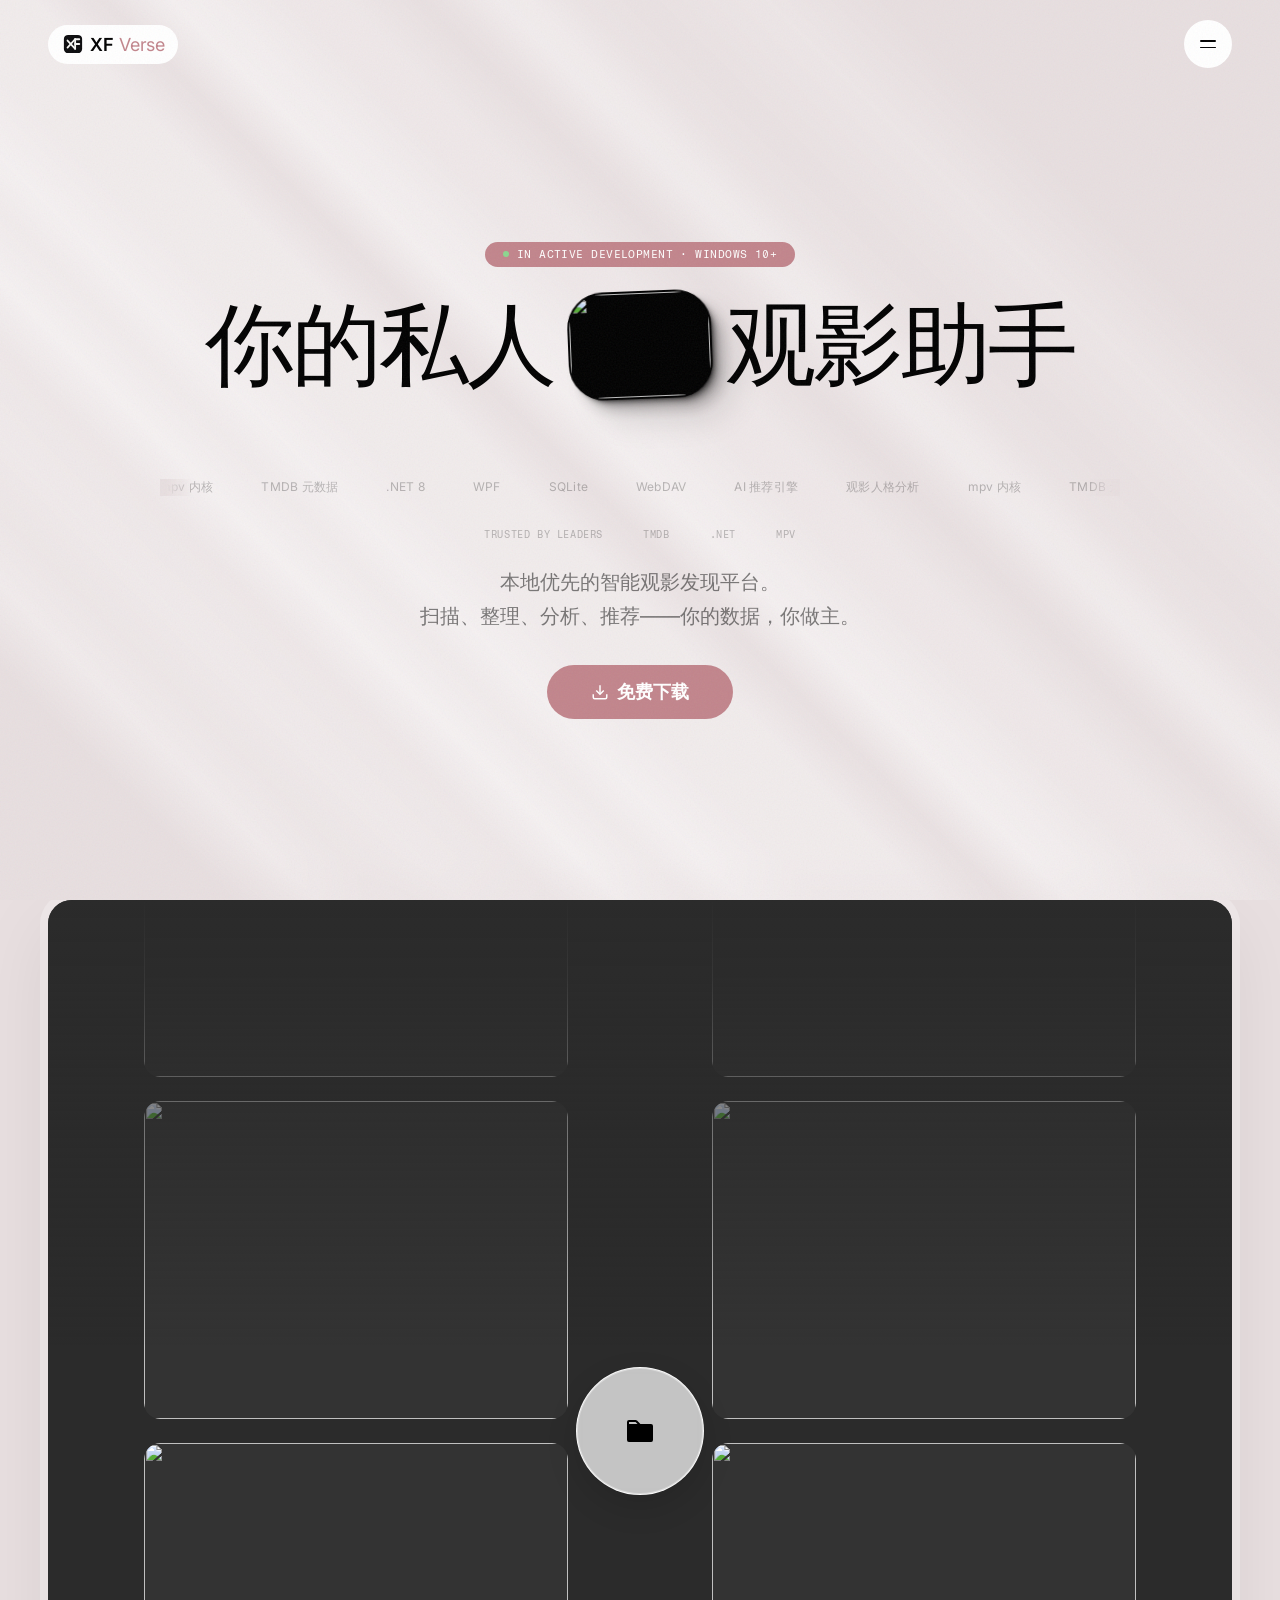
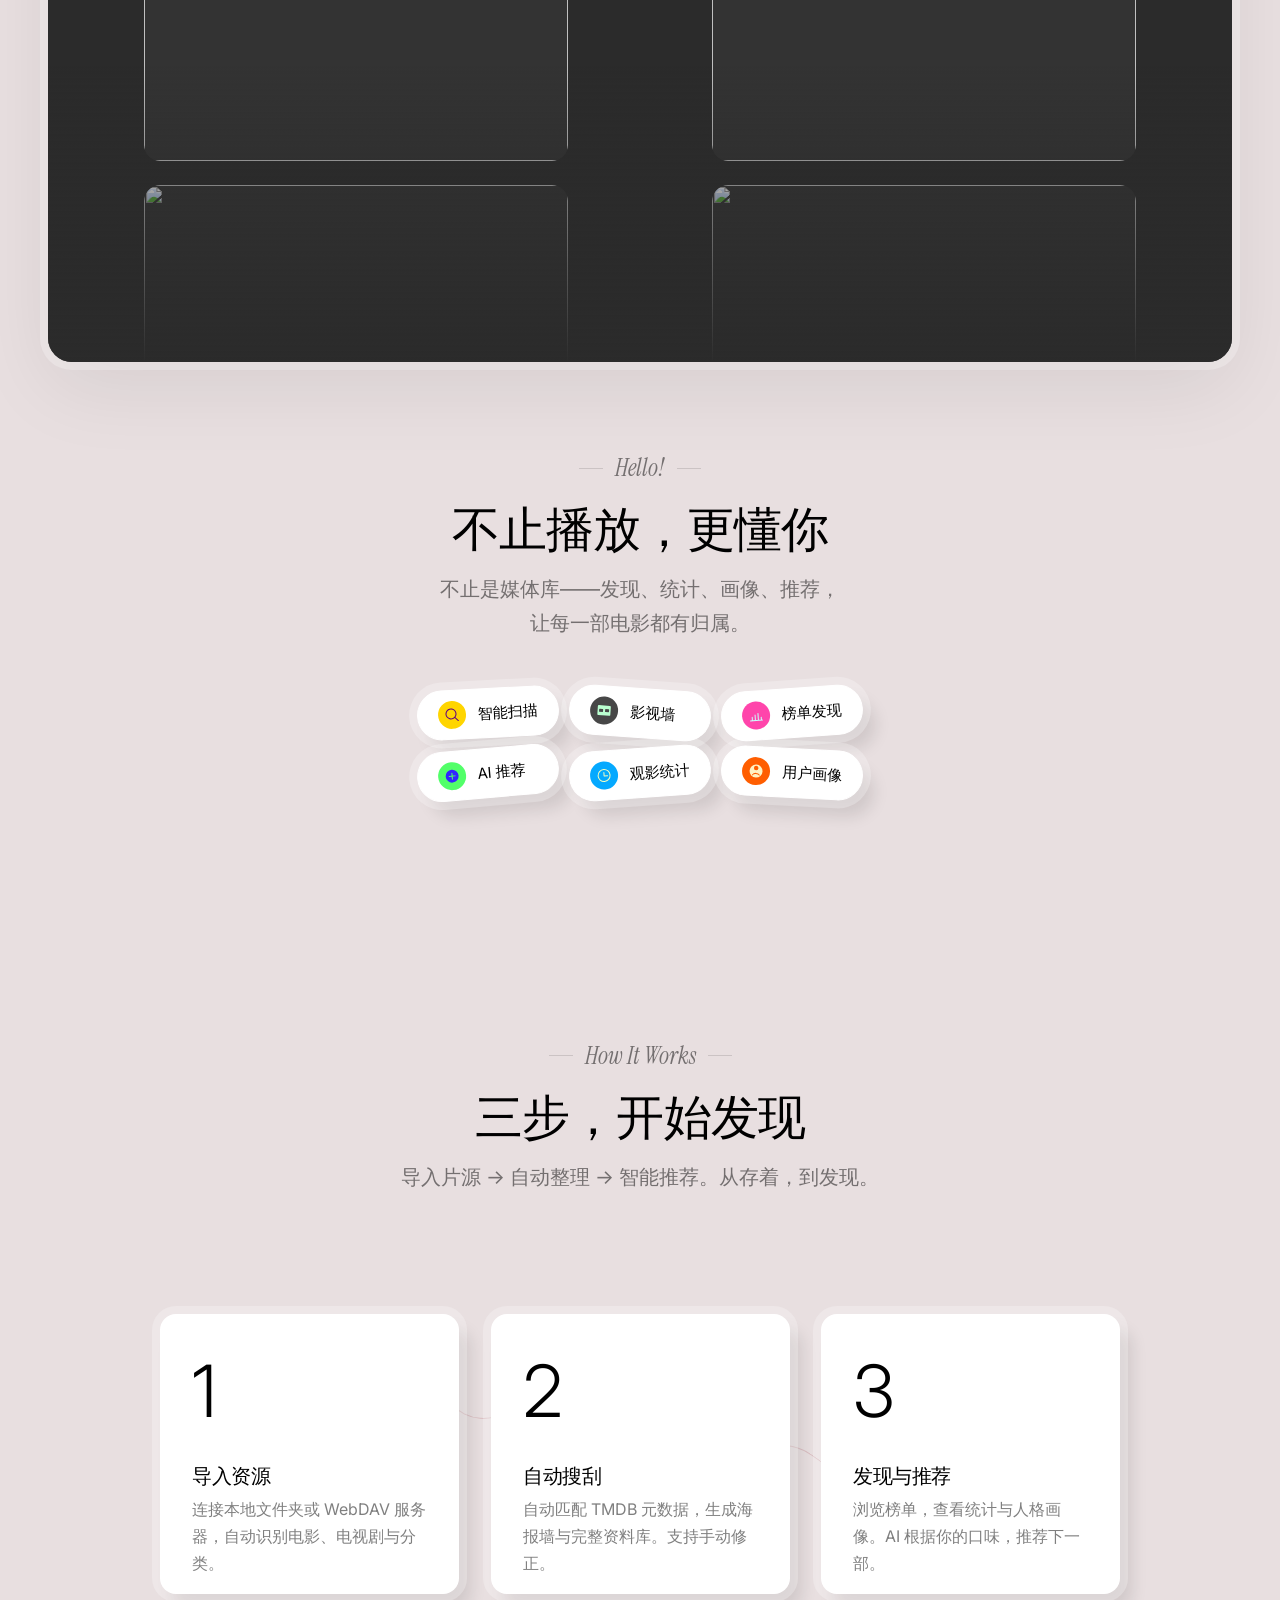
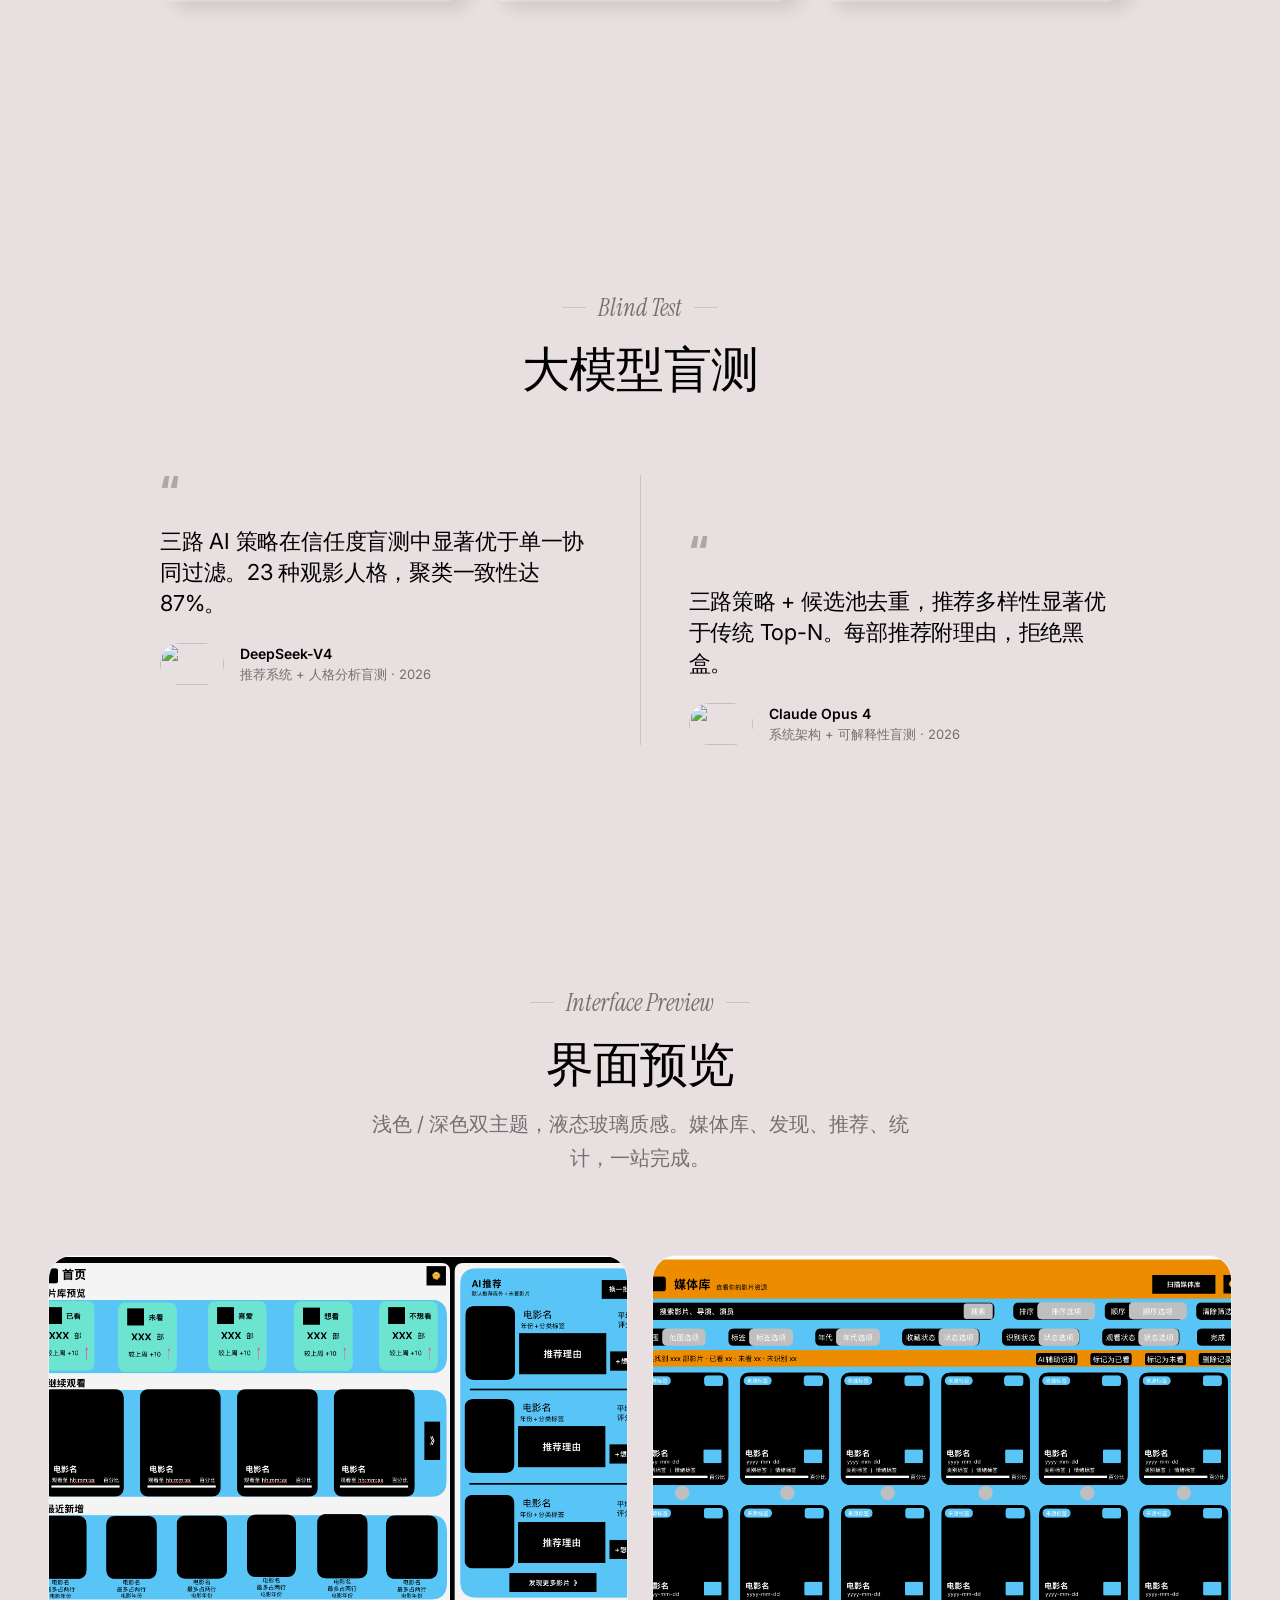
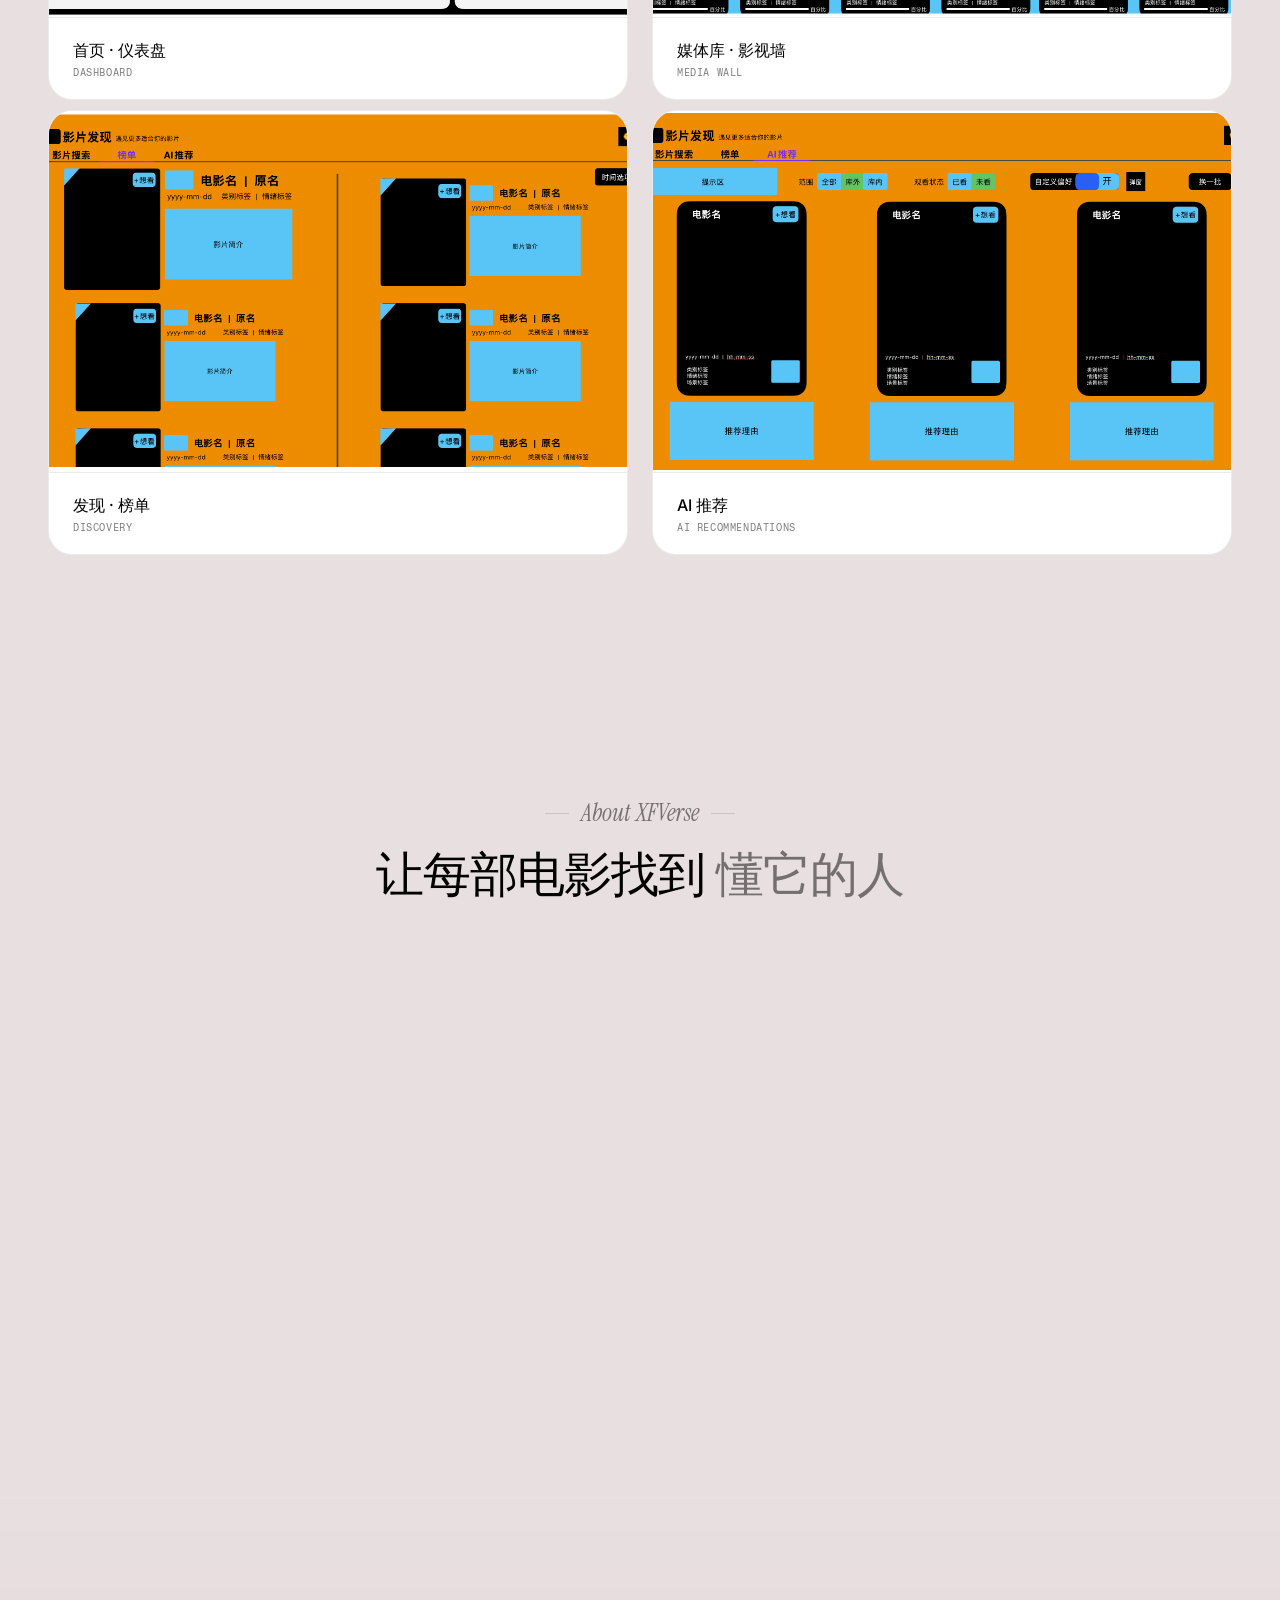
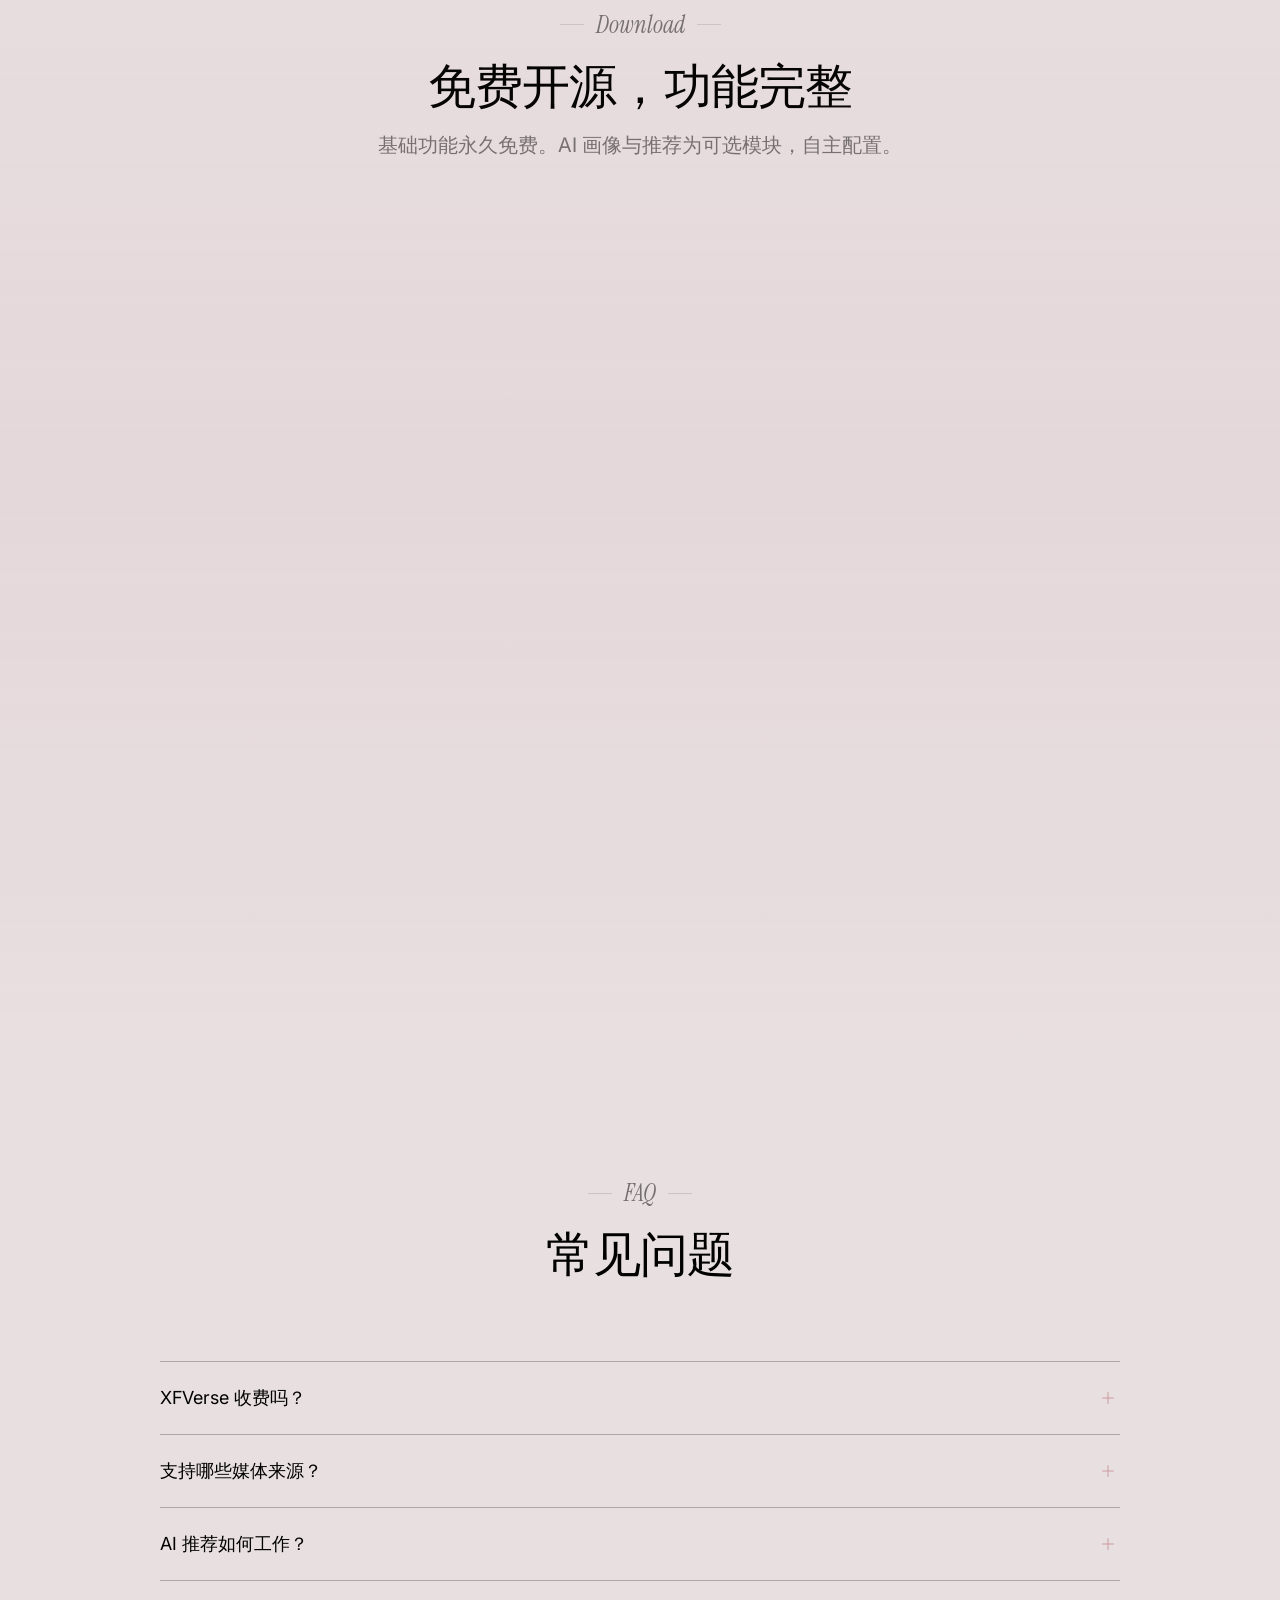
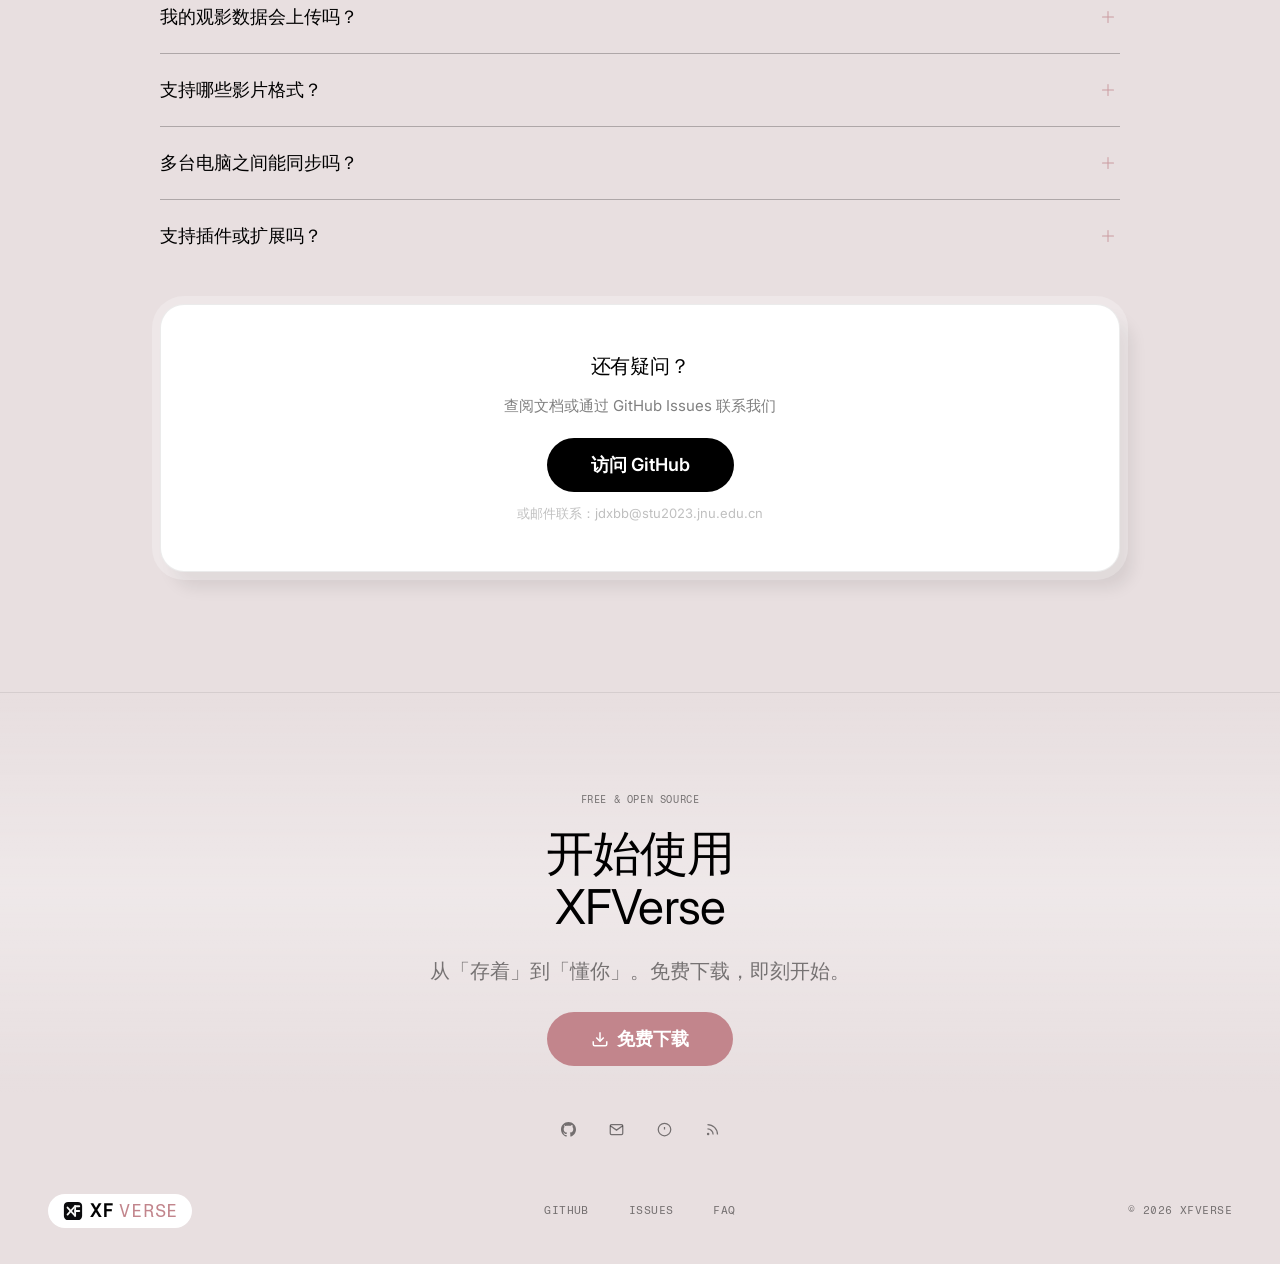
==== index.html @ 0c4e33f9 "fix: testimonials — name+avatar below quote text" ====
<!doctype html>
<html lang="zh-CN">
<head>
<meta charset="utf-8">
<meta name="viewport" content="width=device-width,initial-scale=1">
<title>XFVerse — 智能观影发现平台</title>
<meta name="description" content="XFVerse — 本地优先的智能观影发现平台。扫描、整理、统计、推荐，让私人片库更懂你。">
<meta property="og:title" content="XFVerse — 智能观影发现平台">
<meta property="og:description" content="面向本地硬盘与 WebDAV 用户的智能观影发现平台。会记录、会分析、会推荐，尊重本地数据隐私。">
<meta name="twitter:card" content="summary_large_image">
<meta name="twitter:title" content="XFVerse — 智能观影发现平台">
<link rel="icon" href="assets/logo.svg">
<link rel="preconnect" href="https://fonts.googleapis.com">
<link rel="preconnect" href="https://fonts.gstatic.com" crossorigin>
<link href="https://fonts.googleapis.com/css2?family=Fragment+Mono&family=Instrument+Serif:ital@0;1&family=Inter:opsz,wght@14..32,300;14..32,400;14..32,500;14..32,600;14..32,700&display=swap" rel="stylesheet">
<style>
/* Inter Display alias — Hanzo uses "Inter Display" as separate family */
@font-face{font-family:"Inter Display";src:local("Inter");font-weight:300 700;font-style:normal;font-display:swap}
@font-face{font-family:"Inter Display";src:local("Inter");font-weight:300 700;font-style:italic;font-display:swap}

/* ============ RESET & ROOT ============ */
*,*::before,*::after{box-sizing:border-box;margin:0;padding:0}
:root{
  --bg:#e8dfe0;
  --surface:#fff;
  --surface-hover:#f5f5f5;
  --text:#000;
  --text-secondary:rgba(0,0,0,.5);
  --text-tertiary:rgba(0,0,0,.25);
  --accent:#c2858c;
  --accent-glow:rgba(194,133,140,.18);
  --accent-subtle:rgba(194,133,140,.08);
  --border:rgba(0,0,0,.08);
  --border-strong:rgba(0,0,0,.12);
  --radius-sm:16px;
  --radius-md:24px;
  --radius-lg:48px;
  --radius-xl:143px;
  --radius-pill:154px;
  --radius-wordmark:22px;
  --ease: cubic-bezier(.16,1,.3,1);
}
html{scroll-behavior:smooth;font-optical-sizing:auto}
body{
  background:var(--bg);color:var(--text);
  font-family:"Inter","PingFang SC","Microsoft YaHei",sans-serif;
  font-size:18px;font-weight:400;line-height:1.5;
  -webkit-font-smoothing:antialiased;-moz-osx-font-smoothing:grayscale;
  text-rendering:optimizeLegibility;
  position:relative;overflow-x:hidden;
}

/* ---- Background lights (Hanzo: white gradient blocks + mask) ---- */
.bg-light{position:fixed;inset:0;z-index:0;pointer-events:none;overflow:hidden}
.bg-light span{position:absolute;display:block;height:1269px;top:-209px;background:linear-gradient(#fff 0% 84%,transparent 100%);opacity:.4;transform:skewX(45deg)}
.bg-light span:nth-child(1){width:591px;left:calc(33.6% - 295px);mask:linear-gradient(90deg,transparent 0%,#000 20%,#000 55%,rgba(0,0,0,.13) 67%,#000 78%,transparent 97%)}
.bg-light span:nth-child(2){width:582px;left:calc(-1.5% - 291px);mask:linear-gradient(90deg,transparent 11%,#000 26%,rgba(0,0,0,.55) 42%,rgba(0,0,0,.13) 67%,#000 78%,transparent 97%)}
.bg-light span:nth-child(3){width:520px;left:calc(60% - 260px);mask:linear-gradient(90deg,transparent 0%,#000 25%,#000 50%,rgba(0,0,0,.2) 65%,#000 80%,transparent 95%);opacity:.3}
.bg-light span:nth-child(4){width:480px;left:calc(85% - 240px);mask:linear-gradient(90deg,transparent 5%,#000 22%,rgba(0,0,0,.4) 45%,#000 72%,transparent 98%);opacity:.25}
.bg-light span:nth-child(5){width:440px;left:calc(10% - 220px);mask:linear-gradient(90deg,transparent 0%,#000 18%,#000 55%,rgba(0,0,0,.15) 70%,#000 82%,transparent 100%);opacity:.25}

/* ---- Noise texture (SVG filter, adjusted to match Hanzo PNG) ---- */
body::after{
  content:"";position:fixed;inset:0;z-index:9999;pointer-events:none;opacity:.06;
  background-image:url("data:image/svg+xml,%3Csvg width='256' height='256' xmlns='http://www.w3.org/2000/svg'%3E%3Cfilter id='n'%3E%3CfeTurbulence type='fractalNoise' baseFrequency='.65' numOctaves='3' stitchTiles='stitch'/%3E%3C/filter%3E%3Crect width='256' height='256' filter='url(%23n)'/%3E%3C/svg%3E");
  background-repeat:repeat;background-size:256px;
}
a{color:inherit;text-decoration:none}ul{list-style:none}img{display:block;max-width:100%}

/* ============ TYPOGRAPHY (Hanzo scale: 108,80,72,56,48,44,32,28,24,20,18,16,13,12) ============ */
h1{font:400 clamp(48px,7vw,108px)/1.05 "Inter Display","Inter","PingFang SC",sans-serif;letter-spacing:-.03em;font-feature-settings:'salt' on}
h2{font:400 clamp(28px,4vw,48px)/1.12 "Inter Display","Inter","PingFang SC",sans-serif;letter-spacing:-.02em;font-feature-settings:'salt' on}
h3{font:400 24px/1.3 "Inter Display","Inter","PingFang SC",sans-serif;letter-spacing:-.01em;font-feature-settings:'salt' on}
.desc{font-size:clamp(16px,2vw,20px);color:var(--text-secondary);line-height:1.7}
.mono{font:400 11px "Fragment Mono",monospace;text-transform:uppercase;letter-spacing:.08em}
.big-num{font:300 clamp(44px,5vw,72px)/1 "Inter Display","Inter","PingFang SC",sans-serif}

/* ============ NAV (Hanzo: floating, no title bar, wordmark pill) ============ */
nav{position:fixed;top:20px;left:0;right:0;z-index:100;display:flex;align-items:center;justify-content:space-between;padding:0 48px}
.logo{font-size:18px;font-weight:600;letter-spacing:-.02em;color:var(--text);background:var(--surface);border-radius:var(--radius-wordmark);padding:6px 14px;transition:background .2s;display:inline-flex;align-items:center;gap:6px}
.logo:hover{background:var(--surface-hover)}
.logo span{font-weight:400;color:var(--accent)}

/* Menu button (Hanzo: white pill, 2-line icon) */
.menu-btn{width:48px;height:48px;border-radius:48px;background:#fff;border:none;cursor:pointer;display:flex;flex-direction:column;align-items:center;justify-content:center;gap:5px;position:relative;z-index:220;box-shadow:none;transition:background .25s var(--ease),transform .25s var(--ease)}
.menu-btn:hover{background:#f5f5f5}
.menu-btn span{display:block;width:16px;height:1.5px;background:#000;border-radius:10px;transform-origin:center;transition:transform .35s var(--ease),opacity .25s var(--ease)}
.menu-btn.open span:nth-child(1){transform:translateY(3.25px) rotate(45deg)}
.menu-btn.open span:nth-child(2){transform:translateY(-3.25px) rotate(-45deg)}

/* Menu overlay (transparent catch layer) */
.menu-overlay{position:fixed;inset:0;z-index:180;background:transparent;opacity:0;pointer-events:none;transition:opacity .25s var(--ease)}
.menu-overlay.open{opacity:1;pointer-events:auto}

/* Menu panel (compact top-right popover) */
/* Menu panel — Hanzo exact: asymmetric radius, dialog role */
.menu-panel{position:fixed;top:76px;right:48px;z-index:181;display:flex;flex-direction:column;align-items:stretch;gap:0;background:#fff;border-radius:24px 8px 24px 24px;padding:12px 8px 10px;min-width:200px;box-shadow:0 0 0 .5px rgba(0,0,0,.06),0 2px 8px rgba(0,0,0,.04),0 16px 48px rgba(0,0,0,.12);opacity:0;pointer-events:none;transform-origin:100% 0%;transform:translateY(-4px) scale(.96);transition:opacity .2s var(--ease),transform .24s var(--ease)}
.menu-overlay.open .menu-panel{opacity:1;pointer-events:auto;transform:translateY(0) scale(1)}
.menu-panel a{font:400 15px/1.4 "Inter Display","Inter","PingFang SC",sans-serif;letter-spacing:-.01em;color:#000;text-decoration:none;padding:8px 16px;border-radius:8px;transition:background .15s}
.menu-panel a:hover{background:rgba(0,0,0,.04)}
.menu-panel .menu-cta{font-weight:600;color:var(--accent)}
.menu-panel .menu-cta:hover{background:rgba(0,0,0,.04);color:var(--accent)}
/* Social icon row */
.menu-social{display:flex;gap:8px;padding:10px 12px 2px;margin-top:4px;border-top:1px solid rgba(0,0,0,.06)}
.menu-social a{display:flex;align-items:center;justify-content:center;width:34px;height:34px;border-radius:154px;border:1px solid rgba(0,0,0,.15);color:rgba(0,0,0,.4);padding:0;transition:border-color .2s,color .2s}
.menu-social a:hover{color:#000;border-color:rgba(0,0,0,.3);background:transparent}
.menu-social svg{width:15px;height:15px}

/* ============ SECTIONS ============ */
section{width:100%;display:flex;flex-direction:column;align-items:center;padding:120px 48px;position:relative;overflow:hidden}
.sec-wrap{width:100%;max-width:960px;display:flex;flex-direction:column;align-items:center}
.sec-wrap-wide{width:100%;max-width:1440px;display:flex;flex-direction:column;align-items:center}

.sec-head{display:flex;flex-direction:column;align-items:center;gap:16px;width:100%;margin-bottom:80px;text-align:center}
.sec-head .desc{max-width:560px}

.sec-tag{display:flex;align-items:center;gap:12px}
.sec-tag::before,.sec-tag::after{content:"";width:24px;height:1px;background:var(--border-strong)}
.sec-tag em{font-family:"Instrument Serif",serif;font-size:24px;font-style:italic;color:var(--text-secondary);font-weight:400}

/* ============ HERO (Hanzo pattern: slideshow + heading + ticker + desc + CTA) ============ */
.hero{min-height:100vh;justify-content:center;text-align:center;padding:160px 48px 100px}
.hero-content{position:relative;z-index:1;display:flex;flex-direction:column;align-items:center;gap:24px;max-width:960px}

/* Hero inline slideshow (Hanzo: small card inside heading, vertical scroll) */
.hero-heading{display:flex;flex-wrap:wrap;justify-content:center;align-items:center;gap:14px;max-width:1000px;text-align:center;font:400 clamp(48px,7vw,108px)/1.05 "Inter Display","Inter","PingFang SC",sans-serif;letter-spacing:-.03em;font-feature-settings:'salt' on}
.hero-heading span{display:inline-block;white-space:nowrap}
.hero-inline-slideshow{width:144px;height:108px;aspect-ratio:4/3;border:2px solid #000;border-radius:36px;background:#000;overflow:hidden;flex:0 0 auto;transform:rotate(-2.3deg);box-shadow:.565px .565px .799px -.708px rgba(0,0,0,.5),1.445px 1.445px 2.044px -1.417px rgba(0,0,0,.48),2.897px 2.897px 4.098px -2.125px rgba(0,0,0,.45),5.492px 5.492px 7.768px -2.833px rgba(0,0,0,.4),10.917px 10.917px 15.44px -3.542px rgba(0,0,0,.32),24px 24px 33.94px -4.25px rgba(0,0,0,.12)}
.hero-inline-track{display:flex;flex-direction:column;width:100%;height:100%;animation:hero-slide-y 9s infinite cubic-bezier(.16,1,.3,1)}
.hero-inline-track img{width:100%;height:100%;flex:0 0 100%;object-fit:cover;display:block}
@keyframes hero-slide-y{0%,28%{transform:translateY(0)}33%,61%{transform:translateY(-100%)}66%,94%{transform:translateY(-200%)}100%{transform:translateY(0)}}

.badge-red{display:inline-flex;align-items:center;gap:8px;padding:6px 18px;border-radius:100px;background:var(--accent);color:#fff;font:400 11px "Fragment Mono",monospace;letter-spacing:.04em;text-transform:uppercase}
.badge-red .dot{width:6px;height:6px;background:#8cd68f;border-radius:50%;flex-shrink:0}
.badge-outline{display:inline-flex;align-items:center;gap:8px;padding:6px 18px;border-radius:100px;border:1px solid var(--border-strong);font:400 11px "Fragment Mono",monospace;color:var(--text-secondary);letter-spacing:.04em;text-transform:uppercase}
.badge-outline .dot{width:6px;height:6px;background:#8cd68f;border-radius:50%;flex-shrink:0}

.hero .desc{text-align:center;max-width:600px}
.hero-ctas{display:flex;flex-direction:column;align-items:center;gap:16px;margin-top:8px}

/* ============ BUTTONS ============ */
.btn{display:inline-flex;align-items:center;gap:8px;padding:14px 36px;border-radius:var(--radius-pill);font:600 16px/1 "Inter",sans-serif;cursor:pointer;border:none;text-decoration:none;transition:all .35s var(--ease);white-space:nowrap;position:relative}
.btn svg{flex-shrink:0}
.btn-primary{background:var(--accent);color:#fff;overflow:hidden}
.btn-primary::after{content:"";position:absolute;inset:0;background:linear-gradient(135deg,transparent 40%,rgba(255,255,255,.12) 50%,transparent 60%);transform:translateX(-100%);transition:transform .5s}
.btn-primary:hover::after{transform:translateX(100%)}
.btn-primary:hover{transform:translateY(-2px);box-shadow:0 12px 32px var(--accent-glow)}
.btn-dark{background:var(--text);color:#fff}
.btn-dark:hover{background:var(--accent);transform:translateY(-2px);box-shadow:0 12px 32px var(--accent-glow)}
.btn-outline{background:transparent;color:var(--text);border:1px solid var(--border-strong)}
.btn-outline:hover{background:rgba(0,0,0,.03);border-color:rgba(0,0,0,.25);transform:translateY(-1px)}
.btn-lg{padding:18px 44px;font-size:18px}
.btn-xl{padding:22px 52px;font-size:20px}
.btn-group{display:flex;gap:16px;justify-content:center;flex-wrap:wrap}

/* ============ GRIDS ============ */
.grid-2{display:flex;gap:24px;width:100%}
.grid-3{display:flex;gap:10px;width:100%}
.grid-2+.grid-2,.grid-3+.grid-3{margin-top:10px}

/* ============ INTRO: IMAGE CAROUSEL + TAG + PILLS (Hanzo order) ============ */
#features{padding:0 48px 120px}
#features .sec-wrap-wide{max-width:1440px;width:100%}

/* Carousel stage */
.intro-carousel{width:100%;max-width:1440px;height:118vh;min-height:820px;max-height:1120px;position:relative;overflow:hidden;border-radius:24px;background:#2b2b2b;margin:0 auto 88px;box-shadow:0 0 0 8px rgba(255,255,255,.25),0 24px 80px rgba(0,0,0,.08)}

/* Mask overlays */
.intro-mask{position:absolute;left:0;right:0;z-index:2;pointer-events:none}
.intro-mask-top{top:0;height:42%;background:linear-gradient(180deg,#2b2b2b 0%,rgba(43,43,43,.92) 18%,rgba(43,43,43,.55) 48%,rgba(43,43,43,0) 100%)}
.intro-mask-bottom{bottom:0;height:28%;background:linear-gradient(0deg,#2b2b2b 0%,rgba(43,43,43,.7) 30%,rgba(43,43,43,0) 100%)}

/* Tickers stage */
.intro-tickers{position:absolute;z-index:1;left:0;right:0;top:-260px;height:calc(100% + 520px);display:grid;grid-template-columns:repeat(2,minmax(0,1fr));gap:48px;padding:0 48px;overflow:hidden}
.intro-tickers>section{min-width:0;height:100%;overflow:hidden;position:relative;display:flex;justify-content:center}

/* Image column UL */
.intro-carousel ul{width:100%;max-width:560px;margin:0 auto;padding:0;list-style:none;display:flex;flex-direction:column;gap:24px;animation:intro-scroll-up 46s linear infinite;will-change:transform}
.intro-tickers section:nth-child(2) ul{animation-duration:50s;animation-delay:-18s}
.intro-carousel li{width:100%;flex:0 0 auto}
.intro-carousel .carousel-img{width:100%;aspect-ratio:4/3;border-radius:16px;overflow:hidden;position:relative;background:rgba(255,255,255,.04)}
.intro-carousel .carousel-img div{position:absolute;inset:0;border-radius:inherit}
.intro-carousel .carousel-img img{width:100%;height:100%;display:block;object-fit:cover;object-position:center;border-radius:inherit}
@keyframes intro-scroll-up{0%{transform:translateY(0)}100%{transform:translateY(calc(-50% - 12px))}}

/* Center glass button */
.intro-center-btn{position:absolute;z-index:3;top:50%;left:50%;width:128px;height:128px;transform:translate(-50%,-50%);border-radius:213px;border:1px solid rgba(255,255,255,.9);background:rgba(255,255,255,.72);backdrop-filter:blur(3px);-webkit-backdrop-filter:blur(3px);display:flex;align-items:center;justify-content:center;color:#000;text-decoration:none;box-shadow:0 0 0 1px rgba(255,255,255,.35) inset,0 12px 32px rgba(0,0,0,.12);transition:transform .35s cubic-bezier(.16,1,.3,1),background .35s,box-shadow .35s}
.intro-center-btn svg{width:32px;height:32px;flex-shrink:0}
.intro-center-btn span{position:absolute;left:50%;bottom:-42px;transform:translateX(-50%) translateY(8px);white-space:nowrap;opacity:0;padding:8px 12px;border-radius:999px;background:#000;color:#fff;font:400 11px/1 "Fragment Mono",monospace;text-transform:uppercase;letter-spacing:.04em;pointer-events:none;transition:opacity .25s,transform .25s}
.intro-center-btn:hover{background:rgba(255,255,255,.94);transform:translate(-50%,-50%) scale(1.04);box-shadow:0 0 0 1px rgba(255,255,255,.55) inset,0 18px 48px rgba(0,0,0,.18)}
.intro-center-btn:hover span{opacity:1;transform:translateX(-50%) translateY(0)}

.pill-link-btn{display:inline-flex;align-items:center;gap:10px;padding:14px 32px;border-radius:213px;border:1px solid #fff;background:rgba(255,255,255,.75);backdrop-filter:blur(2px);-webkit-backdrop-filter:blur(2px);font:600 16px "Inter",sans-serif;color:var(--text);text-decoration:none;margin-top:48px;transition:all .3s var(--ease);box-shadow:0 2px 12px rgba(0,0,0,.04)}
.pill-link-btn:hover{background:rgba(255,255,255,.95);transform:translateY(-2px);box-shadow:0 8px 24px rgba(0,0,0,.08)}
.pill-link-btn svg{flex-shrink:0;color:var(--text-secondary)}

.service-pills{display:grid;grid-template-columns:repeat(3,auto);gap:10px;justify-content:center}
.service-pill{display:flex;align-items:center;gap:12px;padding:10px 20px;background:var(--surface);border:1px solid #fff;border-radius:var(--radius-xl);box-shadow:rgba(255,255,255,.25) 0 0 0 8px,rgba(0,0,0,.1) 12px 16px 16px 0;transition:transform .3s var(--ease),box-shadow .3s var(--ease)}
.service-pill:hover{transform:translateY(-3px)!important;box-shadow:rgba(255,255,255,.25) 0 0 0 8px,rgba(0,0,0,.15) 16px 20px 24px 0}
.service-pill .pill-icon{width:28px;height:28px;border-radius:26px;display:flex;align-items:center;justify-content:center;flex-shrink:0}
.service-pill .pill-label{font:400 15px "Inter",sans-serif;color:var(--text)}

/* ============ PROCESS (Hanzo: grid-based offset rotated cards) ============ */
.process-cards{position:relative;width:100%;max-width:1180px;margin:0 auto;display:grid;grid-template-columns:repeat(3,minmax(0,1fr));gap:32px;align-items:center;padding:40px 0 56px;overflow:visible}

/* Card item wrappers */
.process-card-item{position:relative;width:100%;min-width:0;height:280px;will-change:transform;transform-origin:center center;z-index:1}
.process-card-item-1{transform:translateY(-18px) rotate(-5deg);z-index:2}
.process-card-item-2{transform:translateY(34px) rotate(4deg);z-index:3}
.process-card-item-3{transform:translateY(-10px) rotate(-3deg);z-index:1}

/* Card body */
.process-card{width:100%;height:100%;background:var(--surface);border-radius:16px;padding:32px;display:flex;flex-direction:column;justify-content:space-between;align-items:flex-start;gap:24px;box-shadow:rgba(255,255,255,.25) 0 0 0 8px,rgba(0,0,0,.1) 12px 16px 16px 0;transition:transform .4s var(--ease),box-shadow .4s var(--ease)}
.process-card-item:hover .process-card{transform:translateY(-6px);box-shadow:rgba(255,255,255,.25) 0 0 0 8px,rgba(0,0,0,.15) 16px 24px 32px 0}

/* Number */
.process-card .p-num{font:300 72px/1.25 "Inter Display","Inter","PingFang SC",sans-serif;letter-spacing:-.06em;color:var(--text)}

/* Copy block */
.process-copy{display:flex;flex-direction:column;gap:4px;width:100%}
.process-card h3{font:400 20px/1.6 "Inter Display","Inter","PingFang SC",sans-serif;letter-spacing:-.02em;color:var(--text)}
.process-card p{font:400 16px/1.7 "Inter Display","Inter","PingFang SC",sans-serif;color:var(--text-secondary);max-width:300px}

/* Decorative line elements (behind cards) */
.process-deco{position:absolute;z-index:0;pointer-events:none;border-radius:999px;border:1.5px solid var(--accent);opacity:.35}
.process-deco-1{width:110px;height:160px;border-left-color:transparent;border-bottom-color:transparent;left:61%;bottom:56px;transform:rotate(-55deg)}
.process-deco-2{width:86px;height:128px;border-right-color:transparent;border-top-color:transparent;left:33%;top:18px;transform:translateX(-50%) rotate(-18deg)}

/* ============ TESTIMONIALS (Hanzo: curve image + large quote mark + text) ============ */
.testimonials{display:flex;gap:48px;width:100%}
.testimonial{flex:1 0 0;min-width:0;display:flex;flex-direction:column;gap:24px}
.testimonial:first-child{padding-top:0}
.testimonial:last-child{padding-top:60px}
.testimonials>:first-child{border-right:1px solid rgba(0,0,0,.12);padding-right:48px}
.testimonials>:last-child{padding-left:0}
.testimonial-top{display:flex;align-items:center;gap:16px}
.testimonial-curve{width:64px;height:42px;flex-shrink:0;border-radius:297px;overflow:hidden;position:relative}
.testimonial-curve img{position:absolute;inset:0;width:100%;height:100%;object-fit:cover}
.testimonial-meta{display:flex;flex-direction:column;gap:2px}
.testimonial-meta .t-name{font:600 14px/1.3 "Inter",sans-serif;color:var(--text)}
.testimonial-meta .t-role{font:400 13px/1.4 "Inter",sans-serif;color:var(--text-secondary)}
.testimonial-quote{font:700 44px/1 "Inter Display","Inter",sans-serif;color:var(--text);opacity:.25;letter-spacing:-.04em;line-height:.8;margin-bottom:-8px}
.testimonial blockquote{font:400 clamp(18px,2vw,22px)/1.4 "Inter Display","Inter","PingFang SC",sans-serif;color:var(--text);letter-spacing:-.01em}

/* ============ SHOT / PROJECT CARDS (Hanzo "Our Projects" style) ============ */
.shot{flex:1 0 0;min-width:0;background:var(--surface);border:1px solid var(--border);border-radius:var(--radius-md);overflow:hidden;transition:border-color .4s var(--ease),box-shadow .4s var(--ease),transform .4s var(--ease)}
.shot:hover{border-color:var(--border-strong);box-shadow:0 24px 64px rgba(0,0,0,.08);transform:translateY(-4px)}
.shot .shot-img{aspect-ratio:16/10;background:rgba(0,0,0,.02);position:relative;overflow:hidden}
.shot .shot-img img{position:absolute;inset:0;width:100%;height:100%;object-fit:cover;transition:transform .6s var(--ease)}
.shot:hover .shot-img img{transform:scale(1.03)}
.shot .shot-cap{padding:20px 24px;border-top:1px solid var(--border);display:flex;flex-direction:column;gap:4px}
.shot .shot-cap .cap-title{font-size:16px;font-weight:500;color:var(--text)}
.shot .shot-cap .cap-tag{font:400 10px "Fragment Mono",monospace;color:var(--text-secondary);text-transform:uppercase;letter-spacing:.06em}

/* ============ ABOUT (Hanzo: 1:1 grid, image + light info, bio + vertical-line experience) ============ */
.about-wrap{max-width:1440px}
.about-content{width:100%;display:grid;grid-template-columns:minmax(0,3.5fr) minmax(0,6.5fr);gap:48px;align-items:start}
.about-left{display:flex;flex-direction:column;gap:24px;align-self:start}

/* Left: 3:2 image card */
.about-image-card{position:relative;width:100%}
.about-image-rotate{width:100%;aspect-ratio:4/3;border-radius:24px;overflow:hidden;background:rgba(0,0,0,.04);box-shadow:rgba(255,255,255,.25) 0 0 0 8px,rgba(0,0,0,.08) 12px 16px 16px 0;transform:rotate(-2.2624deg);will-change:transform}
.about-image-rotate img{position:absolute;inset:0;width:100%;height:100%;object-fit:cover;object-position:center;display:block}

/* Image info — lightweight, pulled up below image */
.about-image-info{width:100%;display:flex;flex-direction:column;align-items:stretch;gap:8px;padding:0;margin-top:12px;border-radius:0;background:transparent;backdrop-filter:none;-webkit-backdrop-filter:none;border:none;position:relative;z-index:2}
.about-person-name{width:100%;text-align:right;font:600 14px/1.4 "Inter",sans-serif;color:var(--text)}
.about-info-bottom{width:100%;display:flex;align-items:center;justify-content:space-between;gap:16px}
.about-person-role{flex:1;text-align:right;font:400 12px/1.4 "Inter",sans-serif;color:var(--text-secondary)}
.about-social{display:flex;align-items:center;gap:8px}
.about-social a{width:24px;height:24px;border-radius:50%;display:flex;align-items:center;justify-content:center;color:rgba(0,0,0,.5);background:transparent;border:none;transition:color .2s}
.about-social a:hover{color:var(--accent);background:transparent}
.about-social svg{width:16px;height:16px}

/* Right: bio + small icon + vertical-line experience */
.about-main{display:flex;flex-direction:column;justify-content:space-between;gap:40px;padding-top:0;height:100%;align-self:stretch}
.about-text-top{width:100%}
.about-bio{flex:1;max-width:460px;font:400 clamp(15px,1.5vw,18px)/1.6 "Inter","PingFang SC",sans-serif;color:var(--text);text-wrap:balance}
.about-experience{width:100%;display:flex;flex-direction:column;margin-top:0;padding-left:40px;border-left:1px solid rgba(0,0,0,.18);border-top:none}
.about-exp-item{display:grid;grid-template-columns:225px 1fr auto;align-items:baseline;gap:24px;padding:16px 0;border-bottom:1px solid rgba(0,0,0,.1)}
.about-exp-item .exp-role,.about-exp-item .exp-company,.about-exp-item .exp-date{font:400 12px/1.4 "Fragment Mono","Inter",monospace;letter-spacing:.02em}
.about-exp-item .exp-role{color:var(--text);text-align:left}
.about-exp-item .exp-company{color:var(--text-secondary);text-align:left}
.about-exp-item .exp-date{color:var(--text-tertiary);text-align:right;white-space:nowrap}

/* ============ DOWNLOAD / PRICING (Hanzo pricing card style) ============ */
.dl-wrap{max-width:550px;width:100%}
.dl-card{background:var(--surface);border:1px solid var(--border);border-radius:var(--radius-md);padding:56px 48px;display:flex;flex-direction:column;align-items:center;gap:16px;text-align:center;transition:border-color .4s var(--ease),box-shadow .4s var(--ease);position:relative}
.dl-card:hover{border-color:var(--accent);box-shadow:0 0 80px var(--accent-glow)}
.dl-card .price{font:300 80px/1 "Inter Display","Inter","PingFang SC",sans-serif;color:var(--text);letter-spacing:-.04em}
.dl-card .period{font:400 16px "Inter",sans-serif;color:var(--text-secondary);margin-top:-12px}
.dl-card .dl-badge{display:inline-flex;align-items:center;gap:6px;padding:4px 14px;border-radius:100px;background:var(--accent);color:#fff;font:400 10px "Fragment Mono",monospace;letter-spacing:.04em;text-transform:uppercase;margin-bottom:8px}
.dl-meta{margin-top:24px;padding-top:32px;border-top:1px solid var(--border);display:flex;gap:24px;width:100%;text-align:left}
.dl-meta>div{flex:1;min-width:0}
.dl-meta .lbl{font:400 10px "Fragment Mono",monospace;color:var(--text-secondary);text-transform:uppercase;letter-spacing:.06em;margin-bottom:4px}
.dl-meta .val{font-size:13px;color:var(--text);line-height:1.75}
.dl-features{display:flex;flex-direction:column;align-items:center;gap:12px;width:100%;margin-top:4px}
.dl-features li{display:flex;align-items:center;gap:8px;font-size:14px;color:var(--text-secondary);padding:4px 0;text-align:center}
.dl-features li::before{content:"";width:6px;height:6px;border-radius:50%;background:var(--accent);flex-shrink:0;opacity:.5}

/* ============ FAQ ============ */
.faq-cta-card{background:var(--surface);border-radius:var(--radius-md);padding:48px 40px;display:flex;flex-direction:column;align-items:center;gap:16px;text-align:center;border:1px solid var(--border);box-shadow:rgba(255,255,255,.25) 0 0 0 8px,rgba(0,0,0,.08) 12px 16px 16px 0}
.faq-list{display:flex;flex-direction:column;width:100%}
.faq-item{border-top:1px solid rgba(0,0,0,.25)}
.faq-q{width:100%;display:flex;align-items:center;justify-content:space-between;padding:24px 0;text-align:left;font:400 18px/1.3 "Inter",sans-serif;background:none;border:none;cursor:pointer;color:var(--text);transition:color .2s}
.faq-q:hover{color:var(--accent)}
.faq-q .plus{width:24px;height:24px;display:flex;align-items:center;justify-content:center;flex-shrink:0;opacity:.75;transition:transform .35s var(--ease)}
.faq-q .plus svg{fill:var(--accent);color:var(--accent);width:16px;height:16px}
.faq-item.open .faq-q .plus{transform:rotate(45deg)}
.faq-a{overflow:hidden;max-height:0;transition:max-height .4s var(--ease)}
.faq-item.open .faq-a{max-height:400px;padding-bottom:24px}
.faq-a p{font-size:15px;color:var(--text-secondary);line-height:1.7;max-width:640px}

/* ============ TICKER ============ */
.ticker-wrap{width:100%;max-width:1440px;overflow:hidden;margin-top:56px;position:relative}
.ticker-wrap::before,.ticker-wrap::after{content:"";position:absolute;top:0;bottom:0;width:32px;z-index:2;pointer-events:none}
.ticker-wrap::before{left:0;background:linear-gradient(90deg,var(--bg) 20%,transparent 100%)}
.ticker-wrap::after{right:0;background:linear-gradient(270deg,var(--bg) 20%,transparent 100%)}
.ticker-track{display:flex;gap:48px;width:max-content;animation:ticker 35s linear infinite}
.ticker-item{font:400 12px "Inter","PingFang SC",sans-serif;color:var(--text-tertiary);letter-spacing:.02em;white-space:nowrap;transition:color .3s}
.ticker-item:hover{color:var(--text-secondary)}
@keyframes ticker{0%{transform:translateX(0)}100%{transform:translateX(-50%)}}
.ticker-track:hover{animation-play-state:paused}

/* ---- Trusted-by ticker (Hanzo: image logo strip) ---- */
.trusted-ticker{display:flex;gap:64px;align-items:center;justify-content:center;flex-wrap:wrap;padding:20px 0}
.trusted-item{font:400 14px "Inter Display","Inter","PingFang SC",sans-serif;color:var(--text-tertiary);letter-spacing:-.01em;transition:color .3s}
.trusted-item:hover{color:var(--text-secondary)}

/* ============ FOOTER (Hanzo: CTA + social links + wordmark + copyright) ============ */
footer{border-top:1px solid var(--border);padding:100px 48px 36px;max-width:1440px;margin:0 auto;display:flex;flex-direction:column;align-items:center;gap:48px;position:relative}
footer::before{content:"";position:absolute;top:0;left:0;right:0;height:400px;background:linear-gradient(180deg,transparent 0%,rgba(255,255,255,.3) 50%,transparent 100%);pointer-events:none;z-index:0}
footer>*{position:relative;z-index:1}
.footer-cta{text-align:center;max-width:600px;display:flex;flex-direction:column;align-items:center;gap:20px}
.footer-cta h2{font-size:clamp(32px,4vw,48px)}
.footer-cta .badge-mono{font:400 10px "Fragment Mono",monospace;color:var(--text-secondary);text-transform:uppercase;letter-spacing:.06em}
.footer-bottom{display:grid;grid-template-columns:1fr auto 1fr;align-items:center;gap:20px;width:100%}
.footer-bottom>:first-child{justify-self:start}
.footer-bottom>:last-child{justify-self:end;text-align:right}
.footer-bottom,.footer-bottom a{font:400 11px "Fragment Mono",monospace;color:var(--text-secondary);text-transform:uppercase;letter-spacing:.04em}
.footer-bottom a:hover{color:var(--accent)}
.ft-links{display:flex;gap:40px}
.footer-social{display:flex;gap:16px}
.footer-social a{display:flex;align-items:center;justify-content:center;width:32px;height:32px;border-radius:50%;color:var(--text-secondary);transition:color .2s}
.footer-social a:hover{color:var(--text)}
.footer-social svg{width:15px;height:15px}

/* ============ ANIMATIONS ============ */
.fade-up{opacity:0;transform:translateY(40px);transition:opacity .9s var(--ease),transform .9s var(--ease)}
.fade-up.on{opacity:1;transform:translateY(0)}
.hero .badge-red{animation:fade-in-up .7s .1s var(--ease) both}
.hero .hero-heading{animation:fade-in-up .7s .2s var(--ease) both}
.hero .ticker-wrap{animation:fade-in-up .7s .35s var(--ease) both}
.hero .desc{animation:fade-in-up .7s .45s var(--ease) both}
.hero .hero-ctas{animation:fade-in-up .7s .55s var(--ease) both}
@keyframes fade-in-up{from{opacity:0;transform:translateY(24px)}to{opacity:1;transform:translateY(0)}}
.grid-3 .card:nth-child(1){transition-delay:0s}
.grid-3 .card:nth-child(2){transition-delay:.06s}
.grid-3 .card:nth-child(3){transition-delay:.12s}
.grid-2 .shot:nth-child(1){transition-delay:0s}.grid-2 .shot:nth-child(2){transition-delay:.08s}
.grid-2 .shot:nth-child(3){transition-delay:.16s}.grid-2 .shot:nth-child(4){transition-delay:.24s}

/* ============ RESPONSIVE ============ */
@media(max-width:1024px){
  .process-cards{max-width:960px;gap:24px}
  .process-card-item{height:250px}
  .process-card{padding:28px}
  .process-card .p-num{font-size:64px}
  .process-card p{font-size:14px}
}
@media(max-width:809px){
  .process-cards{display:flex;flex-direction:column;gap:24px;max-width:420px;padding:16px 0 0}
  .process-card-item{width:100%;height:230px;transform:none!important}
  .process-deco{display:none}
  nav{padding:0 24px;top:12px}
  .menu-btn{width:44px;height:44px}
  .menu-panel{top:62px;right:24px;min-width:180px;padding:12px 8px 10px}
  .menu-panel a{padding:8px 16px;font-size:15px}
  section{padding:80px 24px}.hero{padding:140px 24px 80px}.sec-head{margin-bottom:56px}
  .grid-2,.grid-3,.process-cards,.testimonials{flex-direction:column}
  .about-content{grid-template-columns:1fr;gap:40px;align-items:start}
  .about-left{gap:20px}
  .about-image-info{margin-top:0}
  .about-main{gap:32px}
  .about-bio{max-width:none;font-size:16px}
  .about-experience{padding-left:0;border-left:none;border-top:1px solid rgba(0,0,0,.1)}
  .about-exp-item{grid-template-columns:1fr;gap:4px}
  .about-exp-item .exp-date{text-align:left}
  .dl-meta{flex-direction:column;gap:16px}.dl-card{padding:44px 32px}
  footer{padding:56px 24px 28px;margin-top:56px}.ft-links{gap:24px}
  #features{padding:0 24px 80px}
  .intro-carousel{height:80vh;min-height:560px;max-height:760px;margin-bottom:64px}
  .intro-tickers{top:-180px;height:calc(100% + 360px);gap:24px;padding:0 24px}
  .intro-carousel ul{gap:18px}
  .intro-center-btn{width:96px;height:96px}
  .intro-center-btn svg{width:26px;height:26px}
  .intro-center-btn span{display:none}
  .exp-item{grid-template-columns:1fr;gap:4px}
  .hero-heading{gap:10px}
  .hero-inline-slideshow{width:112px;height:84px;border-radius:28px}
  .trusted-ticker{gap:32px}
}
@media(max-width:480px){
  .menu-panel{right:16px;min-width:180px;width:calc(100vw - 32px);max-width:220px}
  .intro-tickers{top:-140px;height:calc(100% + 280px);gap:16px;padding:0 16px}
  .intro-carousel .carousel-img{border-radius:12px}
  .process-card-item{height:200px}
  .process-card{padding:28px}
  .process-card .p-num{font-size:56px}
  .process-card p{font-size:14px}
  .about-bio{font-size:15px}
  .about-info-bottom{flex-direction:column;align-items:flex-end}
  .about-social{align-self:flex-start}
  .about-person-role{text-align:right}
}
</style>
</head>
<body>
<div class="bg-light"><span></span><span></span><span></span><span></span><span></span></div>

<!-- ====== NAV (Hanzo: floating, wordmark pill + menu icon) ====== -->
<nav>
  <a href="#" class="logo"><svg width="22" height="22" viewBox="0 0 1024 1024" style="flex-shrink:0"><rect x="88" y="88" width="848" height="848" rx="196" fill="#0B0B0D"/><g fill="none" stroke="#F7F7F5" stroke-width="84" stroke-linecap="round" stroke-linejoin="round"><line x1="258" y1="350" x2="605" y2="732"/><line x1="605" y1="292" x2="258" y2="682"/><line x1="612" y1="292" x2="612" y2="732"/><line x1="612" y1="292" x2="804" y2="292"/><line x1="612" y1="512" x2="804" y2="512"/></g></svg>XF<span>Verse</span></a>
  <button class="menu-btn" id="menuBtn" aria-label="Menu"><span></span><span></span></button>
</nav>
<div class="menu-overlay" id="menuOverlay">
  <div class="menu-panel" role="dialog">
    <a href="#features">功能特性</a>
    <a href="#process">使用流程</a>
    <a href="#projects">界面预览</a>
    <a href="#about">关于项目</a>
    <a href="#faq">常见问题</a>
    <a href="#download" class="menu-cta">下载 XFVerse</a>
    <div class="menu-social">
      <a href="https://github.com/jdxbb/XFVerse" target="_blank" aria-label="GitHub"><svg viewBox="0 0 24 24" fill="currentColor"><path d="M12 0C5.37 0 0 5.37 0 12c0 5.3 3.438 9.8 8.205 11.387.6.113.82-.258.82-.577 0-.285-.01-1.04-.015-2.04-3.338.724-4.042-1.61-4.042-1.61-.546-1.385-1.335-1.755-1.335-1.755-1.087-.744.084-.729.084-.729 1.205.084 1.838 1.236 1.838 1.236 1.07 1.835 2.809 1.305 3.495.998.108-.776.417-1.305.76-1.605-2.665-.3-5.466-1.332-5.466-5.93 0-1.31.465-2.38 1.235-3.22-.135-.303-.54-1.523.105-3.176 0 0 1.005-.322 3.3 1.23.96-.267 1.98-.399 3-.405 1.02.006 2.04.138 3 .405 2.28-1.552 3.285-1.23 3.285-1.23.645 1.653.24 2.873.12 3.176.765.84 1.23 1.91 1.23 3.22 0 4.61-2.805 5.625-5.475 5.92.42.36.81 1.096.81 2.22 0 1.605-.015 2.896-.015 3.286 0 .315.21.69.825.57C20.565 21.795 24 17.295 24 12c0-6.63-5.37-12-12-12"/></svg></a>
      <a href="mailto:jdxbb@stu2023.jnu.edu.cn" aria-label="Email"><svg viewBox="0 0 24 24" fill="none" stroke="currentColor" stroke-width="2"><path d="M4 4h16c1.1 0 2 .9 2 2v12c0 1.1-.9 2-2 2H4c-1.1 0-2-.9-2-2V6c0-1.1.9-2 2-2z"/><polyline points="22,6 12,13 2,6"/></svg></a>
    </div>
  </div>
</div>

<!-- ====== HERO (Hanzo: slideshow + heading + ticker + desc + CTA) ====== -->
<section class="hero" id="hero">
  <div class="hero-content">
    <div class="badge-red"><span class="dot"></span> In Active Development · Windows 10+</div>

    <div class="hero-heading" aria-label="你的私人观影助手">
      <span>你的私人</span>
      <div class="hero-inline-slideshow" aria-hidden="true">
        <div class="hero-inline-track">
          <img src="https://framerusercontent.com/images/0Y1cjcOdQp68PBw6G3HHfHz6TYo.jpg?width=400&height=300" alt="">
          <img src="https://framerusercontent.com/images/jSslhcqo8HKNjUvPEceq7bhbY.jpg?width=400&height=300" alt="">
          <img src="https://framerusercontent.com/images/0Y1cjcOdQp68PBw6G3HHfHz6TYo.jpg?width=400&height=300" alt="">
        </div>
      </div>
      <span>观影助手</span>
    </div>

    <!-- Ticker (Hanzo: logo/image strip between heading and desc) -->
    <div class="ticker-wrap">
      <div class="ticker-track">
        <span class="ticker-item">mpv 内核</span><span class="ticker-item">TMDB 元数据</span><span class="ticker-item">.NET 8</span><span class="ticker-item">WPF</span><span class="ticker-item">SQLite</span><span class="ticker-item">WebDAV</span><span class="ticker-item">AI 推荐引擎</span><span class="ticker-item">观影人格分析</span>
        <span class="ticker-item">mpv 内核</span><span class="ticker-item">TMDB 元数据</span><span class="ticker-item">.NET 8</span><span class="ticker-item">WPF</span><span class="ticker-item">SQLite</span><span class="ticker-item">WebDAV</span><span class="ticker-item">AI 推荐引擎</span><span class="ticker-item">观影人格分析</span>
      </div>
    </div>

    <!-- Trusted by (Hanzo: inside Hero, logo strip) -->
    <div style="display:flex;gap:40px;align-items:center;flex-wrap:wrap;justify-content:center;margin-top:8px">
      <span style="font:400 10px 'Fragment Mono',monospace;color:var(--text-tertiary);text-transform:uppercase;letter-spacing:.06em">Trusted by Leaders</span>
      <span style="font:400 10px 'Fragment Mono',monospace;color:var(--text-tertiary);text-transform:uppercase;letter-spacing:.06em">TMDB</span>
      <span style="font:400 10px 'Fragment Mono',monospace;color:var(--text-tertiary);text-transform:uppercase;letter-spacing:.06em">.NET</span>
      <span style="font:400 10px 'Fragment Mono',monospace;color:var(--text-tertiary);text-transform:uppercase;letter-spacing:.06em">mpv</span>
    </div>

    <p class="desc">本地优先的智能观影发现平台。<br>扫描、整理、分析、推荐——你的数据，你做主。</p>

    <div class="hero-ctas">
      <a href="#download" class="btn btn-primary btn-lg"><svg width="18" height="18" viewBox="0 0 24 24" fill="none" stroke="currentColor" stroke-width="2"><path d="M21 15v4a2 2 0 0 1-2 2H5a2 2 0 0 1-2-2v-4"/><polyline points="7 10 12 15 17 10"/><line x1="12" y1="15" x2="12" y2="3"/></svg> 免费下载</a>
    </div>
  </div>
</section>

<!-- ====== INTRO (Hanzo order: carousel → tag → pills → pill-link-btn) ====== -->
<section id="features">
  <div class="sec-wrap-wide">

    <!-- Carousel (Hanzo: 2-column ticker stage + masks + center glass button) -->
    <div class="intro-carousel">
      <div class="intro-mask intro-mask-top" aria-hidden="true"></div>
      <div class="intro-mask intro-mask-bottom" aria-hidden="true"></div>
      <div class="intro-tickers">
      <section><ul>
        <li><div class="carousel-img"><div><img src="https://framerusercontent.com/images/670uUrkwoRnzhCl9b3kEMwUmgE4.jpg?width=1120&height=840" alt="" loading="lazy"></div></div></li>
        <li><div class="carousel-img"><div><img src="https://framerusercontent.com/images/J4Ox47KYv4g8Lb2C0PXNkjDaA.jpg?width=1120&height=840" alt="" loading="lazy"></div></div></li>
        <li><div class="carousel-img"><div><img src="https://framerusercontent.com/images/wo0P2ApHuac8yCSOoIU4GYSCkOc.png?width=1600&height=1200" alt="" loading="lazy"></div></div></li>
        <li aria-hidden="true"><div class="carousel-img"><div><img src="https://framerusercontent.com/images/670uUrkwoRnzhCl9b3kEMwUmgE4.jpg?width=1120&height=840" alt="" loading="lazy"></div></div></li>
        <li aria-hidden="true"><div class="carousel-img"><div><img src="https://framerusercontent.com/images/J4Ox47KYv4g8Lb2C0PXNkjDaA.jpg?width=1120&height=840" alt="" loading="lazy"></div></div></li>
        <li aria-hidden="true"><div class="carousel-img"><div><img src="https://framerusercontent.com/images/wo0P2ApHuac8yCSOoIU4GYSCkOc.png?width=1600&height=1200" alt="" loading="lazy"></div></div></li>
      </ul></section>
      <section><ul>
        <li><div class="carousel-img"><div><img src="https://framerusercontent.com/images/9nNEv94U4EwW3ZkcswuOBMt2jk.jpg?width=1120&height=840" alt="" loading="lazy"></div></div></li>
        <li><div class="carousel-img"><div><img src="https://framerusercontent.com/images/cpbJvQoTTkomFOd8RSNsHF3b8.jpg?width=1120&height=840" alt="" loading="lazy"></div></div></li>
        <li><div class="carousel-img"><div><img src="https://framerusercontent.com/images/TWgBR6dpy8VfcVcGIy2oyBYzyY.jpg?width=1120&height=840" alt="" loading="lazy"></div></div></li>
        <li aria-hidden="true"><div class="carousel-img"><div><img src="https://framerusercontent.com/images/9nNEv94U4EwW3ZkcswuOBMt2jk.jpg?width=1120&height=840" alt="" loading="lazy"></div></div></li>
        <li aria-hidden="true"><div class="carousel-img"><div><img src="https://framerusercontent.com/images/cpbJvQoTTkomFOd8RSNsHF3b8.jpg?width=1120&height=840" alt="" loading="lazy"></div></div></li>
        <li aria-hidden="true"><div class="carousel-img"><div><img src="https://framerusercontent.com/images/TWgBR6dpy8VfcVcGIy2oyBYzyY.jpg?width=1120&height=840" alt="" loading="lazy"></div></div></li>
      </ul></section>
      </div>
      <a href="#projects" class="intro-center-btn" aria-label="查看界面预览">
        <svg width="32" height="32" viewBox="0 0 256 256" fill="currentColor"><path d="M216 72h-84.69L104 44.69A15.88 15.88 0 0 0 92.69 40H40a16 16 0 0 0-16 16v144.62A15.41 15.41 0 0 0 39.39 216h177.5A15.13 15.13 0 0 0 232 200.89V88a16 16 0 0 0-16-16ZM40 56h52.69l16 16H40Z"/></svg>
        <span>View Screenshots</span>
      </a>
    </div>
  </div>
  <div class="sec-wrap">

    <!-- Tag + Heading (Hanzo: "Hello!" tag, then heading, then desc) -->
    <div class="sec-head" style="margin-bottom:48px">
      <div class="sec-tag"><em>Hello!</em></div>
      <h2>不止播放，更懂你</h2>
      <p class="desc">不止是媒体库——发现、统计、画像、推荐，<br>让每一部电影都有归属。</p>
    </div>

    <!-- Service pills (Hanzo: 6 pills, rotated, icon + label) -->
    <div class="service-pills">
      <div class="service-pill fade-up" style="transform:rotate(-3deg)"><div class="pill-icon" style="background:#ffd500;color:#600080"><svg viewBox="0 0 256 256" width="16" height="16" fill="currentColor"><path d="M229.66 218.34l-50.07-50.06a88.11 88.11 0 1 0-11.31 11.31l50.06 50.07a8 8 0 0 0 11.32-11.32ZM40 112a72 72 0 1 1 72 72 72.08 72.08 0 0 1-72-72Z"/></svg></div><span class="pill-label">智能扫描</span></div>
      <div class="service-pill fade-up" style="transform:rotate(4deg)"><div class="pill-icon" style="background:#474747;color:#baffd0"><svg viewBox="0 0 256 256" width="16" height="16" fill="currentColor"><path d="M216 48H40a16 16 0 0 0-16 16v128a16 16 0 0 0 16 16h176a16 16 0 0 0 16-16V64a16 16 0 0 0-16-16ZM104 152H56a8 8 0 0 1-8-8v-32a8 8 0 0 1 8-8h48a8 8 0 0 1 8 8v32a8 8 0 0 1-8 8Zm96 0h-48a8 8 0 0 1-8-8v-32a8 8 0 0 1 8-8h48a8 8 0 0 1 8 8v32a8 8 0 0 1-8 8Z"/></svg></div><span class="pill-label">影视墙</span></div>
      <div class="service-pill fade-up" style="transform:rotate(-4deg)"><div class="pill-icon" style="background:#ff45ab;color:#c9fffb"><svg viewBox="0 0 256 256" width="16" height="16" fill="currentColor"><path d="M232 208a8 8 0 0 1-8 8H32a8 8 0 0 1 0-16h24v-48a8 8 0 0 1 16 0v48h32v-80a8 8 0 0 1 16 0v80h32V96a8 8 0 0 1 16 0v104h32v-40a8 8 0 0 1 16 0v40h8a8 8 0 0 1 0 16Z"/></svg></div><span class="pill-label">榜单发现</span></div>
      <div class="service-pill fade-up" style="transform:rotate(-5deg)"><div class="pill-icon" style="background:#52ff69;color:#3224ff"><svg viewBox="0 0 256 256" width="16" height="16" fill="currentColor"><path d="M128 24a104 104 0 1 0 104 104A104.12 104.12 0 0 0 128 24Zm48 112h-40v40a8 8 0 0 1-16 0v-40H80a8 8 0 0 1 0-16h40V80a8 8 0 0 1 16 0v40h40a8 8 0 0 1 0 16Z"/></svg></div><span class="pill-label">AI 推荐</span></div>
      <div class="service-pill fade-up" style="transform:rotate(-4deg)"><div class="pill-icon" style="background:#05a9ff;color:#f8ffbf"><svg viewBox="0 0 256 256" width="16" height="16" fill="currentColor"><path d="M128 24a104 104 0 1 0 104 104A104.12 104.12 0 0 0 128 24Zm0 192a88 88 0 1 1 88-88 88.1 88.1 0 0 1-88 88Zm8-136v48h48a8 8 0 0 1 0 16h-56a8 8 0 0 1-8-8V80a8 8 0 0 1 16 0Z"/></svg></div><span class="pill-label">观影统计</span></div>
      <div class="service-pill fade-up" style="transform:rotate(3deg)"><div class="pill-icon" style="background:#ff5e00;color:#fff3c2"><svg viewBox="0 0 256 256" width="16" height="16" fill="currentColor"><path d="M128 24a104 104 0 1 0 104 104A104.12 104.12 0 0 0 128 24ZM92 80a36 36 0 1 1 36 36 36 36 0 0 1-36-36Zm93.67 120.34A80 80 0 0 0 70.33 200.34 79.65 79.65 0 0 0 64.08 188.2 80 80 0 0 1 191.92 188.2a79.65 79.65 0 0 0-6.25 12.14Z"/></svg></div><span class="pill-label">用户画像</span></div>
    </div>
  </div>
</section>

<!-- ====== PROCESS (Hanzo: heading + 3 rotated cards with decorative curves) ====== -->
<section id="process">
  <div class="sec-wrap">
    <div class="sec-head">
      <div class="sec-tag"><em>How It Works</em></div>
      <h2>三步，开始发现</h2>
      <p class="desc">导入片源 → 自动整理 → 智能推荐。从存着，到发现。</p>
    </div>
    <div class="process-cards">
      <div class="process-deco process-deco-1" aria-hidden="true"></div>
      <div class="process-deco process-deco-2" aria-hidden="true"></div>
      <div class="process-card-item process-card-item-1 fade-up">
        <div class="process-card">
          <div class="p-num">1</div>
          <div class="process-copy"><h3>导入资源</h3><p>连接本地文件夹或 WebDAV 服务器，自动识别电影、电视剧与分类。</p></div>
        </div>
      </div>
      <div class="process-card-item process-card-item-2 fade-up">
        <div class="process-card">
          <div class="p-num">2</div>
          <div class="process-copy"><h3>自动搜刮</h3><p>自动匹配 TMDB 元数据，生成海报墙与完整资料库。支持手动修正。</p></div>
        </div>
      </div>
      <div class="process-card-item process-card-item-3 fade-up">
        <div class="process-card">
          <div class="p-num">3</div>
          <div class="process-copy"><h3>发现与推荐</h3><p>浏览榜单，查看统计与人格画像。AI 根据你的口味，推荐下一部。</p></div>
        </div>
      </div>
    </div>
  </div>
</section>

<!-- ====== TESTIMONIALS (Hanzo: curve image + large quote mark + text) ====== -->
<section>
  <div class="sec-wrap">
    <div class="sec-head"><div class="sec-tag"><em>Blind Test</em></div><h2>大模型盲测</h2></div>
    <div class="testimonials">
      <div class="testimonial fade-up">
        <div class="testimonial-quote">&ldquo;</div>
        <blockquote>三路 AI 策略在信任度盲测中显著优于单一协同过滤。23 种观影人格，聚类一致性达 87%。</blockquote>
        <div class="testimonial-top">
          <div class="testimonial-curve"><img src="https://framerusercontent.com/images/GQYbkjoIOqJZo9gC9bpE4YLn18.png?width=1536&height=1024" alt=""></div>
          <div class="testimonial-meta">
            <div class="t-name">DeepSeek-V4</div>
            <div class="t-role">推荐系统 + 人格分析盲测 · 2026</div>
          </div>
        </div>
      </div>
      <div class="testimonial fade-up">
        <div class="testimonial-quote">&ldquo;</div>
        <blockquote>三路策略 + 候选池去重，推荐多样性显著优于传统 Top-N。每部推荐附理由，拒绝黑盒。</blockquote>
        <div class="testimonial-top">
          <div class="testimonial-curve"><img src="https://framerusercontent.com/images/TjQr3Mj8oNK6Ndfogb5IMNxXGg.png?width=1536&height=1024" alt=""></div>
          <div class="testimonial-meta">
            <div class="t-name">Claude Opus 4</div>
            <div class="t-role">系统架构 + 可解释性盲测 · 2026</div>
          </div>
        </div>
      </div>
    </div>
  </div>
</section>

<!-- ====== PROJECTS (Hanzo "Our Projects": 4 portfolio cards with images) ====== -->
<section id="projects">
  <div class="sec-wrap-wide">
    <div class="sec-head"><div class="sec-tag"><em>Interface Preview</em></div><h2>界面预览</h2><p class="desc">浅色 / 深色双主题，液态玻璃质感。媒体库、发现、推荐、统计，一站完成。</p></div>
    <div class="grid-2">
      <div class="shot fade-up"><div class="shot-img"><img src="assets/home.png" alt="" loading="lazy"></div><div class="shot-cap"><div class="cap-title">首页 · 仪表盘</div><div class="cap-tag">Dashboard</div></div></div>
      <div class="shot fade-up"><div class="shot-img"><img src="assets/library.png" alt="" loading="lazy"></div><div class="shot-cap"><div class="cap-title">媒体库 · 影视墙</div><div class="cap-tag">Media Wall</div></div></div>
    </div>
    <div class="grid-2">
      <div class="shot fade-up"><div class="shot-img"><img src="assets/discovery.png" alt="" loading="lazy"></div><div class="shot-cap"><div class="cap-title">发现 · 榜单</div><div class="cap-tag">Discovery</div></div></div>
      <div class="shot fade-up"><div class="shot-img"><img src="assets/insights.png" alt="" loading="lazy"></div><div class="shot-cap"><div class="cap-title">AI 推荐</div><div class="cap-tag">AI Recommendations</div></div></div>
    </div>
  </div>
</section>

<!-- ====== ABOUT (Hanzo: 1:1 grid, light info, vertical-line exp) ====== -->
<section id="about">
  <div class="sec-wrap-wide about-wrap">
    <div class="sec-head">
      <div class="sec-tag"><em>About XFVerse</em></div>
      <h2>让每部电影找到 <span style="color:rgba(0,0,0,.5)">懂它的人</span></h2>
    </div>
    <div class="about-content">
      <div class="about-left">
        <div class="about-image-card fade-up">
          <div class="about-image-rotate">
            <img src="https://framerusercontent.com/images/zRVCa2eOgJIf1mJK5PYcBLrYI.png?width=1536&height=1024" alt="XFVerse" loading="lazy">
          </div>
        </div>
        <div class="about-image-info fade-up">
          <div class="about-person-name">XFVerse</div>
          <div class="about-info-bottom">
            <div class="about-social">
              <a href="https://github.com/jdxbb/XFVerse" target="_blank" aria-label="GitHub"><svg viewBox="0 0 24 24" fill="currentColor"><path d="M12 0C5.37 0 0 5.37 0 12c0 5.3 3.438 9.8 8.205 11.387.6.113.82-.258.82-.577 0-.285-.01-1.04-.015-2.04-3.338.724-4.042-1.61-4.042-1.61-.546-1.385-1.335-1.755-1.335-1.755-1.087-.744.084-.729.084-.729 1.205.084 1.838 1.236 1.838 1.236 1.07 1.835 2.809 1.305 3.495.998.108-.776.417-1.305.76-1.605-2.665-.3-5.466-1.332-5.466-5.93 0-1.31.465-2.38 1.235-3.22-.135-.303-.54-1.523.105-3.176 0 0 1.005-.322 3.3 1.23.96-.267 1.98-.399 3-.405 1.02.006 2.04.138 3 .405 2.28-1.552 3.285-1.23 3.285-1.23.645 1.653.24 2.873.12 3.176.765.84 1.23 1.91 1.23 3.22 0 4.61-2.805 5.625-5.475 5.92.42.36.81 1.096.81 2.22 0 1.605-.015 2.896-.015 3.286 0 .315.21.69.825.57C20.565 21.795 24 17.295 24 12c0-6.63-5.37-12-12-12"/></svg></a>
              <a href="mailto:jdxbb@stu2023.jnu.edu.cn" aria-label="Email"><svg viewBox="0 0 24 24" fill="none" stroke="currentColor" stroke-width="2"><path d="M4 4h16c1.1 0 2 .9 2 2v12c0 1.1-.9 2-2 2H4c-1.1 0-2-.9-2-2V6c0-1.1.9-2 2-2z"/><polyline points="22,6 12,13 2,6"/></svg></a>
            </div>
            <div class="about-person-role">开源智能观影发现平台</div>
          </div>
        </div>
      </div>
      <div class="about-main fade-up">
        <div class="about-text-top">
          <p class="about-bio">XFVerse 是面向本地硬盘与 WebDAV 用户的智能观影发现平台。它把媒体库管理、元数据搜刮、观影统计和 AI 推荐整合在一个本地优先的桌面应用中。基于 mpv 内核与 SQLite 数据库，所有核心数据保留在本地，让私人片库从「存着」变成「懂你」。</p>
                  </div>
        <div class="about-experience">
          <div class="about-exp-item"><span class="exp-role">Open Source Project</span><span class="exp-company">XFVerse</span><span class="exp-date">2026 → Now</span></div>
          <div class="about-exp-item"><span class="exp-role">AI Recommendation</span><span class="exp-company">23 种观影人格 · 6 维 DNA · 三路推荐</span><span class="exp-date">Core</span></div>
          <div class="about-exp-item"><span class="exp-role">Local-first Storage</span><span class="exp-company">SQLite 数据库 · 核心数据不上传</span><span class="exp-date">Privacy</span></div>
          <div class="about-exp-item"><span class="exp-role">Player &amp; Sources</span><span class="exp-company">mpv 内核 · 本地文件夹 · WebDAV 远程</span><span class="exp-date">Media</span></div>
        </div>
      </div>
    </div>
  </div>
</section>

<!-- ====== DOWNLOAD (Hanzo pricing style: price + features + CTA) ====== -->
<section id="download" style="position:relative">
  <div style="position:absolute;inset:0;background:linear-gradient(180deg,transparent 0%,var(--accent-subtle) 50%,transparent 100%);pointer-events:none"></div>
  <div class="sec-wrap">
    <div class="sec-head"><div class="sec-tag"><em>Download</em></div><h2>免费开源，功能完整</h2><p class="desc">基础功能永久免费。AI 画像与推荐为可选模块，自主配置。</p></div>
    <div class="dl-wrap"><div class="dl-card fade-up">
      <div class="dl-badge"><span style="display:inline-block;width:5px;height:5px;background:#8cd68f;border-radius:50%"></span> Available Now</div>
      <div class="price">免费</div>
      <div class="period">基础功能永久免费 · AI 模块可选</div>
      <a href="#" class="btn btn-primary btn-xl" style="margin-top:8px"><svg width="18" height="18" viewBox="0 0 24 24" fill="none" stroke="currentColor" stroke-width="2"><path d="M21 15v4a2 2 0 0 1-2 2H5a2 2 0 0 1-2-2v-4"/><polyline points="7 10 12 15 17 10"/><line x1="12" y1="15" x2="12" y2="3"/></svg> 下载 XFVerse</a>
      <div style="font:400 10px 'Fragment Mono',monospace;color:var(--text-tertiary);text-transform:uppercase;letter-spacing:.06em;margin-top:16px">What's included</div>
      <ul class="dl-features">
        <li>本地 SQLite 存储，数据不上传</li>
        <li>mpv 播放内核，全格式支持</li>
        <li>TMDB / OMDb 自动元数据</li>
        <li>23 种观影人格 · 三路 AI 推荐</li>
        <li>WebDAV 远程片库挂载</li>
        <li>浅色 / 深色双主题</li>
        <li>永久免费，开源透明</li>
      </ul>
    </div></div>
  </div>
</section>

<!-- ====== FAQ (Hanzo: CTA card + 7 Q&A accordion) ====== -->
<section id="faq">
  <div class="sec-wrap">
    <div class="sec-head"><div class="sec-tag"><em>FAQ</em></div><h2>常见问题</h2></div>
    <div class="faq-list">
      <div class="faq-item"><button class="faq-q">XFVerse 收费吗？<span class="plus"><svg viewBox="0 0 256 256"><path d="M224 128a8 8 0 0 1-8 8H136v80a8 8 0 0 1-16 0V136H40a8 8 0 0 1 0-16h80V40a8 8 0 0 1 16 0v80h80a8 8 0 0 1 8 8Z"/></svg></span></button><div class="faq-a"><p>基础功能完全免费：扫描、搜刮、影视墙、本地播放、观影统计。AI 画像与推荐为可选模块，需自行配置 API 端点。</p></div></div>
      <div class="faq-item"><button class="faq-q">支持哪些媒体来源？<span class="plus"><svg viewBox="0 0 256 256"><path d="M224 128a8 8 0 0 1-8 8H136v80a8 8 0 0 1-16 0V136H40a8 8 0 0 1 0-16h80V40a8 8 0 0 1 16 0v80h80a8 8 0 0 1 8 8Z"/></svg></span></button><div class="faq-a"><p>支持本地文件夹与 WebDAV 两种来源。自动通过 TMDB / OMDb 获取海报、简介、演员等元数据。</p></div></div>
      <div class="faq-item"><button class="faq-q">AI 推荐如何工作？<span class="plus"><svg viewBox="0 0 256 256"><path d="M224 128a8 8 0 0 1-8 8H136v80a8 8 0 0 1-16 0V136H40a8 8 0 0 1 0-16h80V40a8 8 0 0 1 16 0v80h80a8 8 0 0 1 8 8Z"/></svg></span></button><div class="faq-a"><p>三路并行策略：观影 DNA 偏好洞察、跨类型探索、评分与情绪匹配。候选池自动去重，每批推荐 3 部，附理由。</p></div></div>
      <div class="faq-item"><button class="faq-q">我的观影数据会上传吗？<span class="plus"><svg viewBox="0 0 256 256"><path d="M224 128a8 8 0 0 1-8 8H136v80a8 8 0 0 1-16 0V136H40a8 8 0 0 1 0-16h80V40a8 8 0 0 1 16 0v80h80a8 8 0 0 1 8 8Z"/></svg></span></button><div class="faq-a"><p>不会。核心数据存储在本地 SQLite。TMDB / OMDb 仅传输影片名称，AI API 仅传输脱敏后的偏好特征。</p></div></div>
      <div class="faq-item"><button class="faq-q">支持哪些影片格式？<span class="plus"><svg viewBox="0 0 256 256"><path d="M224 128a8 8 0 0 1-8 8H136v80a8 8 0 0 1-16 0V136H40a8 8 0 0 1 0-16h80V40a8 8 0 0 1 16 0v80h80a8 8 0 0 1 8 8Z"/></svg></span></button><div class="faq-a"><p>基于 mpv 内核，支持 MKV、MP4、AVI、TS 等主流格式，以及 HDR、蓝光字幕、多音轨。</p></div></div>
      <div class="faq-item"><button class="faq-q">多台电脑之间能同步吗？<span class="plus"><svg viewBox="0 0 256 256"><path d="M224 128a8 8 0 0 1-8 8H136v80a8 8 0 0 1-16 0V136H40a8 8 0 0 1 0-16h80V40a8 8 0 0 1 16 0v80h80a8 8 0 0 1 8 8Z"/></svg></span></button><div class="faq-a"><p>通过 WebDAV 可跨设备访问片库与流式播放。本地数据库暂不支持自动同步，未来版本计划加入。</p></div></div>
      <div class="faq-item"><button class="faq-q">支持插件或扩展吗？<span class="plus"><svg viewBox="0 0 256 256"><path d="M224 128a8 8 0 0 1-8 8H136v80a8 8 0 0 1-16 0V136H40a8 8 0 0 1 0-16h80V40a8 8 0 0 1 16 0v80h80a8 8 0 0 1 8 8Z"/></svg></span></button><div class="faq-a"><p>未来版本将开放插件 API，支持自定义数据源、推荐策略与界面主题。欢迎关注 GitHub 路线图。</p></div></div>
    </div>
    <div class="faq-cta-card" style="margin-top:32px;width:100%">
      <h3 style="font-size:20px;font-weight:400">还有疑问？</h3>
      <p style="font-size:15px;color:var(--text-secondary);text-align:center">查阅文档或通过 GitHub Issues 联系我们</p>
      <a href="https://github.com/jdxbb/XFVerse" class="btn btn-dark btn-lg" target="_blank" style="margin-top:4px">访问 GitHub</a>
      <p style="font-size:13px;color:var(--text-tertiary);margin-top:-4px">或邮件联系：jdxbb@stu2023.jnu.edu.cn</p>
    </div>
  </div>
</section>

<!-- ====== FOOTER (Hanzo: CTA + social + wordmark + copyright) ====== -->
<footer>
  <div class="footer-cta">
    <div class="badge-mono">Free &amp; Open Source</div>
    <h2>开始使用<br>XFVerse</h2>
    <p class="desc" style="max-width:480px">从「存着」到「懂你」。免费下载，即刻开始。</p>
    <a href="#download" class="btn btn-primary btn-lg" style="margin-top:4px"><svg width="18" height="18" viewBox="0 0 24 24" fill="none" stroke="currentColor" stroke-width="2"><path d="M21 15v4a2 2 0 0 1-2 2H5a2 2 0 0 1-2-2v-4"/><polyline points="7 10 12 15 17 10"/><line x1="12" y1="15" x2="12" y2="3"/></svg> 免费下载</a>
  </div>
  <div class="footer-social">
    <a href="https://github.com/jdxbb/XFVerse" target="_blank" title="GitHub"><svg viewBox="0 0 24 24" fill="currentColor"><path d="M12 0C5.37 0 0 5.37 0 12c0 5.3 3.438 9.8 8.205 11.387.6.113.82-.258.82-.577 0-.285-.01-1.04-.015-2.04-3.338.724-4.042-1.61-4.042-1.61-.546-1.385-1.335-1.755-1.335-1.755-1.087-.744.084-.729.084-.729 1.205.084 1.838 1.236 1.838 1.236 1.07 1.835 2.809 1.305 3.495.998.108-.776.417-1.305.76-1.605-2.665-.3-5.466-1.332-5.466-5.93 0-1.31.465-2.38 1.235-3.22-.135-.303-.54-1.523.105-3.176 0 0 1.005-.322 3.3 1.23.96-.267 1.98-.399 3-.405 1.02.006 2.04.138 3 .405 2.28-1.552 3.285-1.23 3.285-1.23.645 1.653.24 2.873.12 3.176.765.84 1.23 1.91 1.23 3.22 0 4.61-2.805 5.625-5.475 5.92.42.36.81 1.096.81 2.22 0 1.605-.015 2.896-.015 3.286 0 .315.21.69.825.57C20.565 21.795 24 17.295 24 12c0-6.63-5.37-12-12-12"/></svg></a>
    <a href="mailto:jdxbb@stu2023.jnu.edu.cn" title="Email"><svg viewBox="0 0 24 24" fill="none" stroke="currentColor" stroke-width="2"><path d="M4 4h16c1.1 0 2 .9 2 2v12c0 1.1-.9 2-2 2H4c-1.1 0-2-.9-2-2V6c0-1.1.9-2 2-2z"/><polyline points="22,6 12,13 2,6"/></svg></a>
    <a href="https://github.com/jdxbb/XFVerse/issues" target="_blank" title="Issues"><svg viewBox="0 0 24 24" fill="none" stroke="currentColor" stroke-width="2"><circle cx="12" cy="12" r="10"/><line x1="12" y1="8" x2="12" y2="12"/><line x1="12" y1="16" x2="12.01" y2="16"/></svg></a>
    <a href="#" title="RSS"><svg viewBox="0 0 24 24" fill="none" stroke="currentColor" stroke-width="2"><path d="M4 11a9 9 0 0 1 9 9"/><path d="M4 4a16 16 0 0 1 16 16"/><circle cx="5" cy="19" r="1"/></svg></a>
  </div>
  <div class="footer-bottom">
    <a href="#" class="logo" style="font-size:18px;font-weight:600;color:var(--text)"><svg width="22" height="22" viewBox="0 0 1024 1024" style="flex-shrink:0"><rect x="88" y="88" width="848" height="848" rx="196" fill="#0B0B0D"/><g fill="none" stroke="#F7F7F5" stroke-width="84" stroke-linecap="round" stroke-linejoin="round"><line x1="258" y1="350" x2="605" y2="732"/><line x1="605" y1="292" x2="258" y2="682"/><line x1="612" y1="292" x2="612" y2="732"/><line x1="612" y1="292" x2="804" y2="292"/><line x1="612" y1="512" x2="804" y2="512"/></g></svg>XF<span style="font-weight:400;color:var(--accent)">Verse</span></a>
    <div class="ft-links"><a href="https://github.com/jdxbb/XFVerse" target="_blank">GitHub</a><a href="https://github.com/jdxbb/XFVerse/issues" target="_blank">Issues</a><a href="#faq">FAQ</a></div>
    <div>&copy; 2026 XFVerse</div>
  </div>
</footer>

<script>
// ---- Menu Popover Toggle (Hanzo: compact top-right popover) ----
(function(){const btn=document.getElementById('menuBtn'),overlay=document.getElementById('menuOverlay'),panel=overlay?.querySelector('.menu-panel');function close(){btn?.classList.remove('open');overlay?.classList.remove('open');btn?.setAttribute('aria-expanded','false')}function open(){btn?.classList.add('open');overlay?.classList.add('open');btn?.setAttribute('aria-expanded','true')}if(btn&&overlay){btn.setAttribute('aria-expanded','false');btn.addEventListener('click',e=>{e.stopPropagation();overlay.classList.contains('open')?close():open()});overlay.addEventListener('click',close);panel?.addEventListener('click',e=>e.stopPropagation());panel?.querySelectorAll('a').forEach(a=>a.addEventListener('click',close));document.addEventListener('keydown',e=>{if(e.key==='Escape')close()})}})();

// ---- FAQ Accordion ----
document.querySelectorAll('.faq-q').forEach(b=>{b.addEventListener('click',()=>{const i=b.closest('.faq-item'),o=i.classList.contains('open');document.querySelectorAll('.faq-item.open').forEach(e=>e.classList.remove('open'));if(!o)i.classList.add('open')})});

// ---- Scroll-triggered fade-up ----
const obs=new IntersectionObserver(e=>{e.forEach(x=>{if(x.isIntersecting){x.target.classList.add('on');obs.unobserve(x.target)}})},{threshold:.15,rootMargin:'0px 0px -40px 0px'});
document.querySelectorAll('.fade-up').forEach(e=>obs.observe(e));

// ---- Smooth scroll anchor links ----
document.querySelectorAll('a[href^="#"]').forEach(a=>{a.addEventListener('click',function(e){const h=this.getAttribute('href');if(h==='#')return;e.preventDefault();const t=document.querySelector(h);if(t)window.scrollTo({top:t.getBoundingClientRect().top+pageYOffset-80,behavior:'smooth'})})});
</script>
</body>
</html>
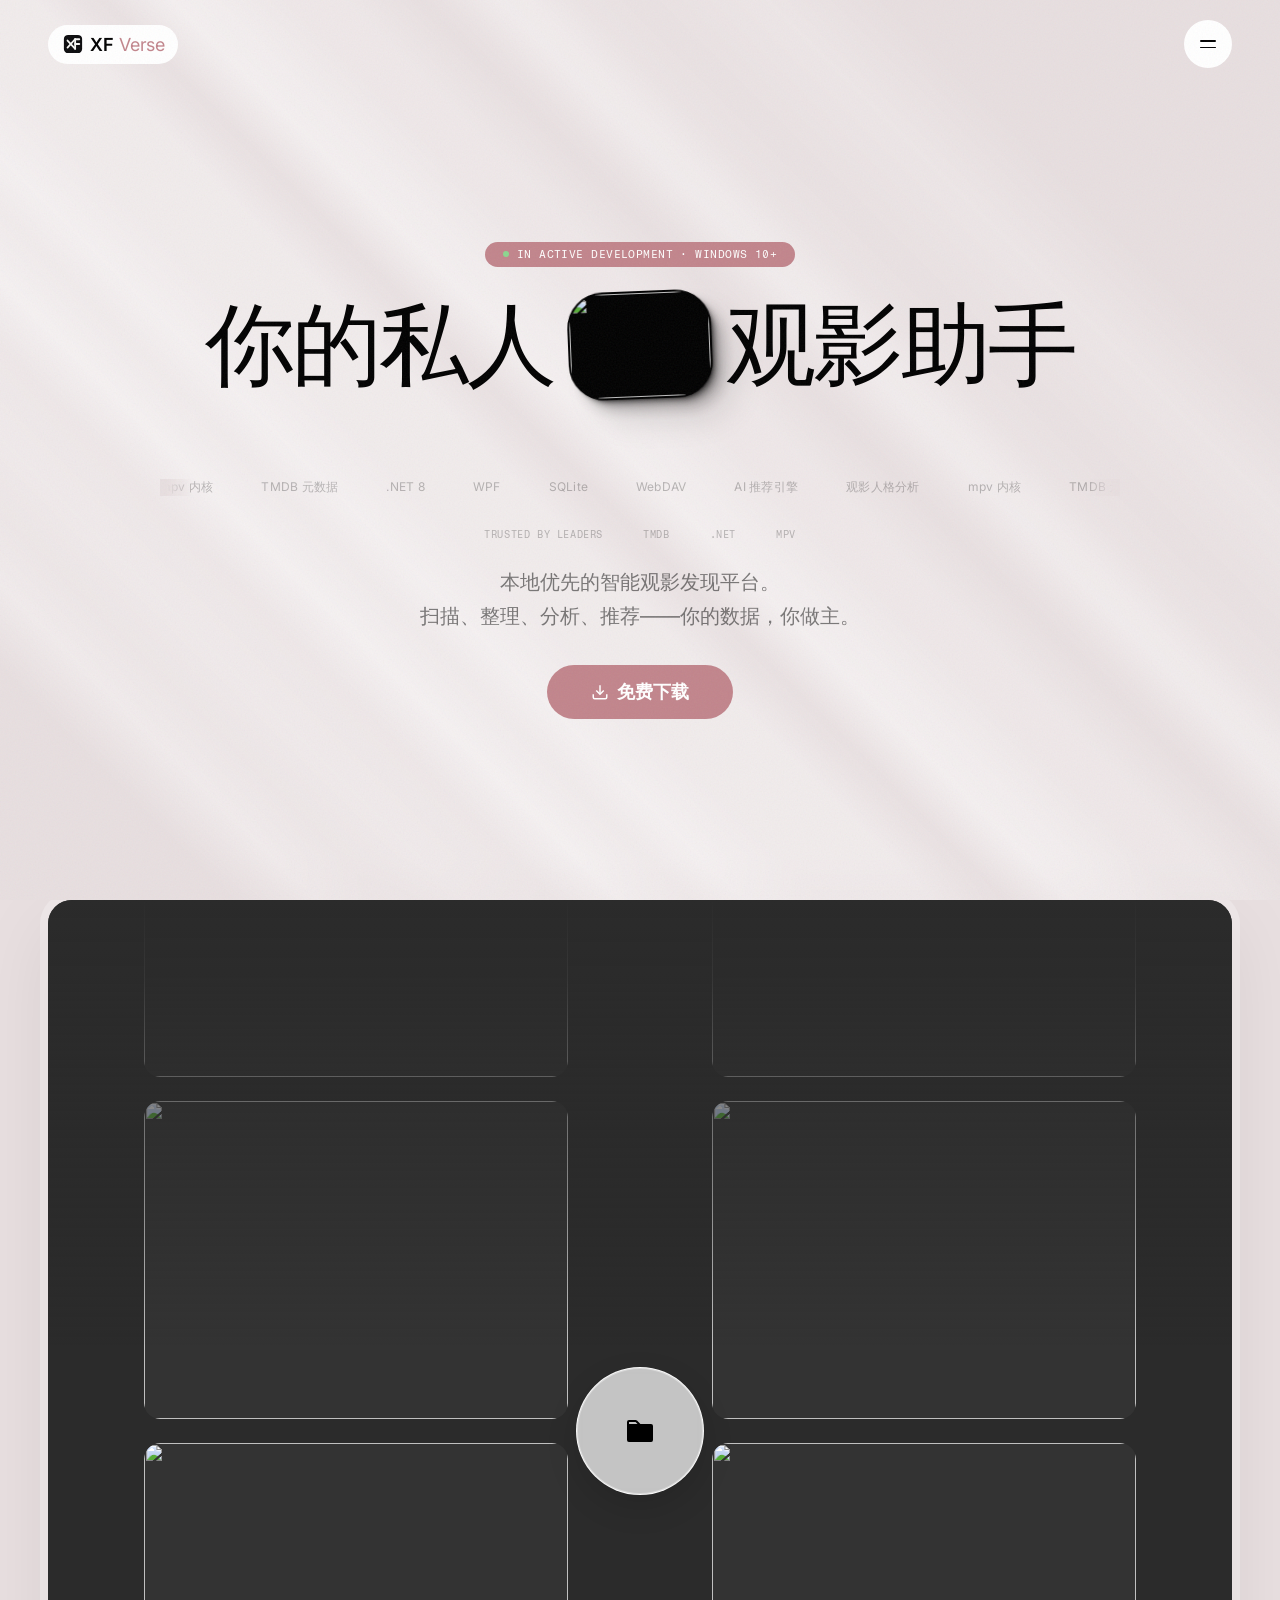
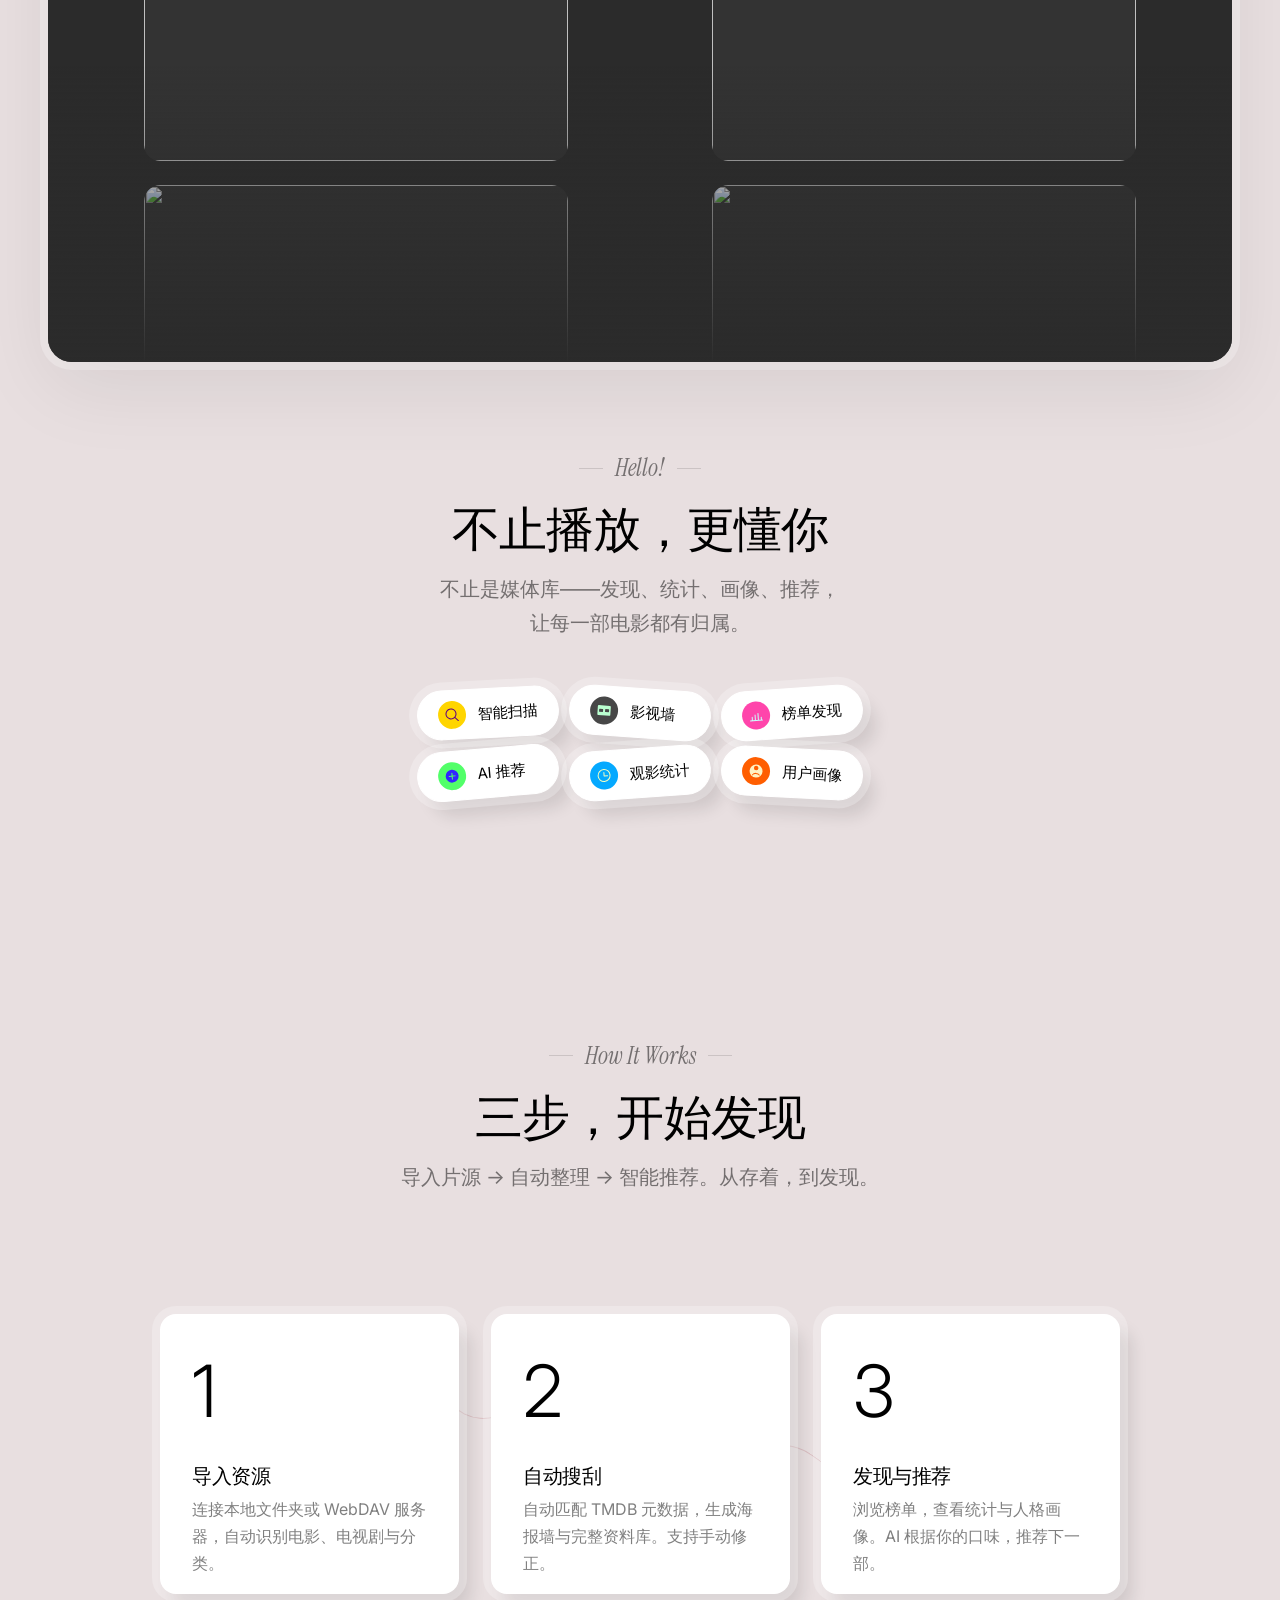
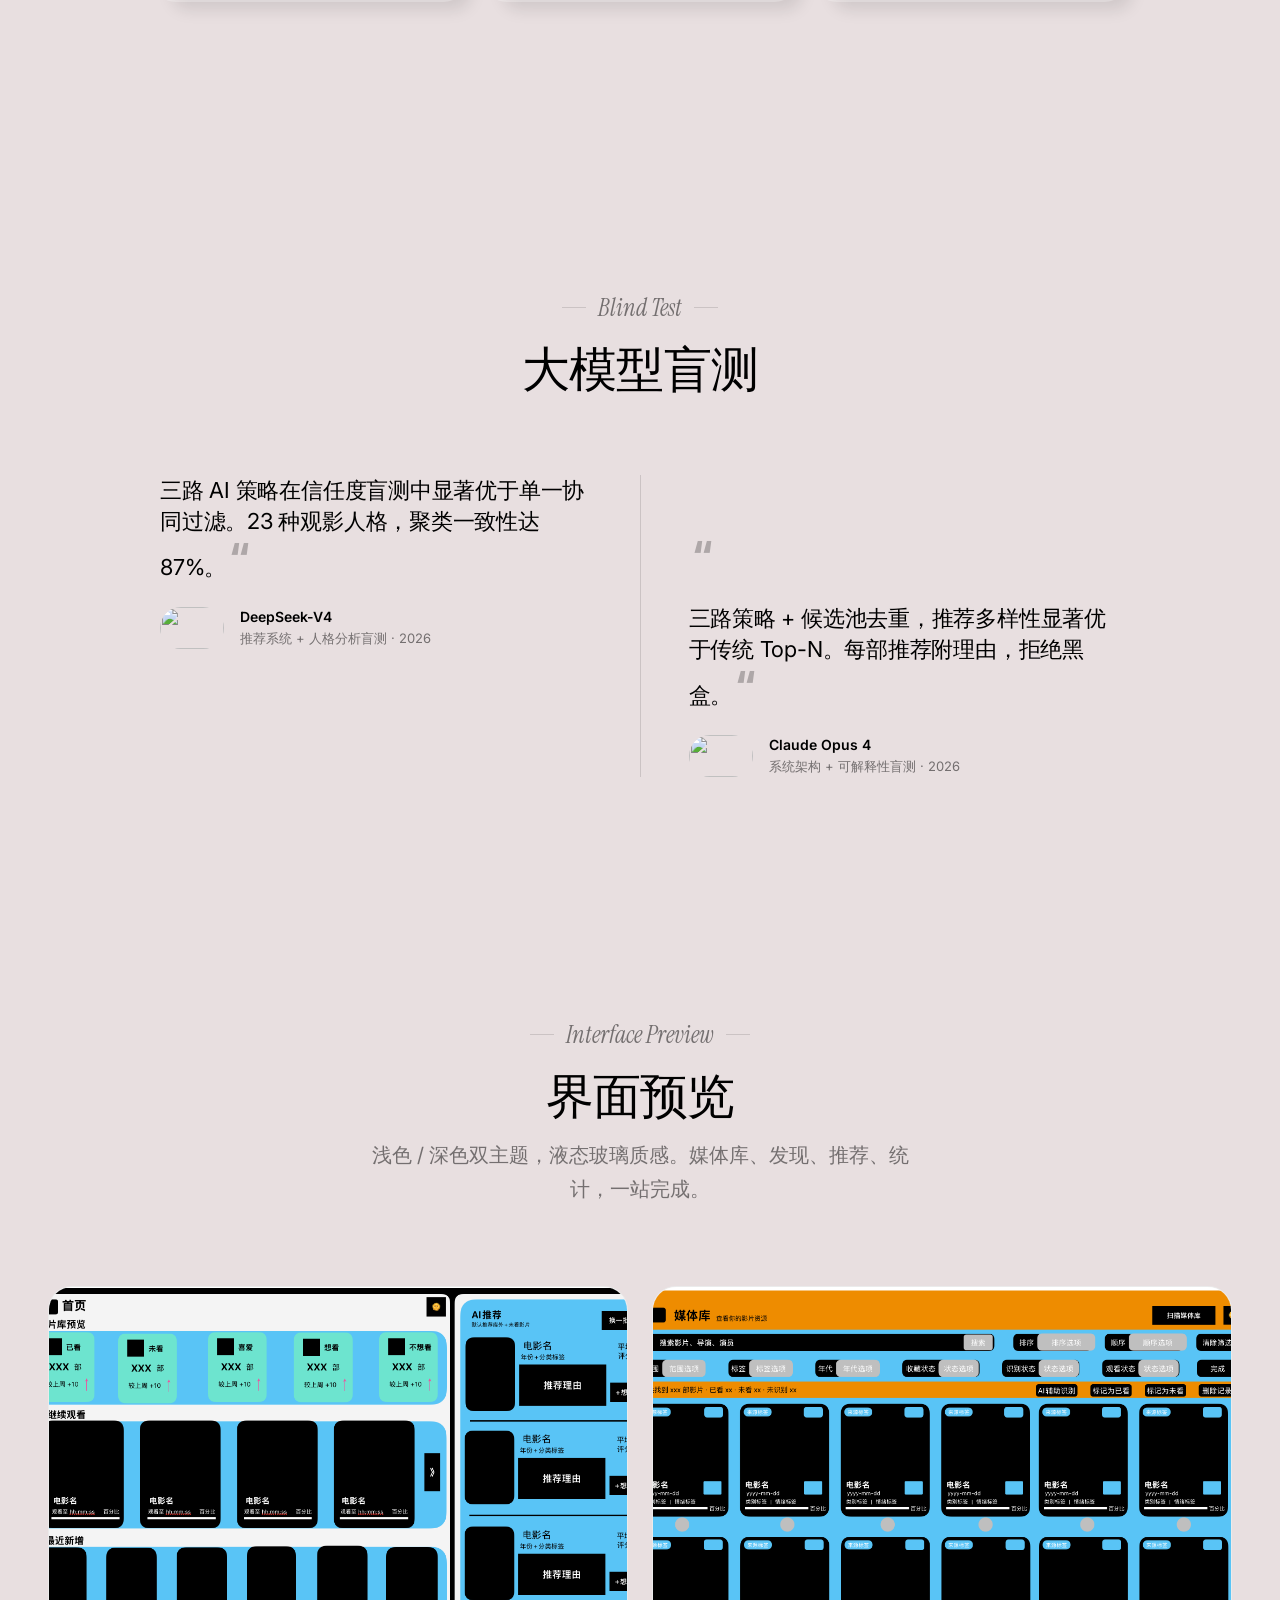
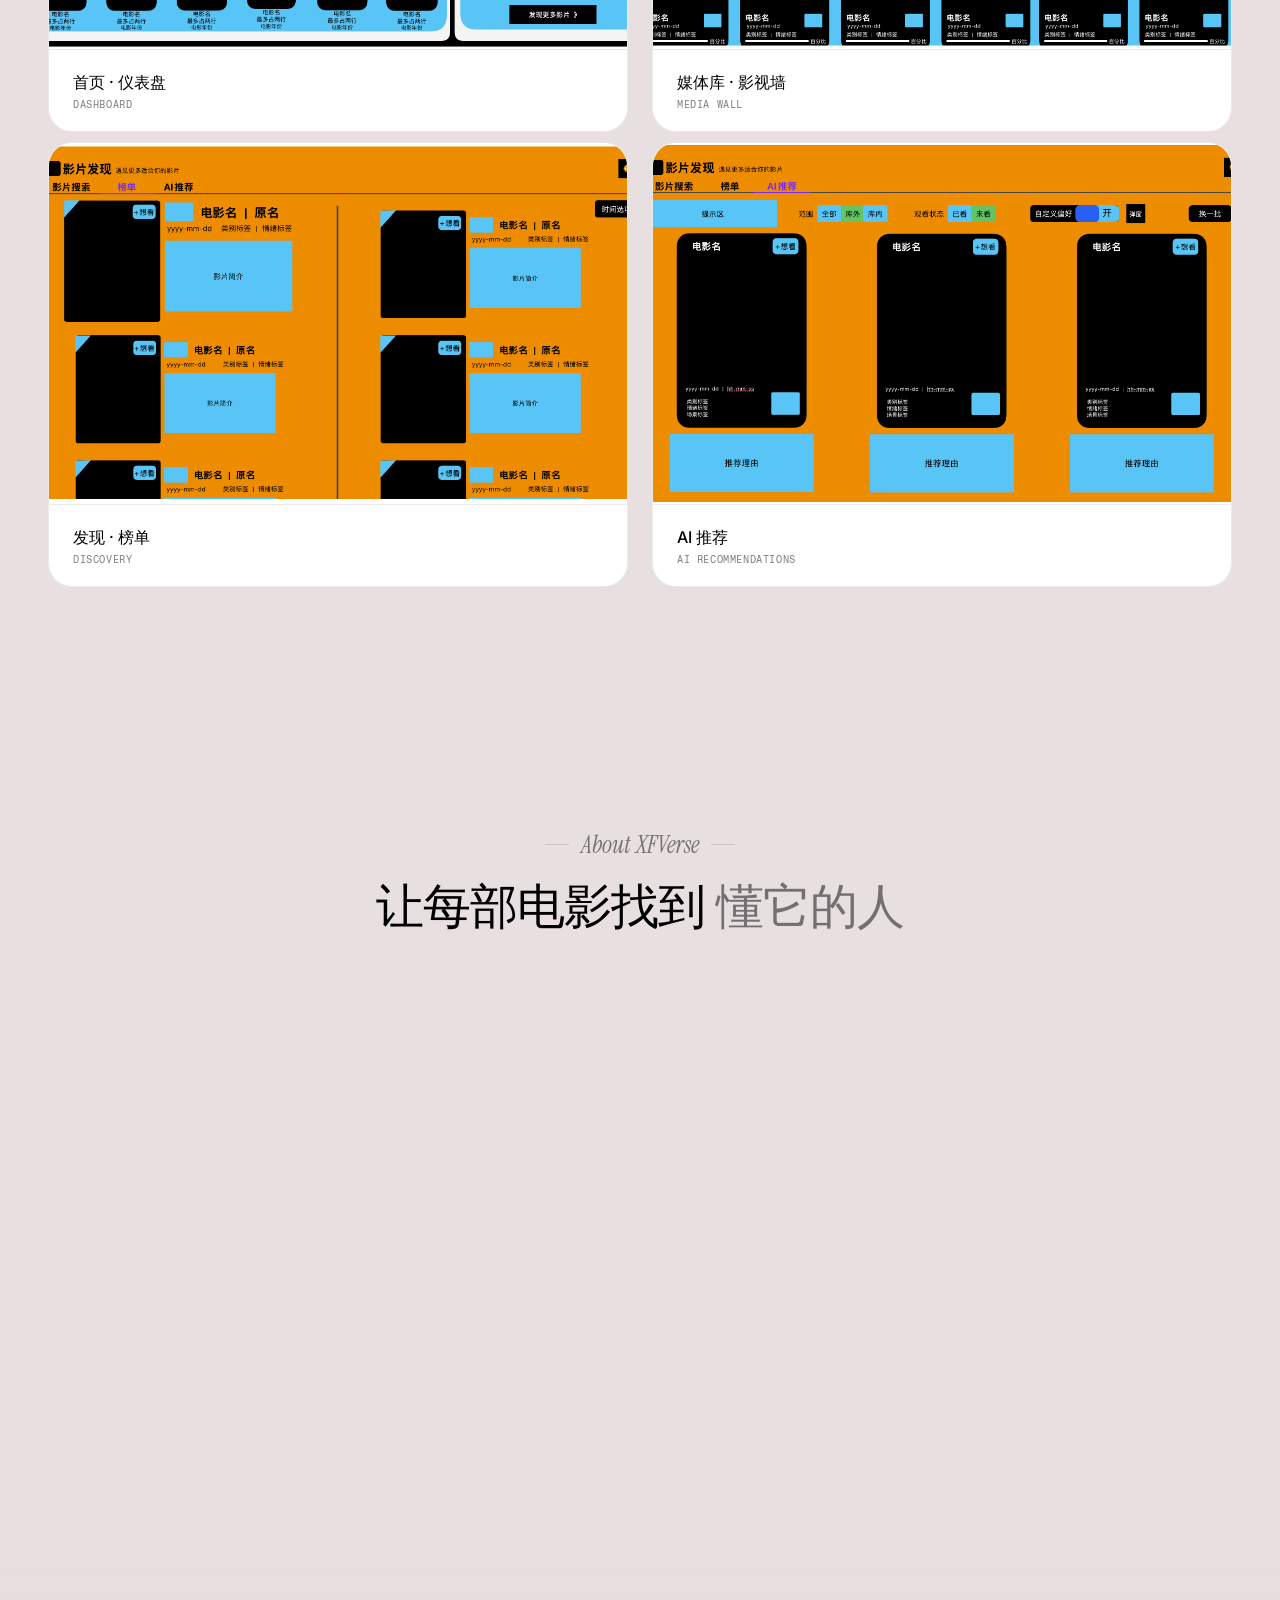
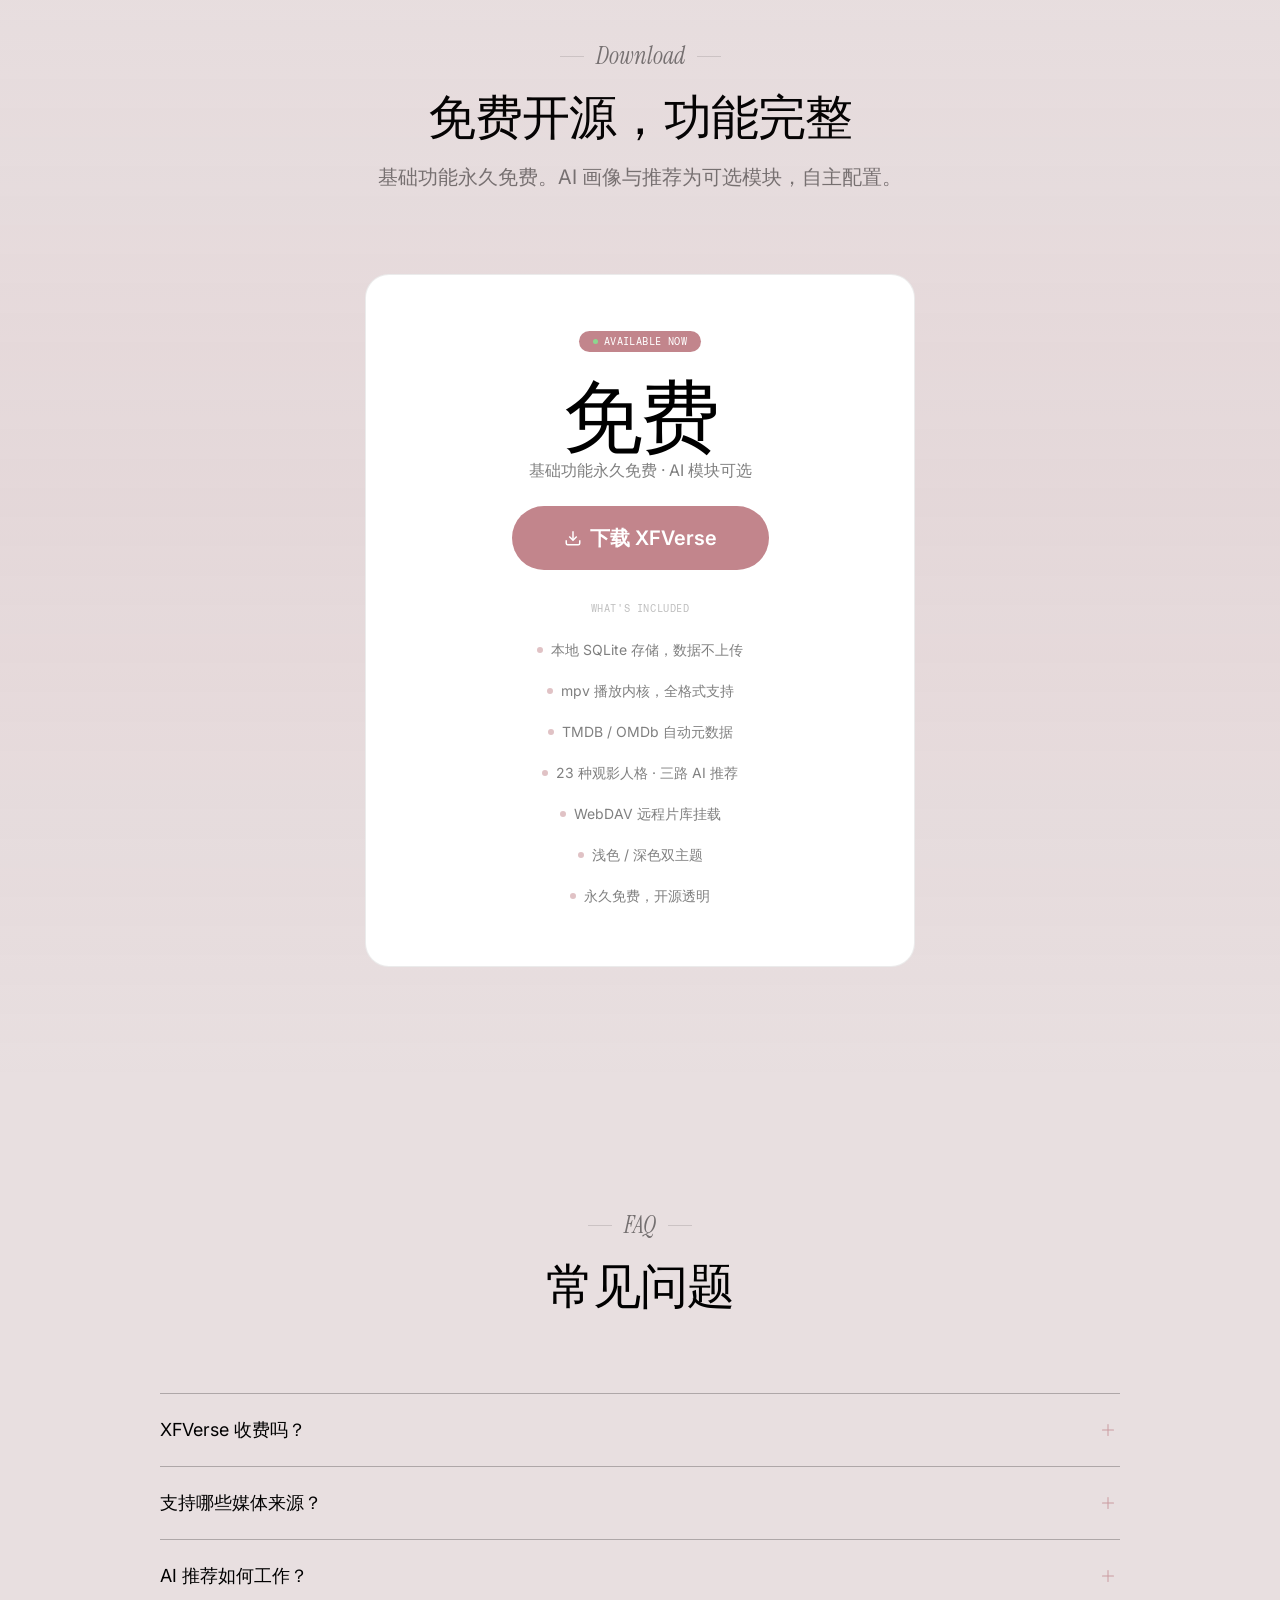
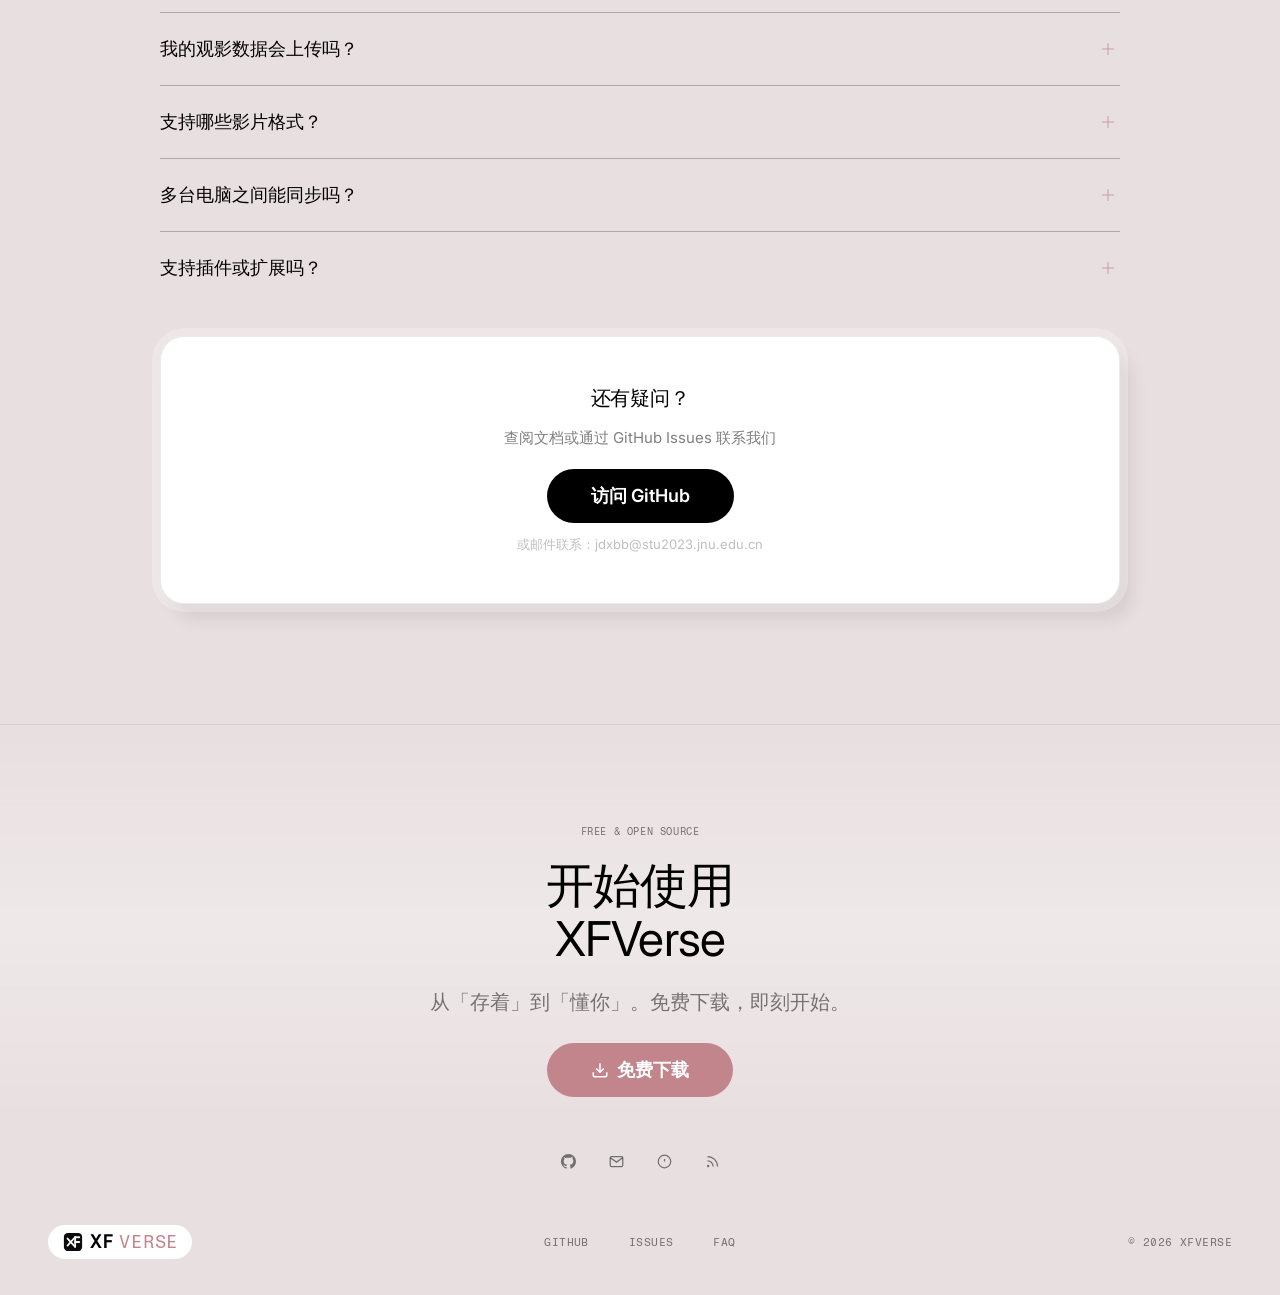
==== commit fa7528ca: "fix: quote mark inline at end of text (right side)" ====
--- a/index.html
+++ b/index.html
@@ -239,7 +239,7 @@
 .testimonial-meta{display:flex;flex-direction:column;gap:2px}
 .testimonial-meta .t-name{font:600 14px/1.3 "Inter",sans-serif;color:var(--text)}
 .testimonial-meta .t-role{font:400 13px/1.4 "Inter",sans-serif;color:var(--text-secondary)}
-.testimonial-quote{font:700 44px/1 "Inter Display","Inter",sans-serif;color:var(--text);opacity:.25;letter-spacing:-.04em;line-height:.8;margin-bottom:-8px}
+.testimonial-quote{font:700 44px/1 "Inter Display","Inter",sans-serif;color:var(--text);opacity:.25;letter-spacing:-.04em;display:inline;vertical-align:baseline;margin-left:4px}
 .testimonial blockquote{font:400 clamp(18px,2vw,22px)/1.4 "Inter Display","Inter","PingFang SC",sans-serif;color:var(--text);letter-spacing:-.01em}
 
 /* ============ SHOT / PROJECT CARDS (Hanzo "Our Projects" style) ============ */
@@ -571,8 +571,7 @@
     <div class="sec-head"><div class="sec-tag"><em>Blind Test</em></div><h2>大模型盲测</h2></div>
     <div class="testimonials">
       <div class="testimonial fade-up">
-        <div class="testimonial-quote">&ldquo;</div>
-        <blockquote>三路 AI 策略在信任度盲测中显著优于单一协同过滤。23 种观影人格，聚类一致性达 87%。</blockquote>
+        <blockquote>三路 AI 策略在信任度盲测中显著优于单一协同过滤。23 种观影人格，聚类一致性达 87%。<span class="testimonial-quote">&ldquo;</span></blockquote>
         <div class="testimonial-top">
           <div class="testimonial-curve"><img src="https://framerusercontent.com/images/GQYbkjoIOqJZo9gC9bpE4YLn18.png?width=1536&height=1024" alt=""></div>
           <div class="testimonial-meta">
@@ -583,7 +582,7 @@
       </div>
       <div class="testimonial fade-up">
         <div class="testimonial-quote">&ldquo;</div>
-        <blockquote>三路策略 + 候选池去重，推荐多样性显著优于传统 Top-N。每部推荐附理由，拒绝黑盒。</blockquote>
+        <blockquote>三路策略 + 候选池去重，推荐多样性显著优于传统 Top-N。每部推荐附理由，拒绝黑盒。<span class="testimonial-quote">&ldquo;</span></blockquote>
         <div class="testimonial-top">
           <div class="testimonial-curve"><img src="https://framerusercontent.com/images/TjQr3Mj8oNK6Ndfogb5IMNxXGg.png?width=1536&height=1024" alt=""></div>
           <div class="testimonial-meta">
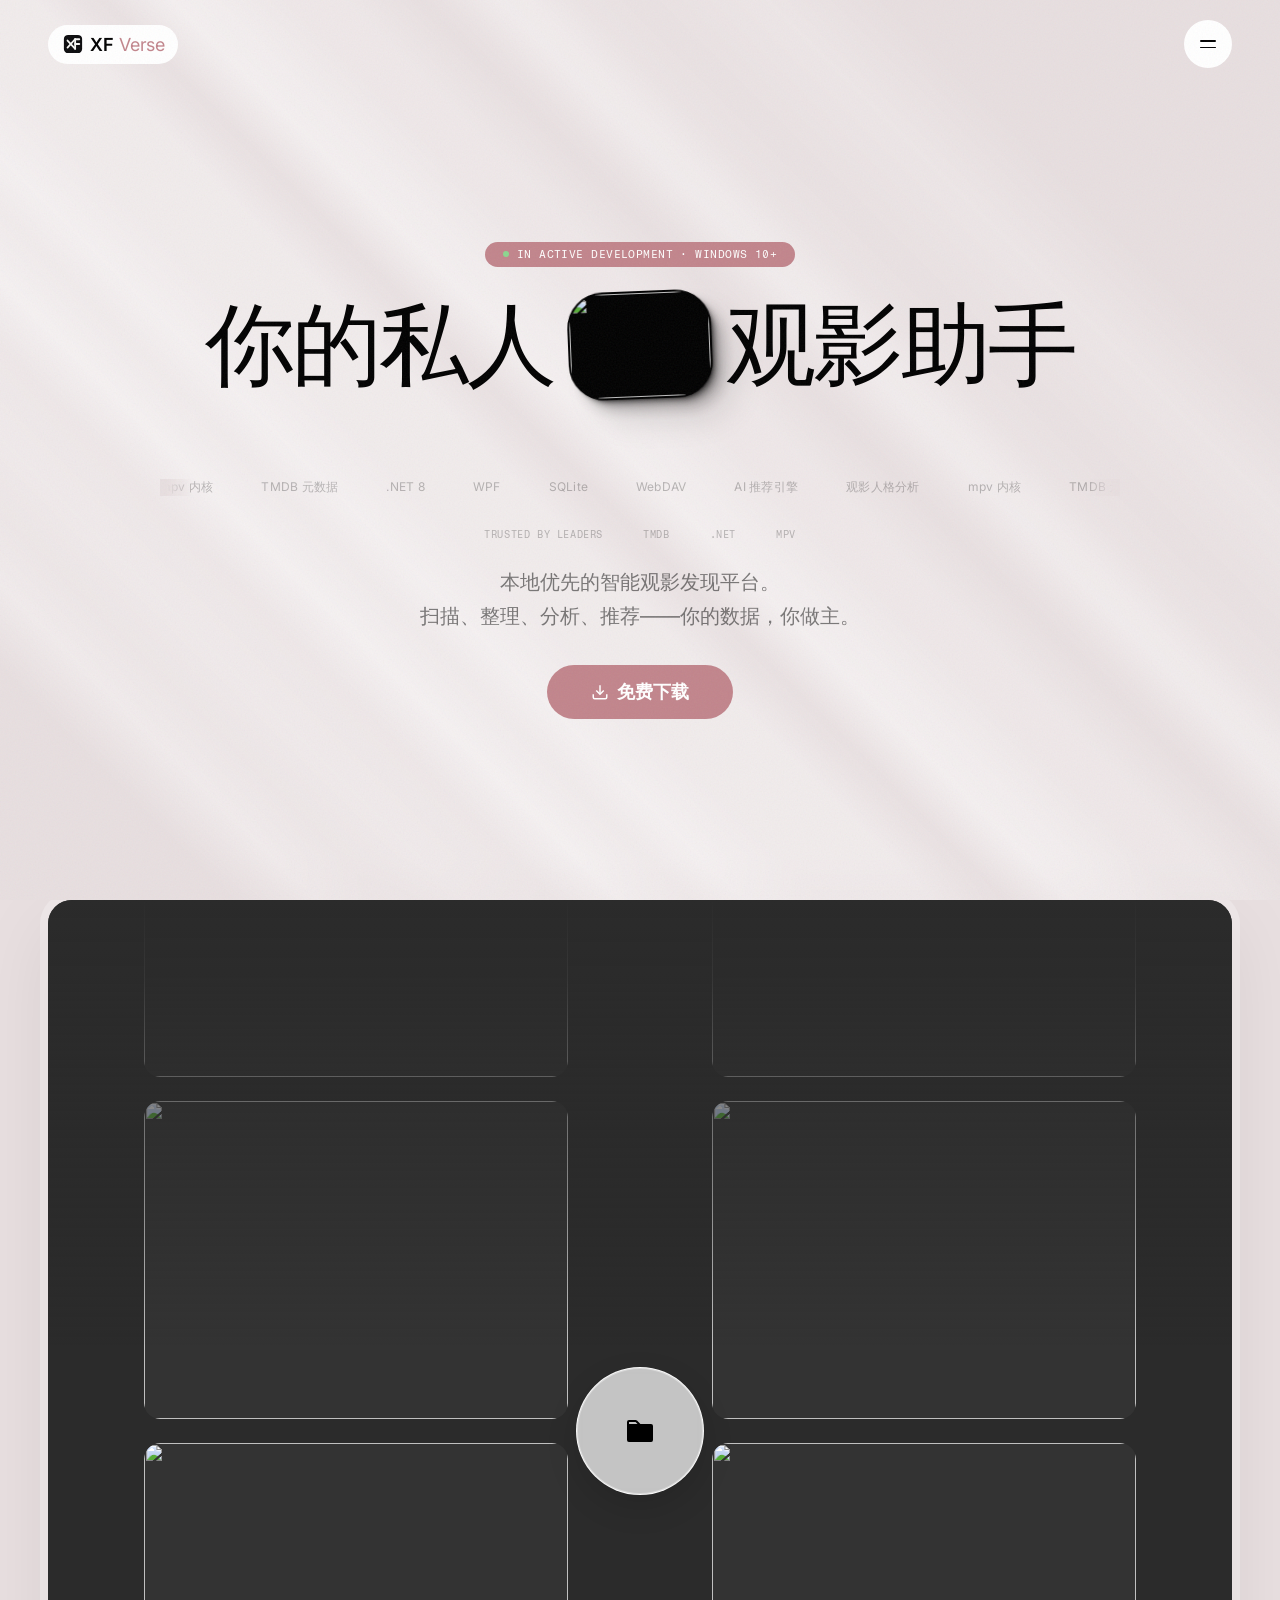
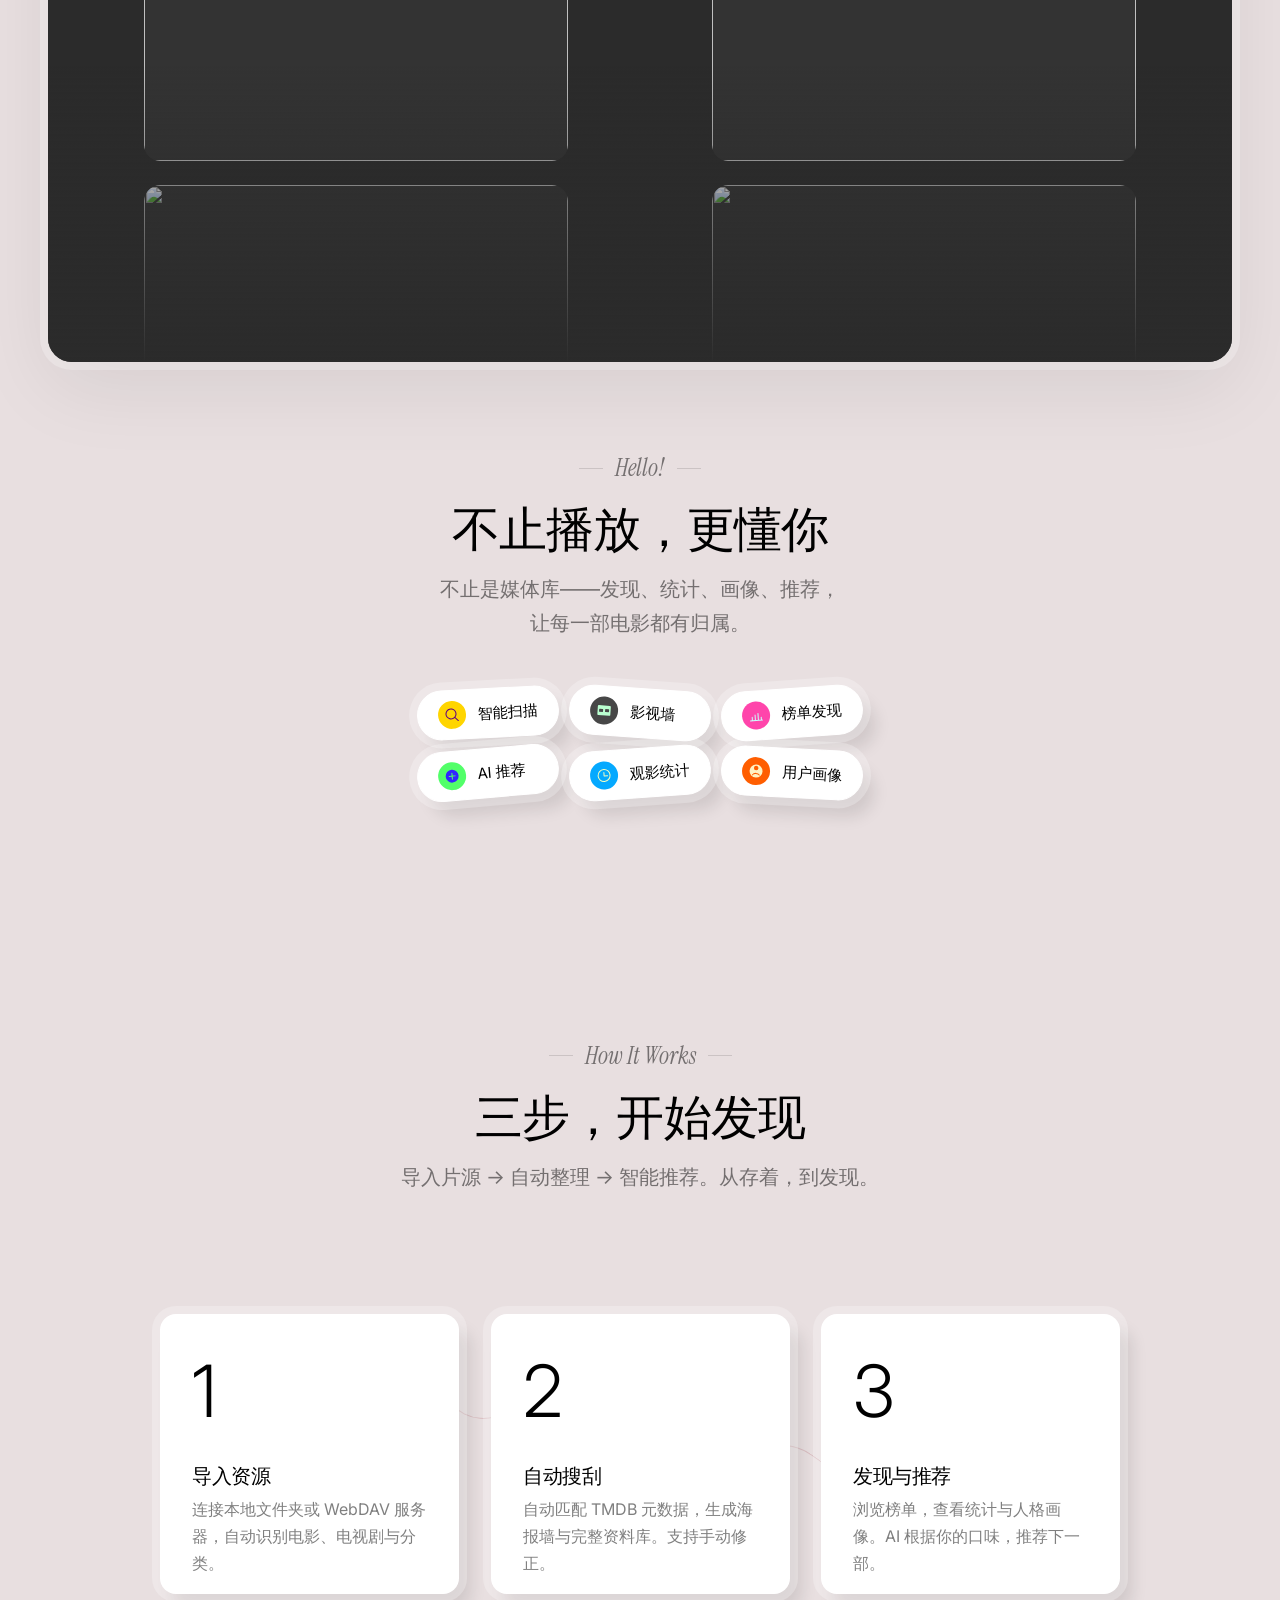
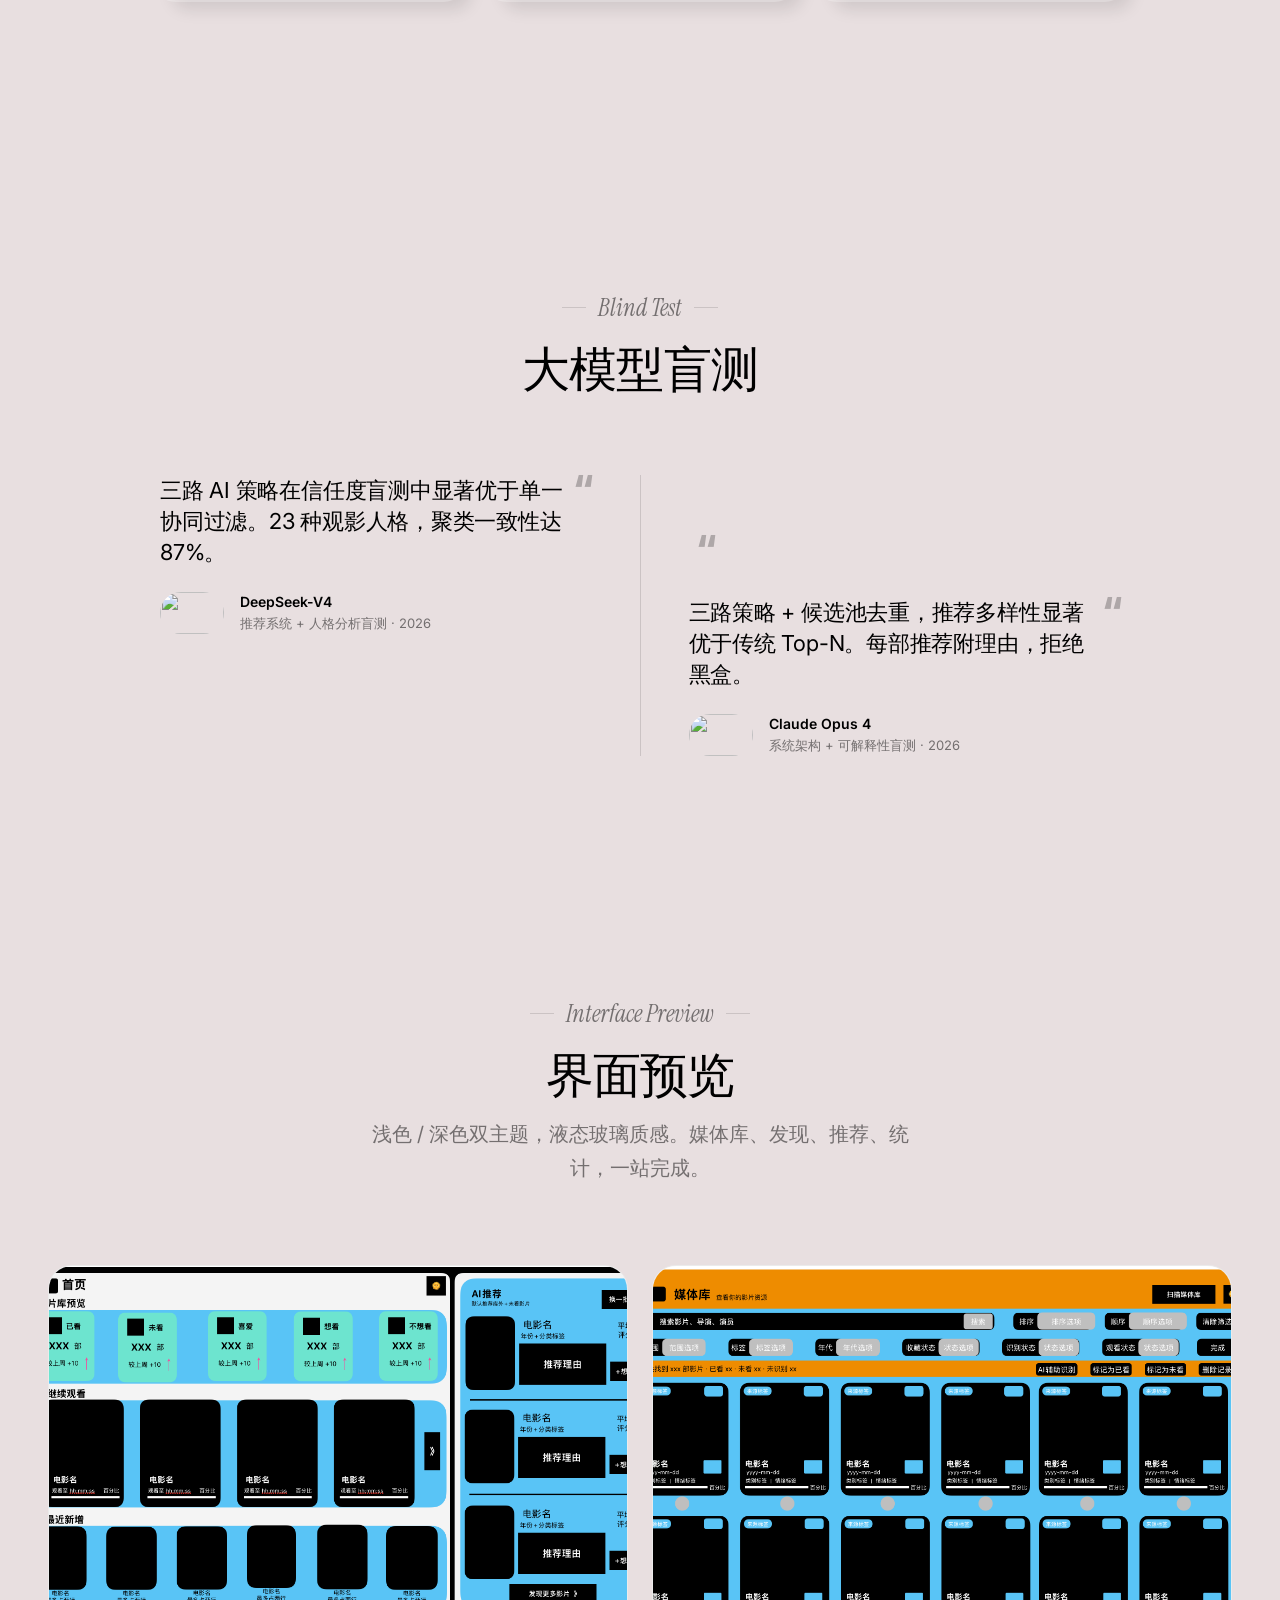
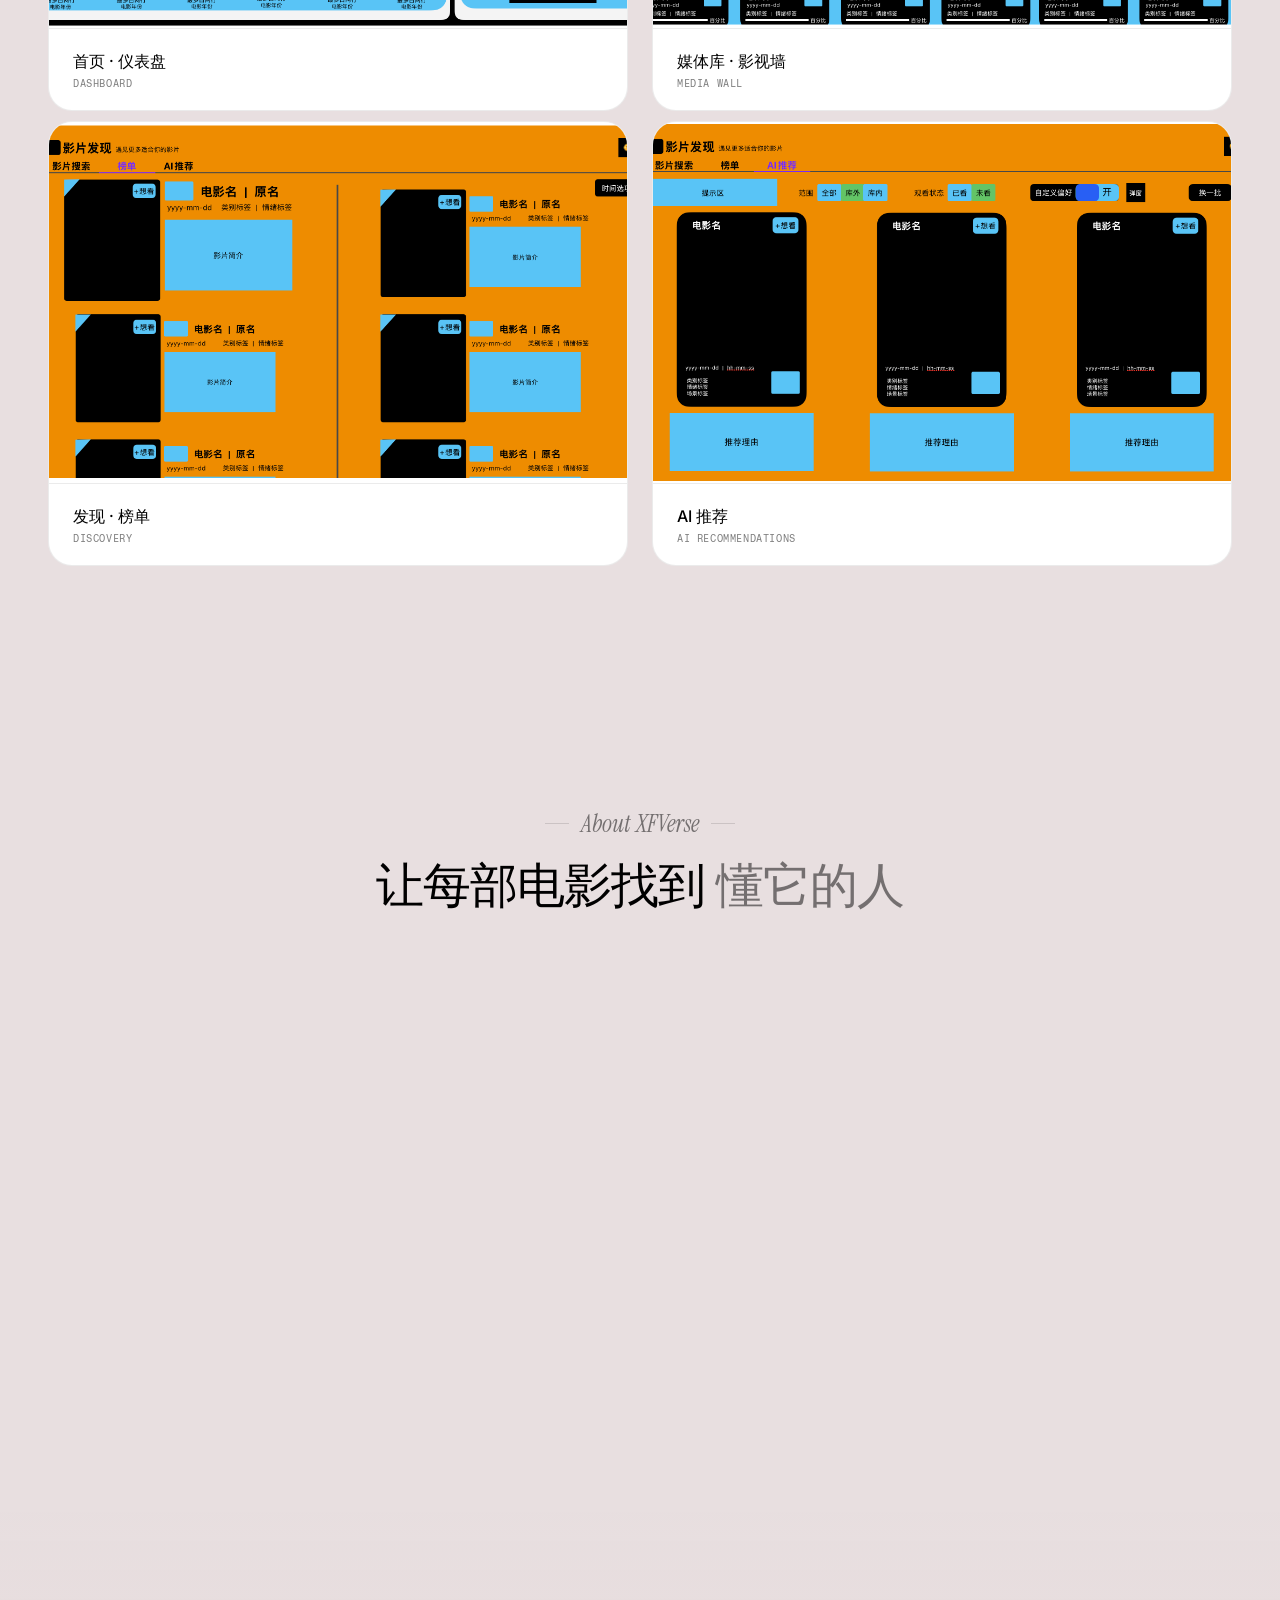
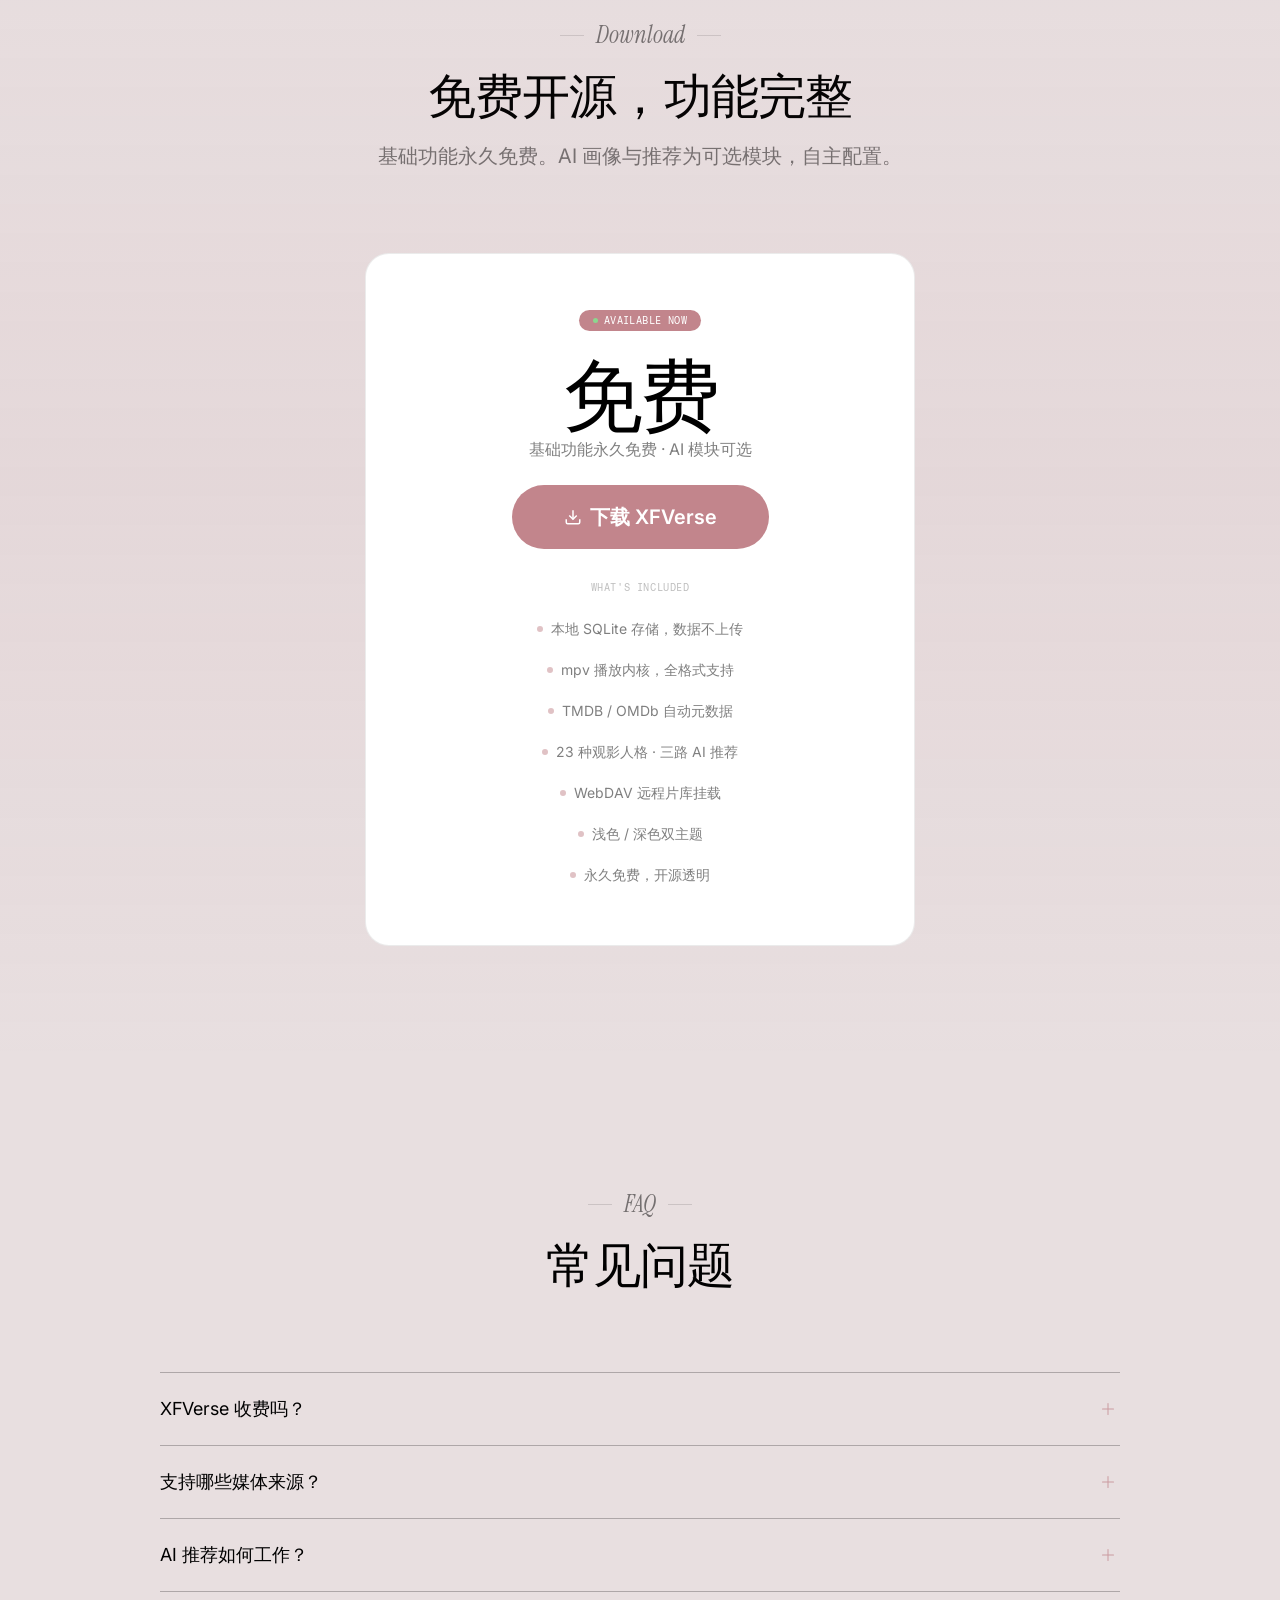
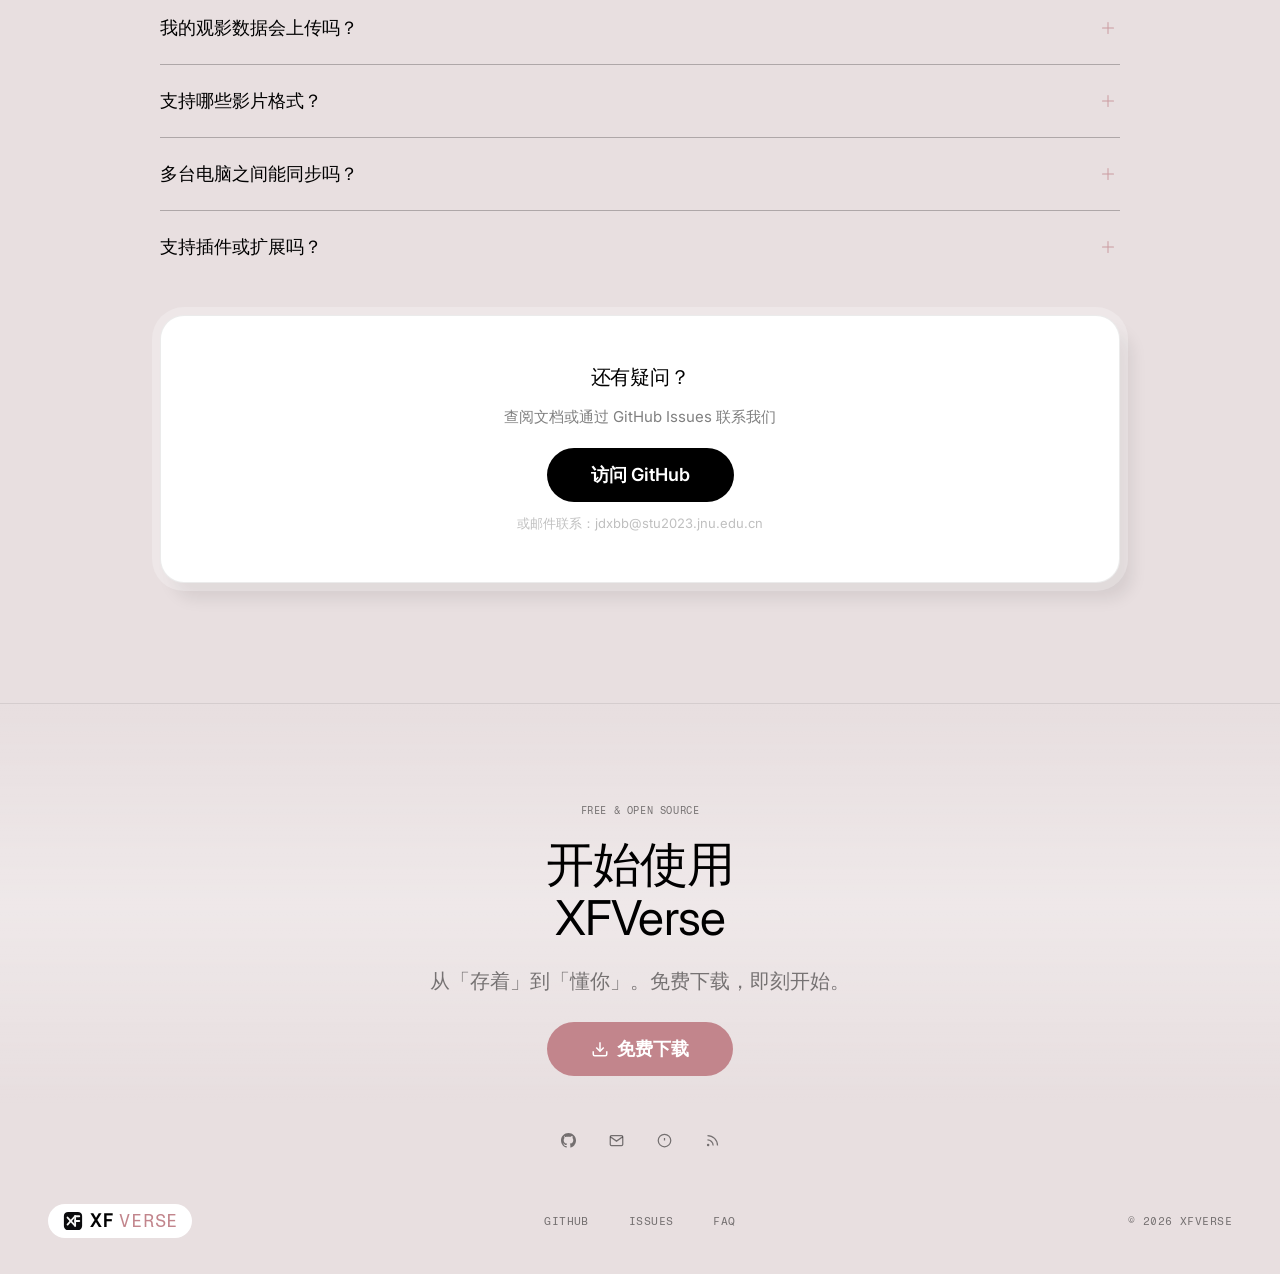
==== commit 1c7b6a51: "fix: quote mark floats right — appears at end of first line" ====
--- a/index.html
+++ b/index.html
@@ -239,7 +239,7 @@
 .testimonial-meta{display:flex;flex-direction:column;gap:2px}
 .testimonial-meta .t-name{font:600 14px/1.3 "Inter",sans-serif;color:var(--text)}
 .testimonial-meta .t-role{font:400 13px/1.4 "Inter",sans-serif;color:var(--text-secondary)}
-.testimonial-quote{font:700 44px/1 "Inter Display","Inter",sans-serif;color:var(--text);opacity:.25;letter-spacing:-.04em;display:inline;vertical-align:baseline;margin-left:4px}
+.testimonial-quote{font:700 44px/1 "Inter Display","Inter",sans-serif;color:var(--text);opacity:.25;letter-spacing:-.04em;float:right;margin-left:8px;margin-top:-6px}
 .testimonial blockquote{font:400 clamp(18px,2vw,22px)/1.4 "Inter Display","Inter","PingFang SC",sans-serif;color:var(--text);letter-spacing:-.01em}
 
 /* ============ SHOT / PROJECT CARDS (Hanzo "Our Projects" style) ============ */
@@ -571,7 +571,7 @@
     <div class="sec-head"><div class="sec-tag"><em>Blind Test</em></div><h2>大模型盲测</h2></div>
     <div class="testimonials">
       <div class="testimonial fade-up">
-        <blockquote>三路 AI 策略在信任度盲测中显著优于单一协同过滤。23 种观影人格，聚类一致性达 87%。<span class="testimonial-quote">&ldquo;</span></blockquote>
+        <blockquote><span class="testimonial-quote">&ldquo;</span>三路 AI 策略在信任度盲测中显著优于单一协同过滤。23 种观影人格，聚类一致性达 87%。</blockquote>
         <div class="testimonial-top">
           <div class="testimonial-curve"><img src="https://framerusercontent.com/images/GQYbkjoIOqJZo9gC9bpE4YLn18.png?width=1536&height=1024" alt=""></div>
           <div class="testimonial-meta">
@@ -582,7 +582,7 @@
       </div>
       <div class="testimonial fade-up">
         <div class="testimonial-quote">&ldquo;</div>
-        <blockquote>三路策略 + 候选池去重，推荐多样性显著优于传统 Top-N。每部推荐附理由，拒绝黑盒。<span class="testimonial-quote">&ldquo;</span></blockquote>
+        <blockquote><span class="testimonial-quote">&ldquo;</span>三路策略 + 候选池去重，推荐多样性显著优于传统 Top-N。每部推荐附理由，拒绝黑盒。</blockquote>
         <div class="testimonial-top">
           <div class="testimonial-curve"><img src="https://framerusercontent.com/images/TjQr3Mj8oNK6Ndfogb5IMNxXGg.png?width=1536&height=1024" alt=""></div>
           <div class="testimonial-meta">
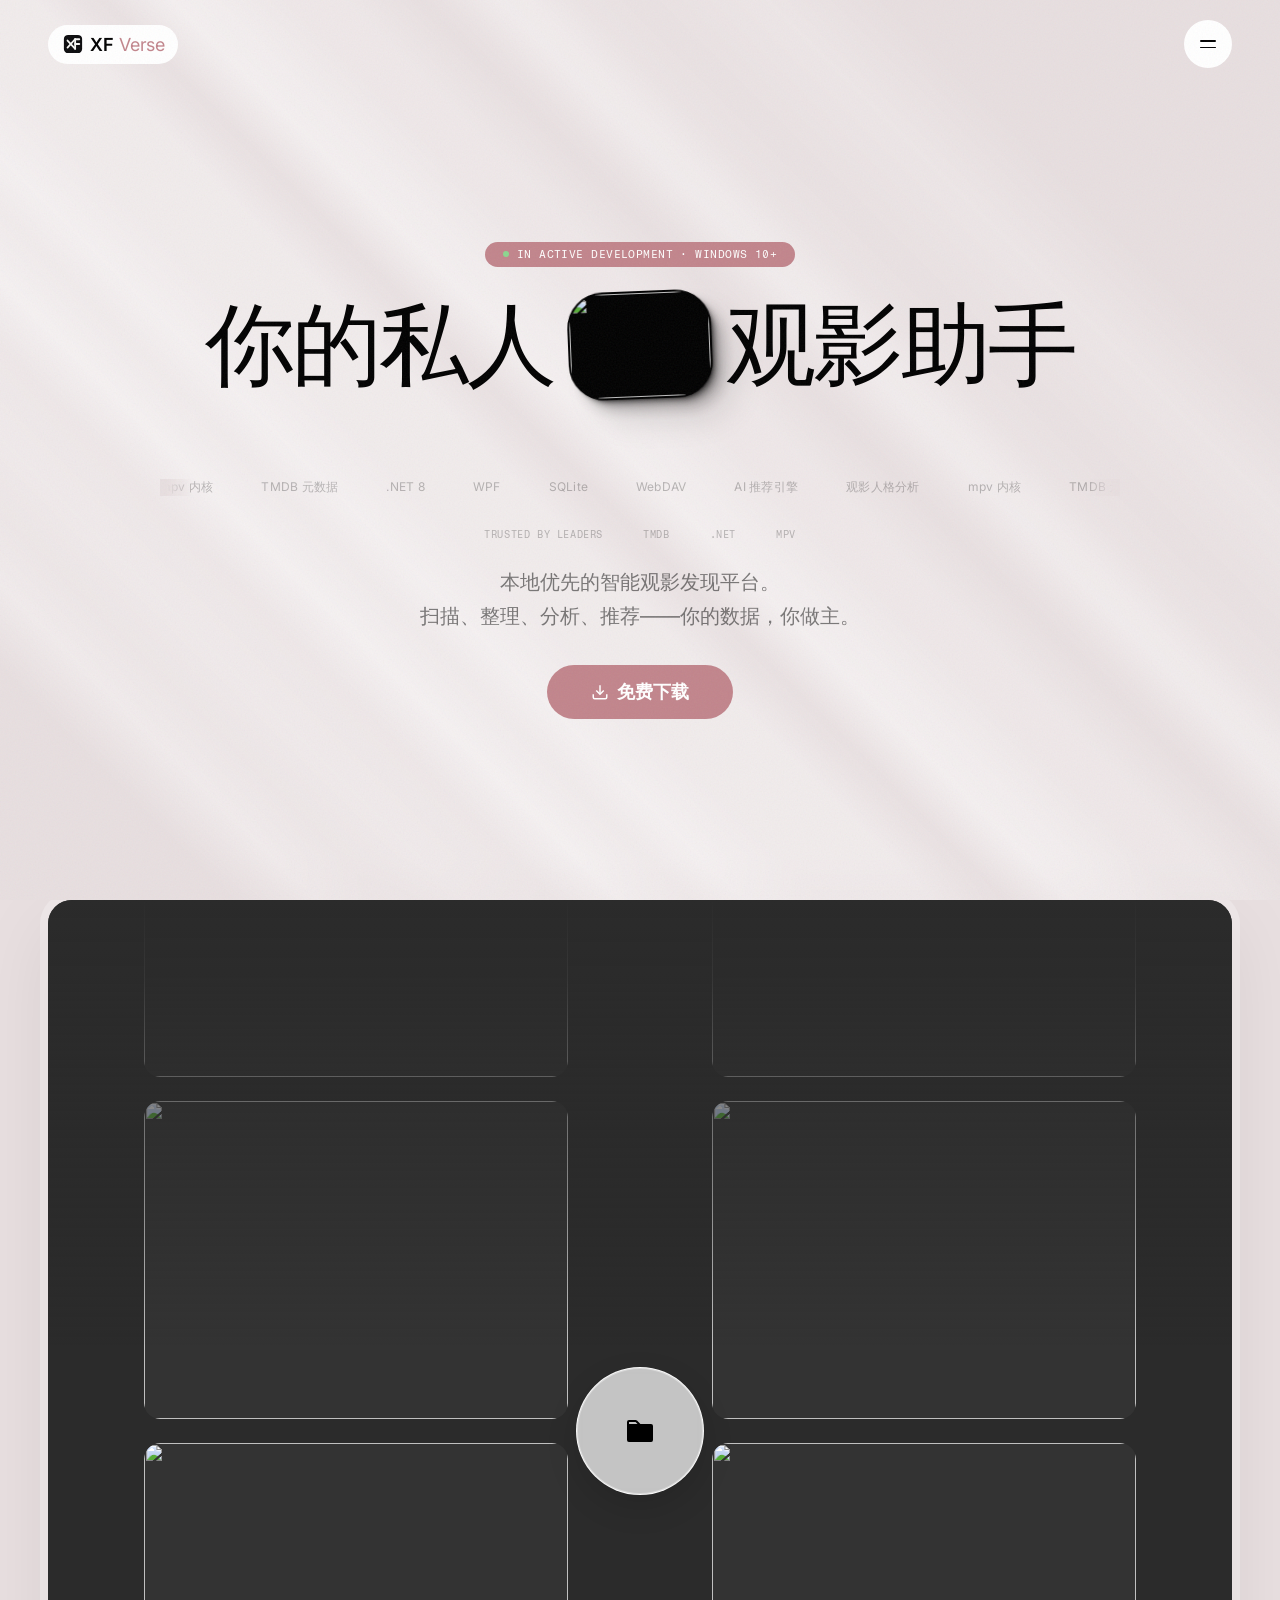
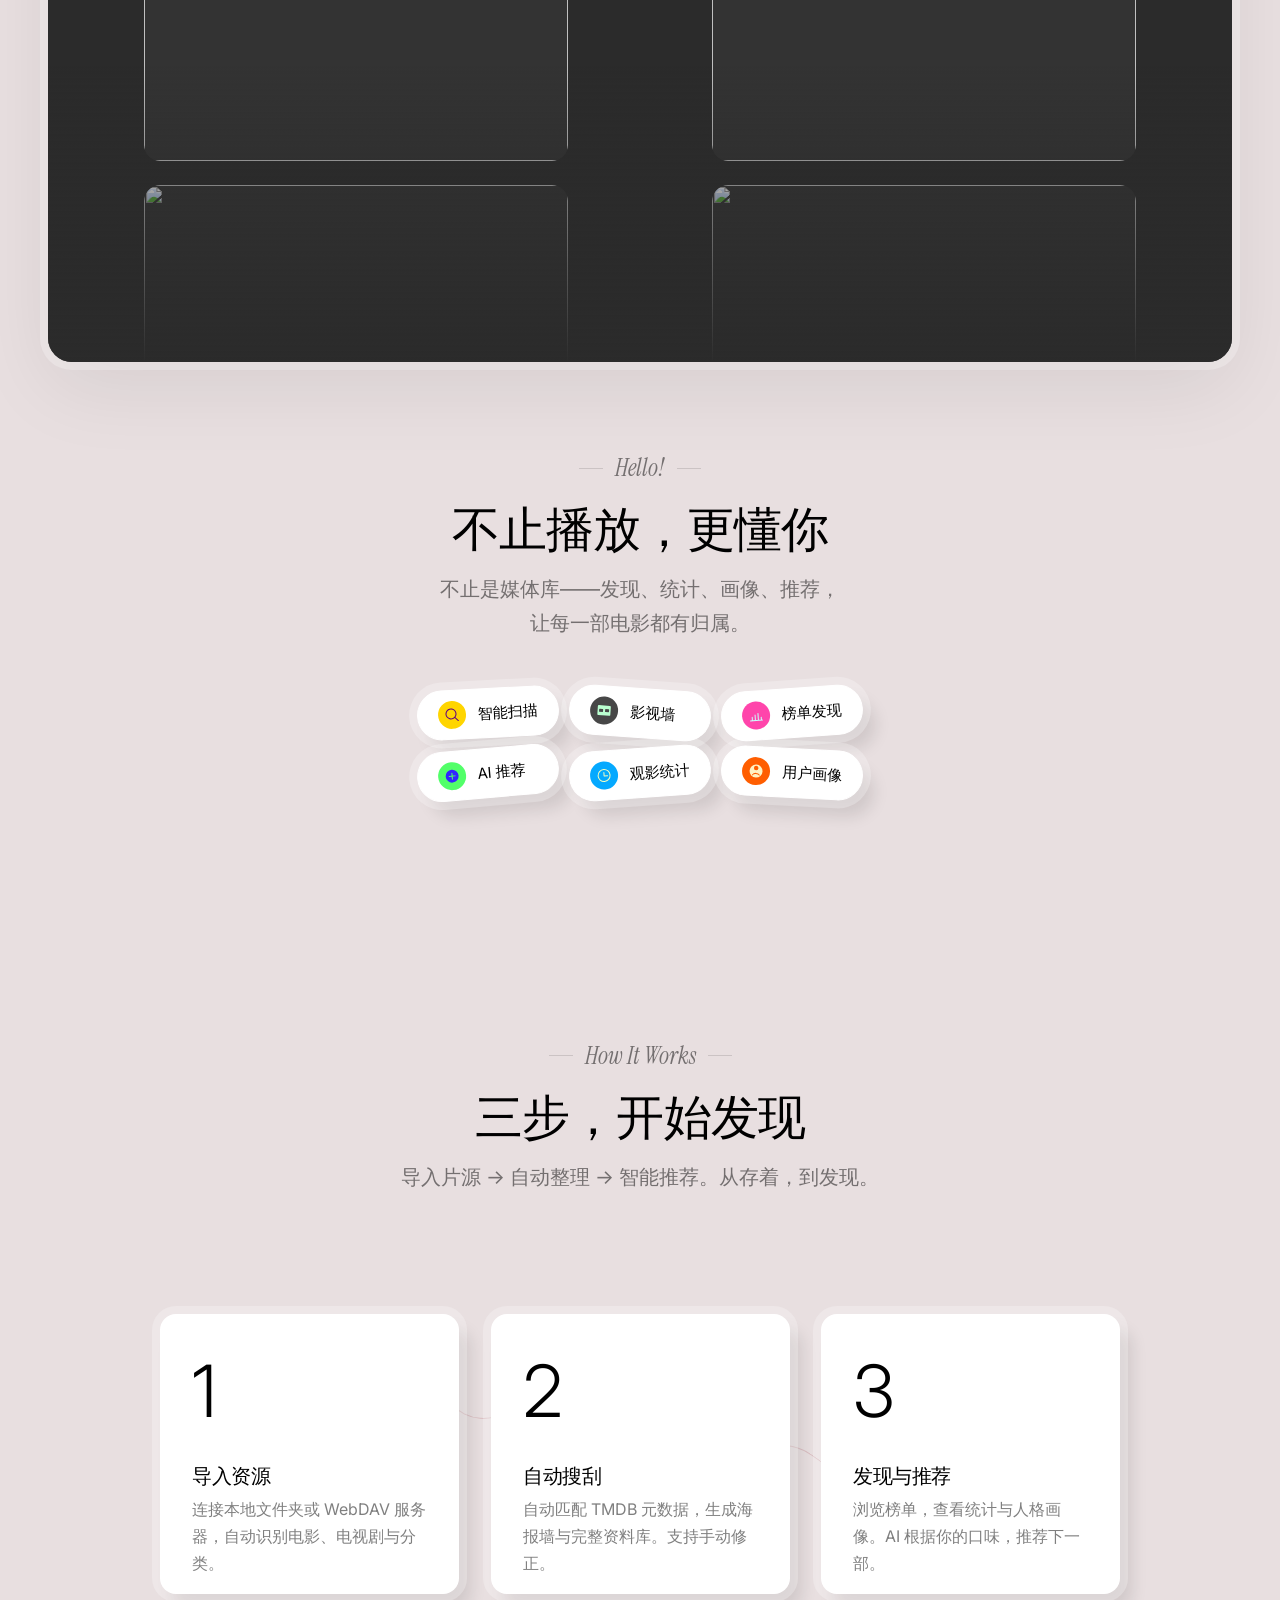
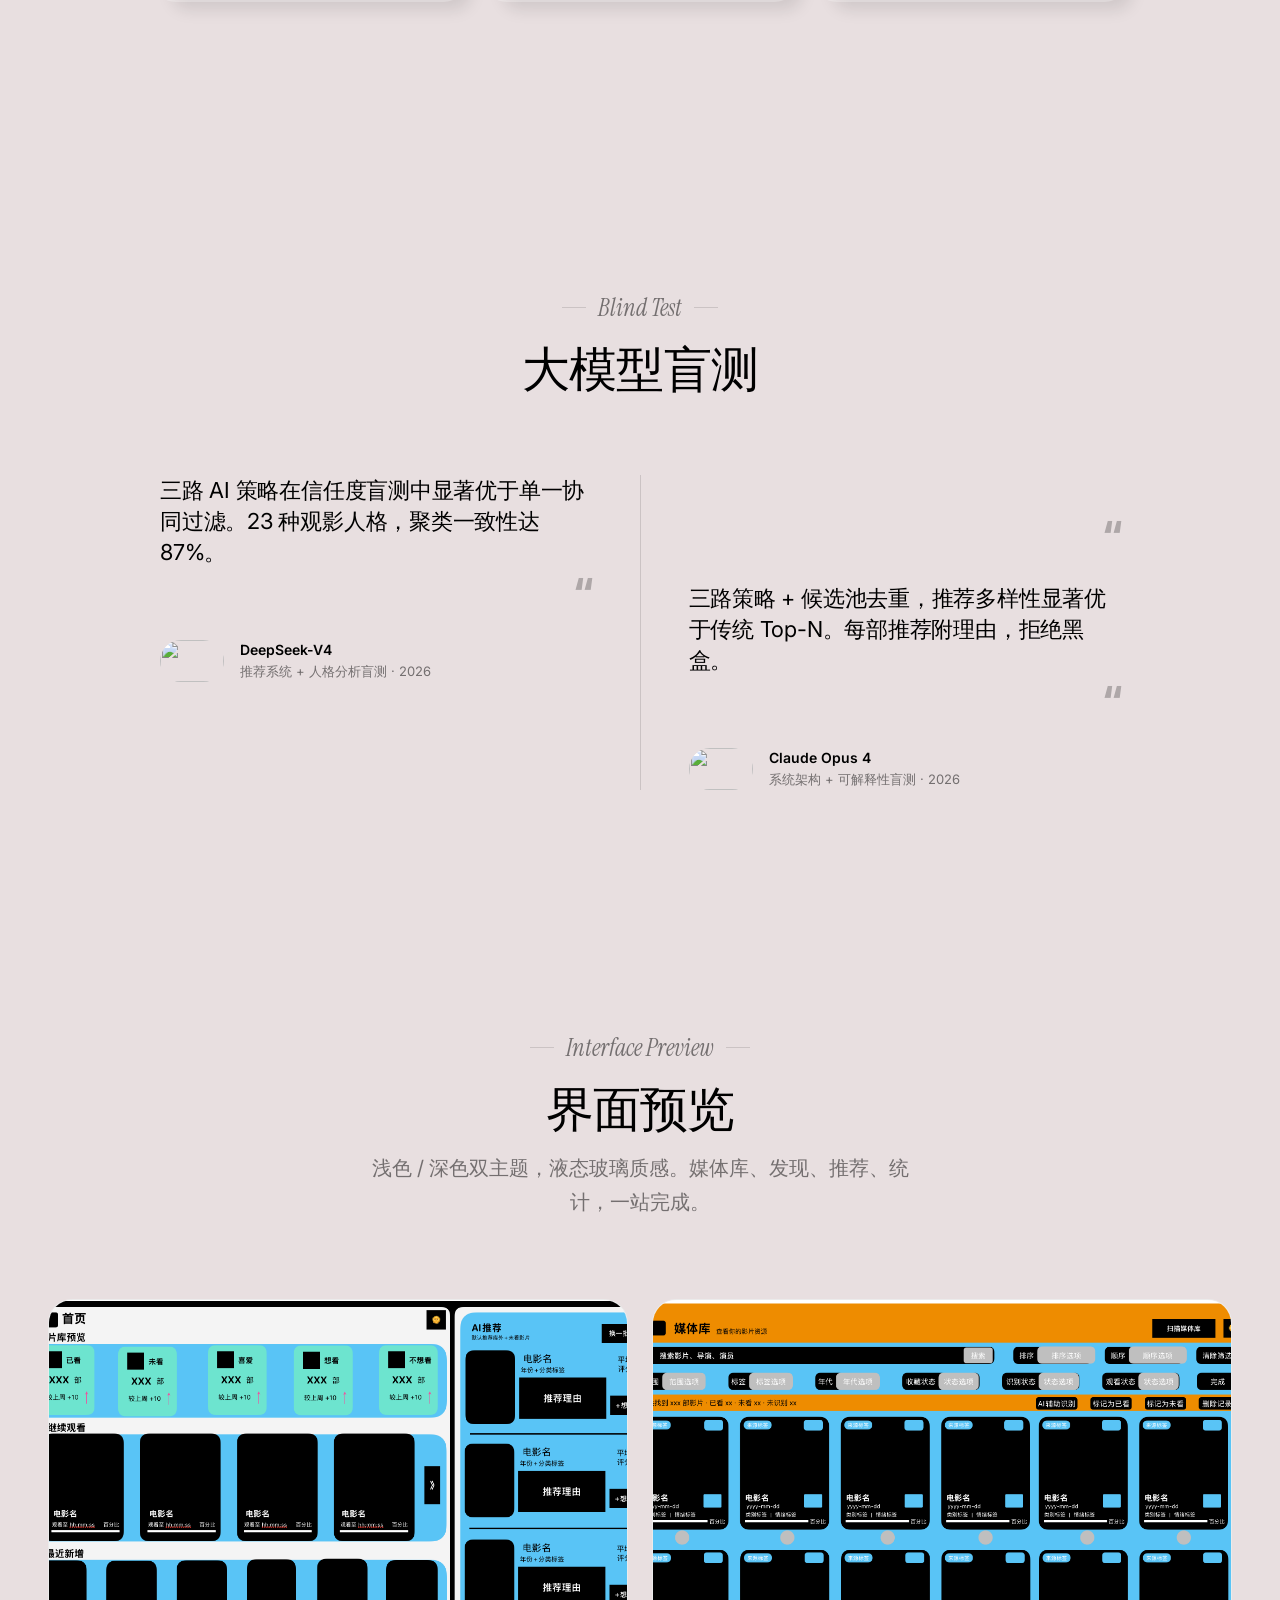
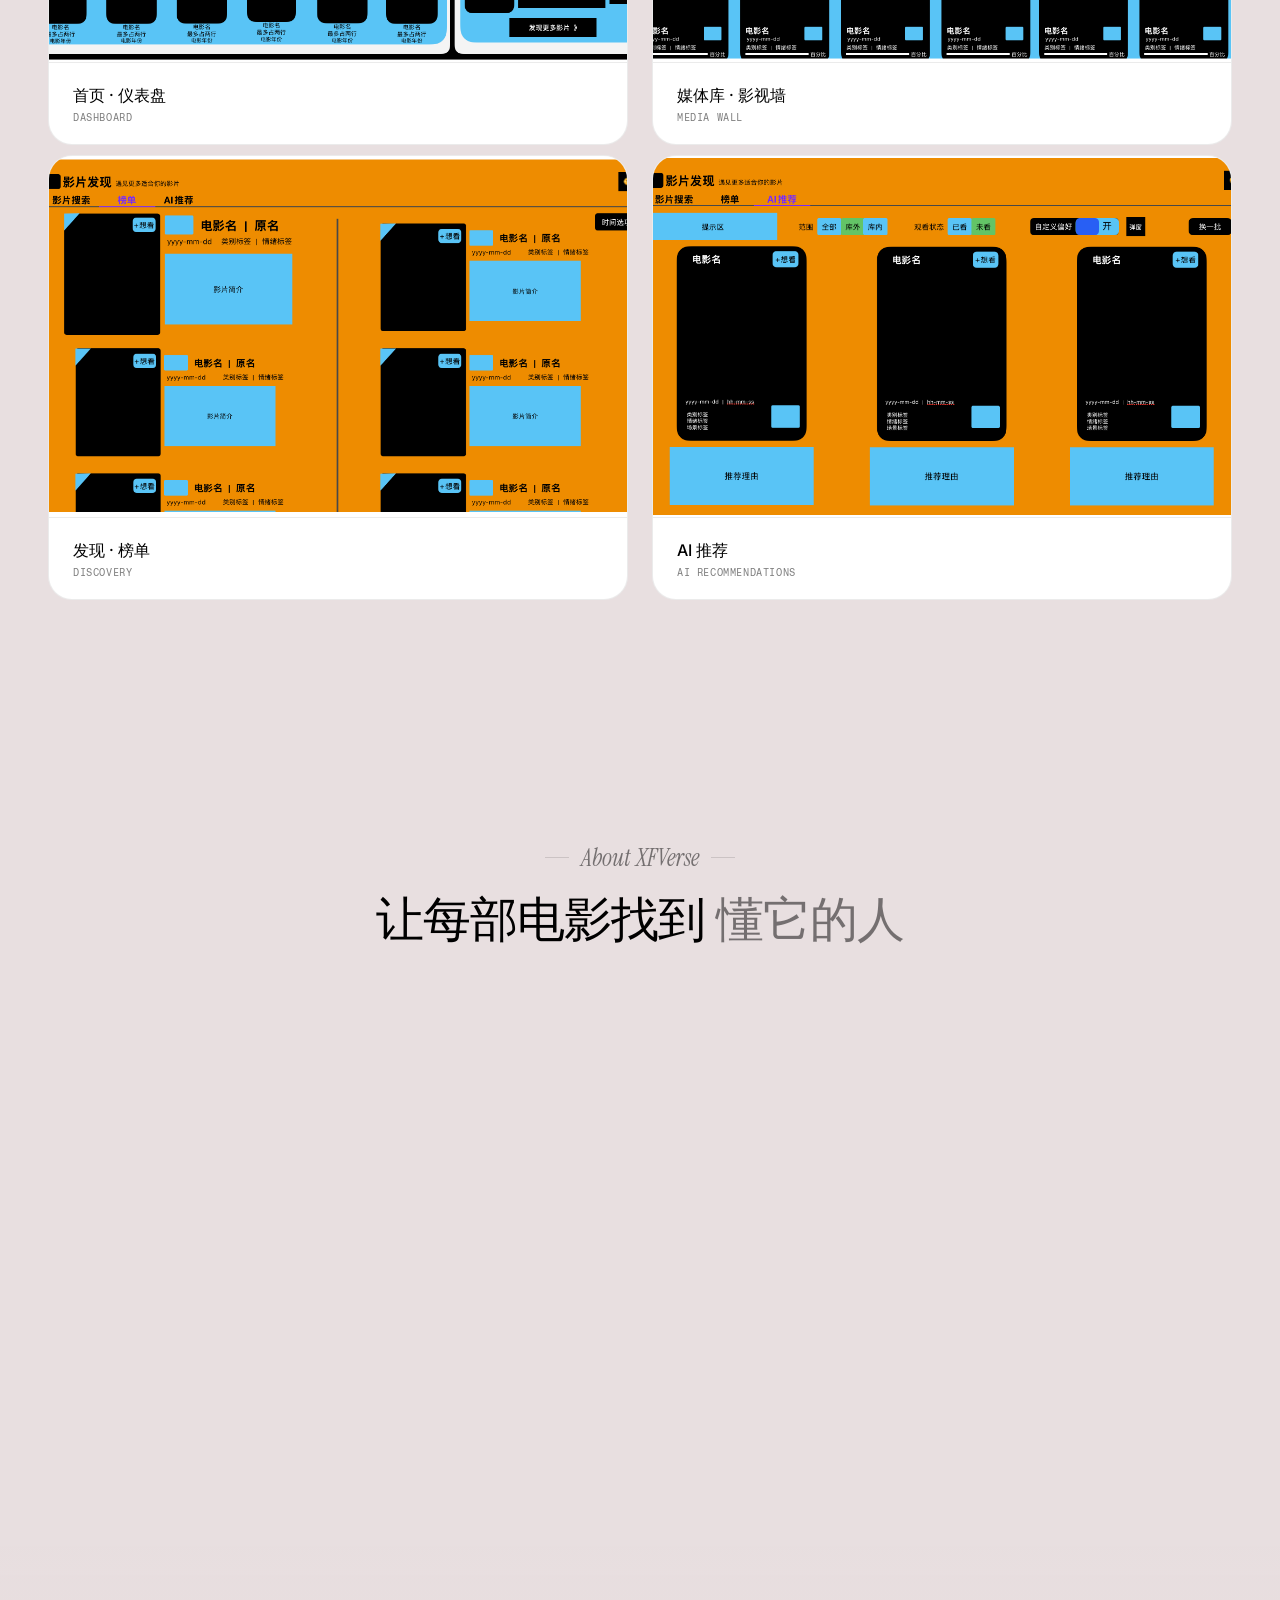
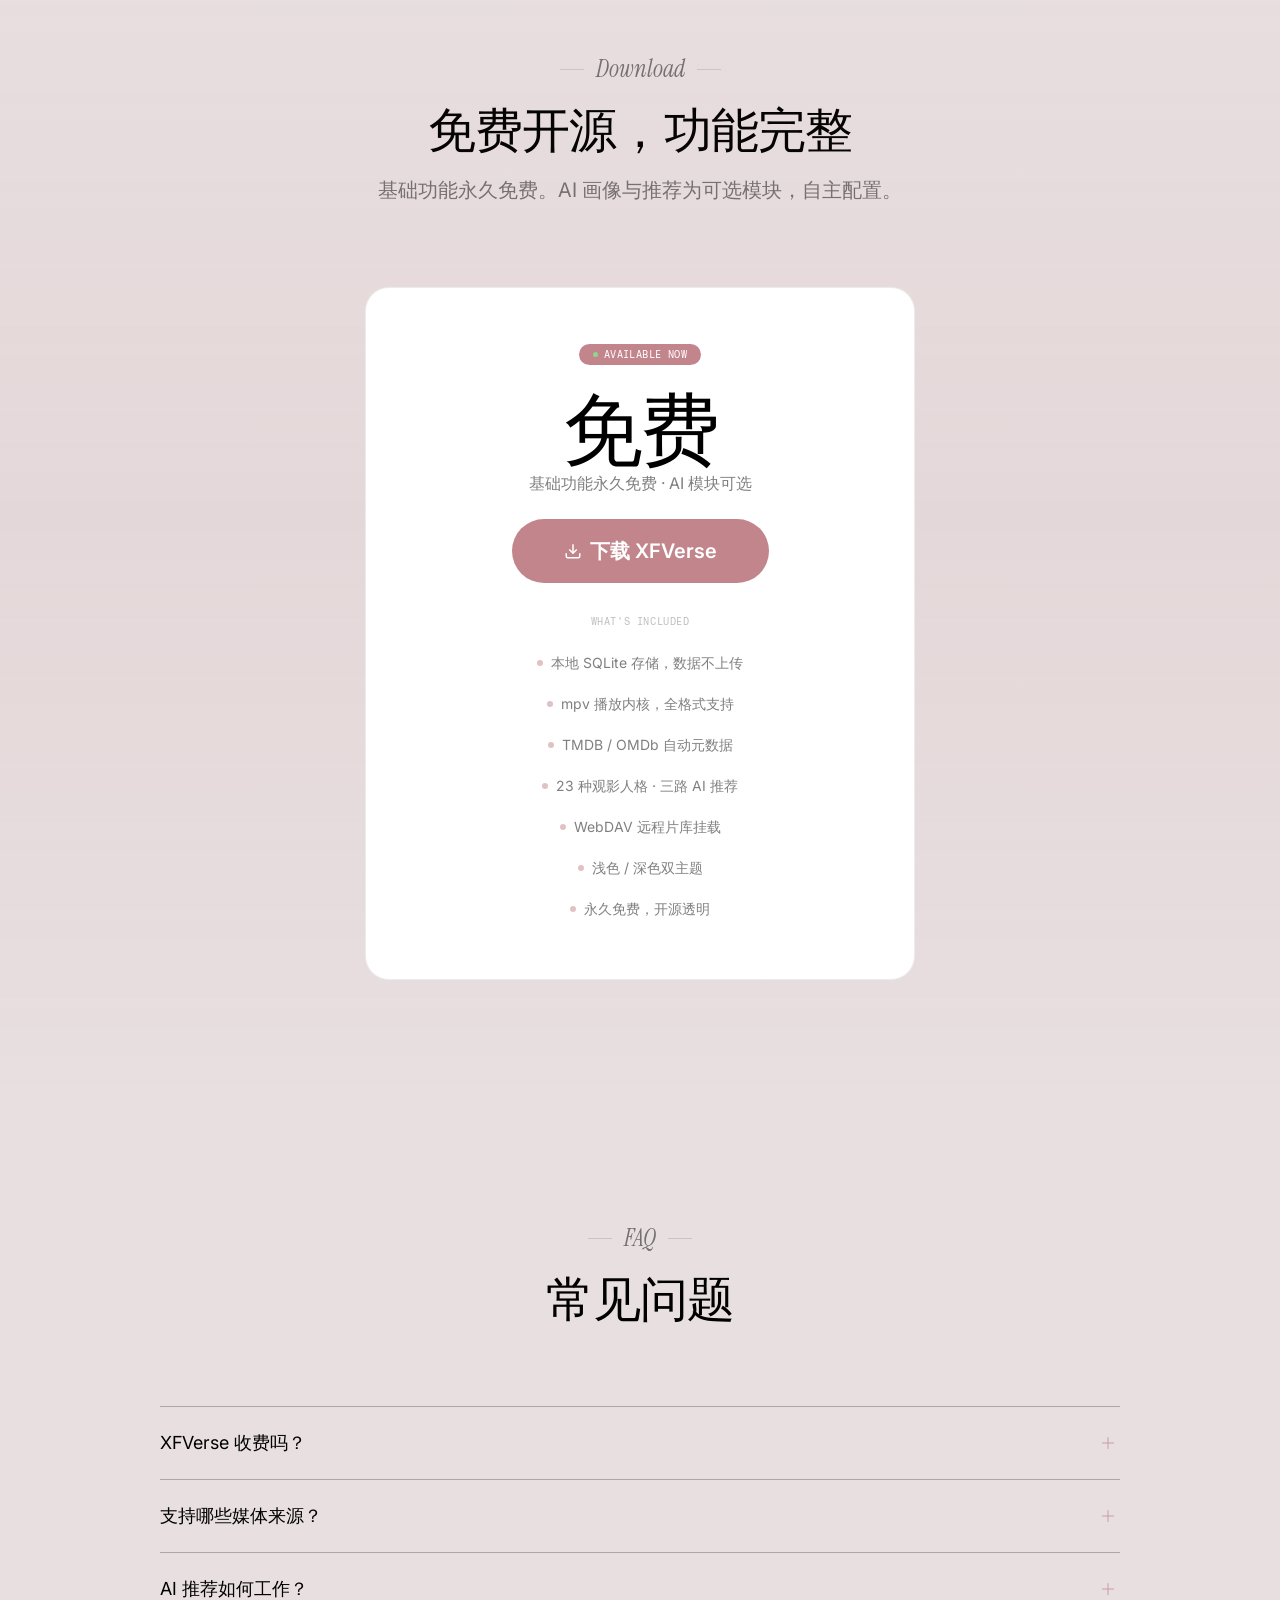
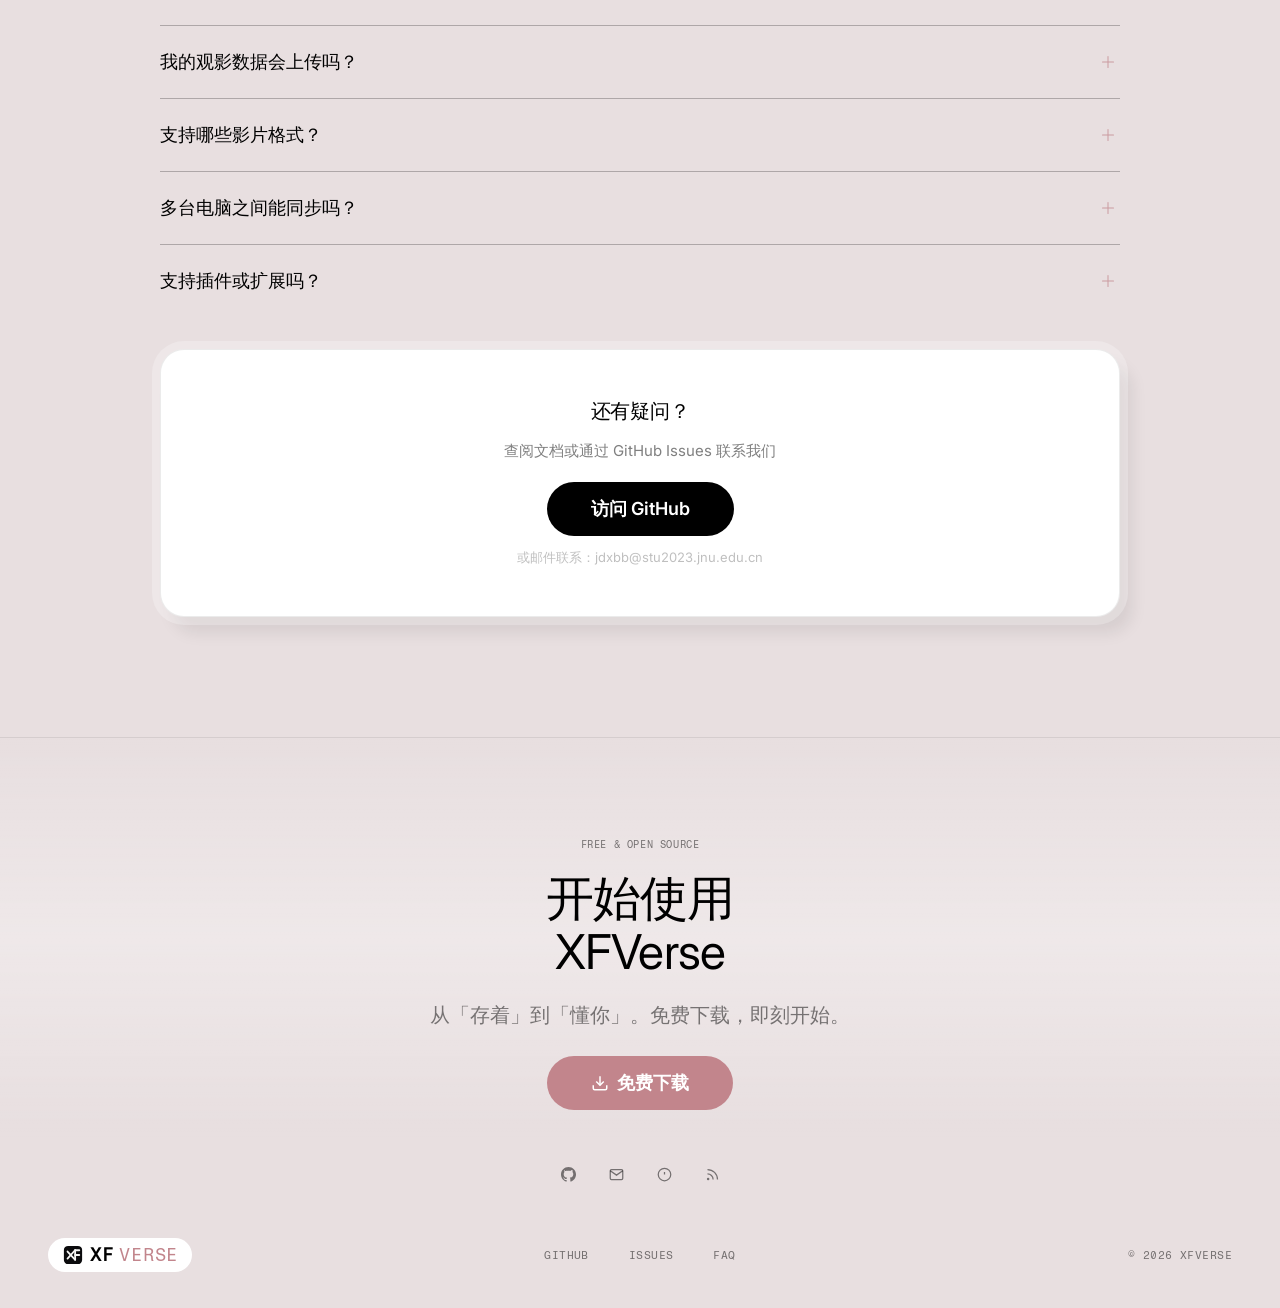
==== commit 8267ba19: "fix: quote mark after text (matching Hanzo order: text → ") - Quote mark is now a separate block-lev" ====
--- a/index.html
+++ b/index.html
@@ -239,7 +239,7 @@
 .testimonial-meta{display:flex;flex-direction:column;gap:2px}
 .testimonial-meta .t-name{font:600 14px/1.3 "Inter",sans-serif;color:var(--text)}
 .testimonial-meta .t-role{font:400 13px/1.4 "Inter",sans-serif;color:var(--text-secondary)}
-.testimonial-quote{font:700 44px/1 "Inter Display","Inter",sans-serif;color:var(--text);opacity:.25;letter-spacing:-.04em;float:right;margin-left:8px;margin-top:-6px}
+.testimonial-quote{font:700 44px/1 "Inter Display","Inter",sans-serif;color:var(--text);opacity:.25;letter-spacing:-.04em;text-align:right;margin-top:-20px}
 .testimonial blockquote{font:400 clamp(18px,2vw,22px)/1.4 "Inter Display","Inter","PingFang SC",sans-serif;color:var(--text);letter-spacing:-.01em}
 
 /* ============ SHOT / PROJECT CARDS (Hanzo "Our Projects" style) ============ */
@@ -571,7 +571,8 @@
     <div class="sec-head"><div class="sec-tag"><em>Blind Test</em></div><h2>大模型盲测</h2></div>
     <div class="testimonials">
       <div class="testimonial fade-up">
-        <blockquote><span class="testimonial-quote">&ldquo;</span>三路 AI 策略在信任度盲测中显著优于单一协同过滤。23 种观影人格，聚类一致性达 87%。</blockquote>
+        <blockquote>三路 AI 策略在信任度盲测中显著优于单一协同过滤。23 种观影人格，聚类一致性达 87%。</blockquote>
+        <div class="testimonial-quote">&ldquo;</div>
         <div class="testimonial-top">
           <div class="testimonial-curve"><img src="https://framerusercontent.com/images/GQYbkjoIOqJZo9gC9bpE4YLn18.png?width=1536&height=1024" alt=""></div>
           <div class="testimonial-meta">
@@ -582,7 +583,8 @@
       </div>
       <div class="testimonial fade-up">
         <div class="testimonial-quote">&ldquo;</div>
-        <blockquote><span class="testimonial-quote">&ldquo;</span>三路策略 + 候选池去重，推荐多样性显著优于传统 Top-N。每部推荐附理由，拒绝黑盒。</blockquote>
+        <blockquote>三路策略 + 候选池去重，推荐多样性显著优于传统 Top-N。每部推荐附理由，拒绝黑盒。</blockquote>
+        <div class="testimonial-quote">&ldquo;</div>
         <div class="testimonial-top">
           <div class="testimonial-curve"><img src="https://framerusercontent.com/images/TjQr3Mj8oNK6Ndfogb5IMNxXGg.png?width=1536&height=1024" alt=""></div>
           <div class="testimonial-meta">
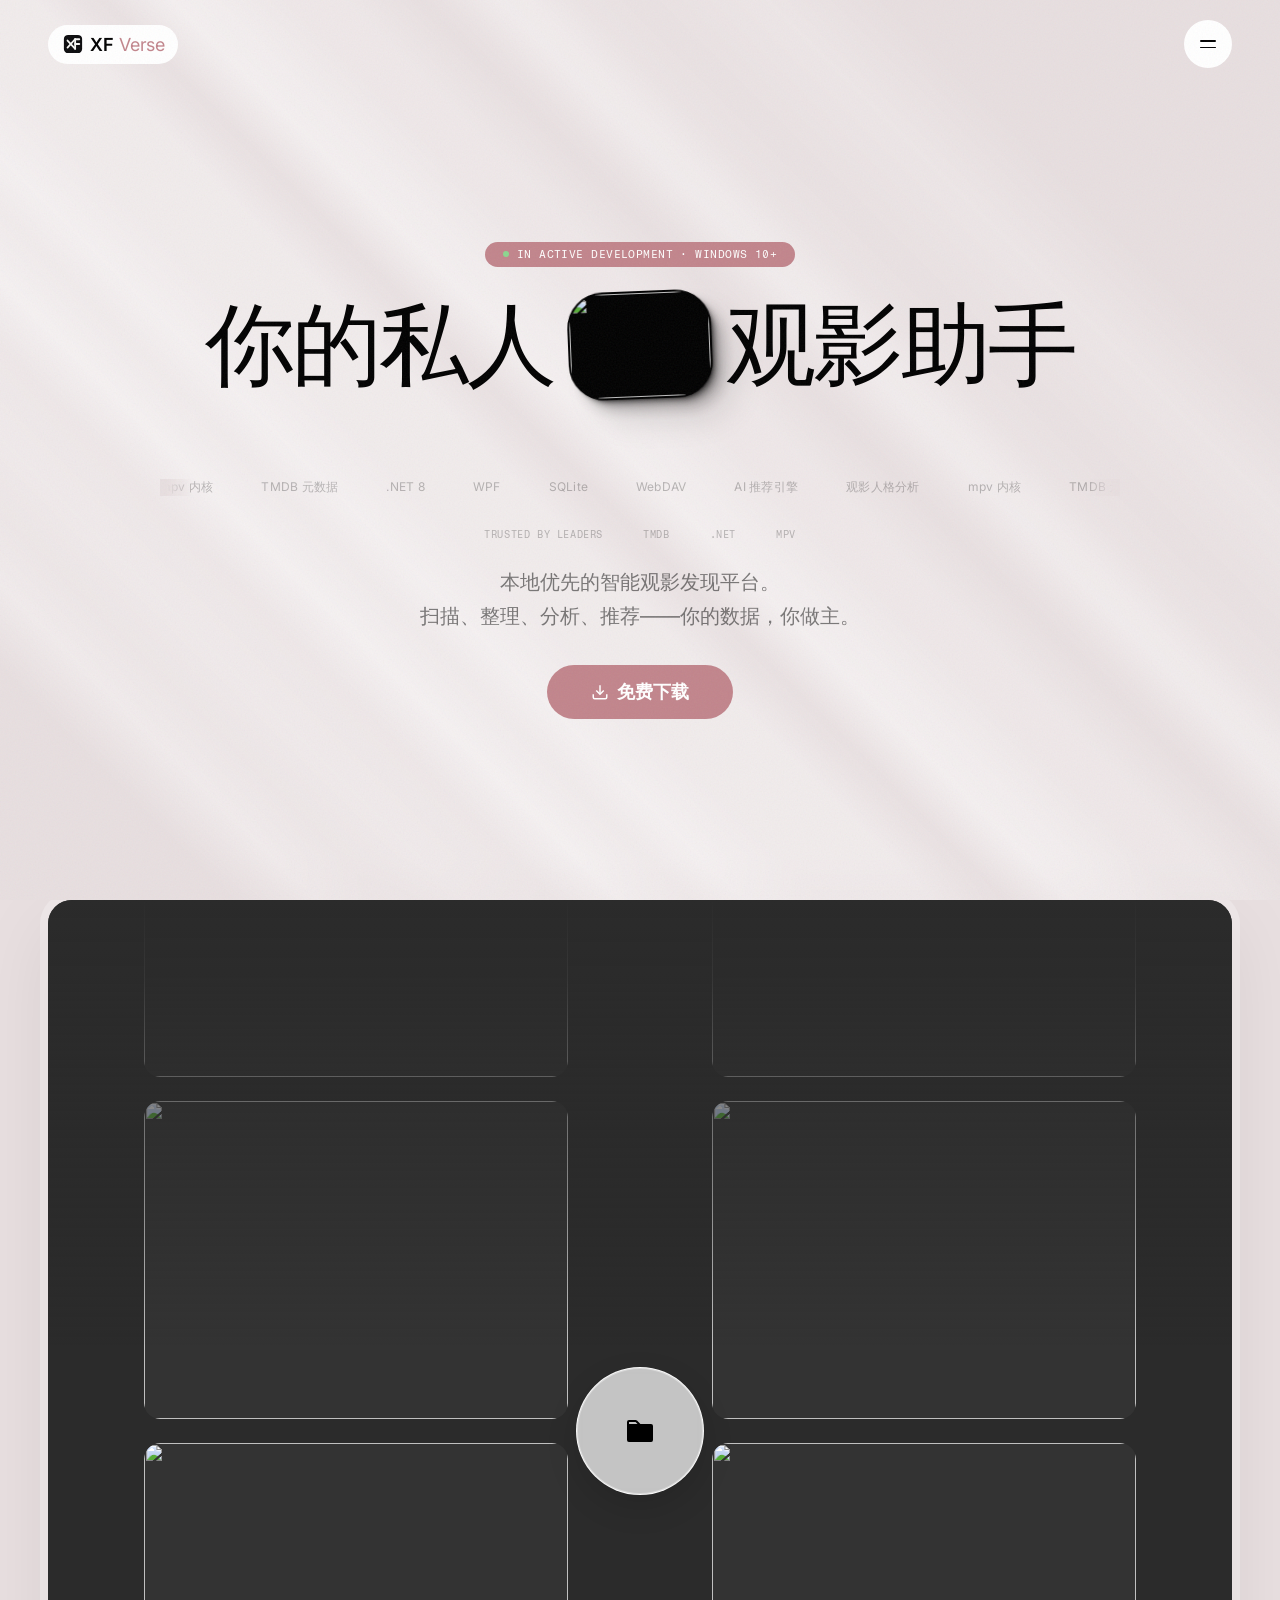
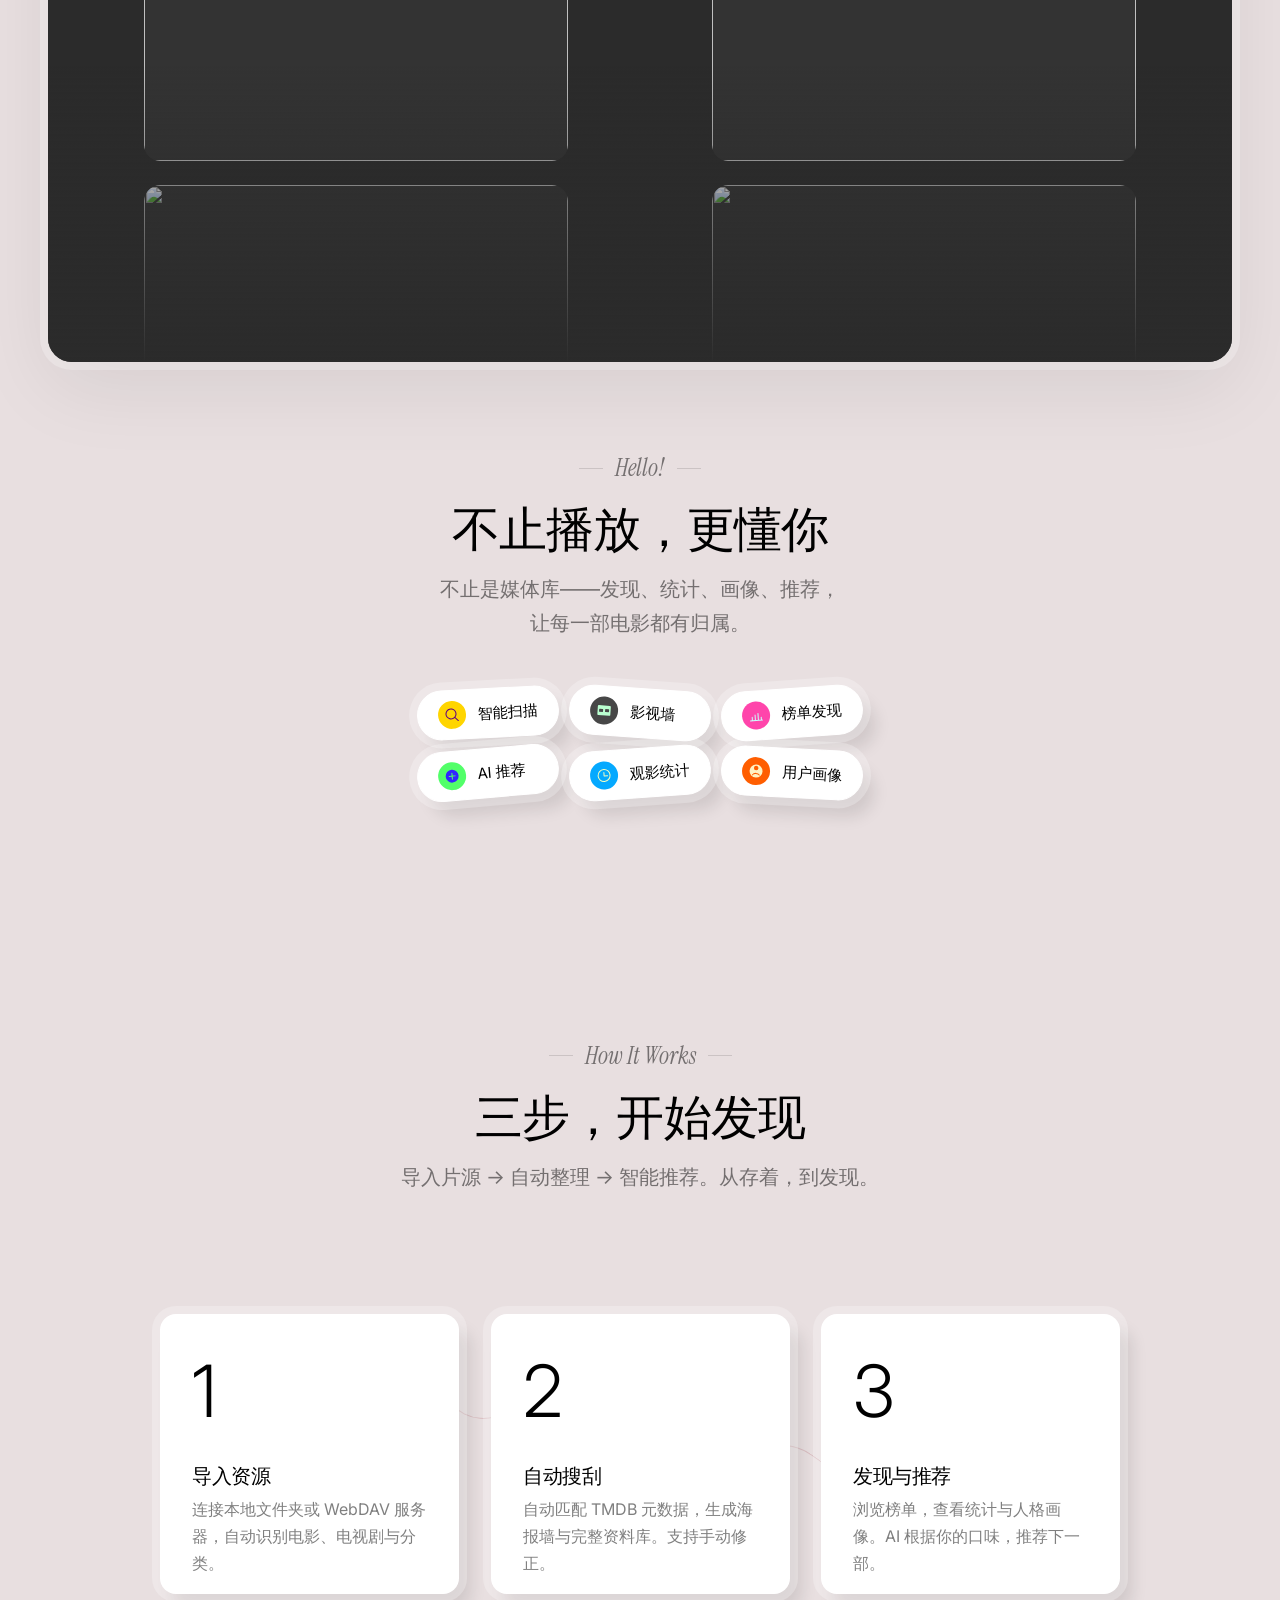
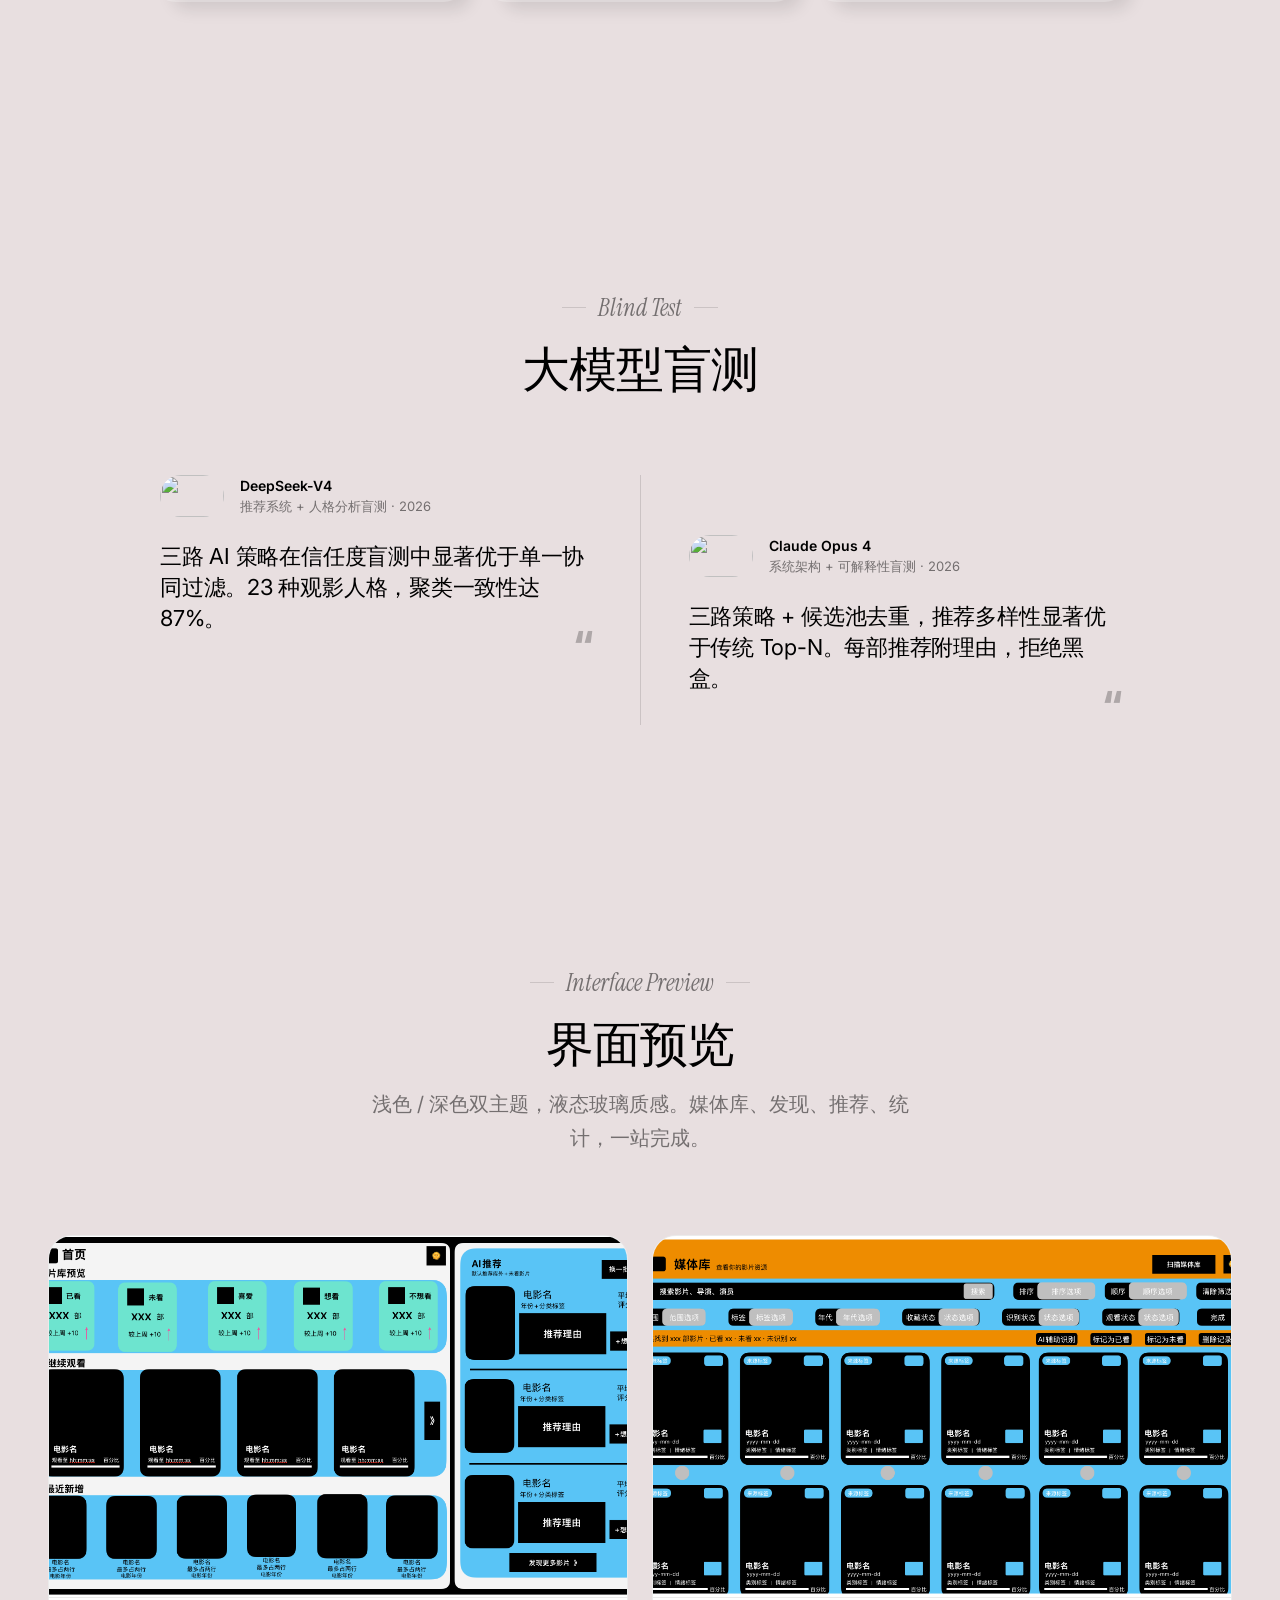
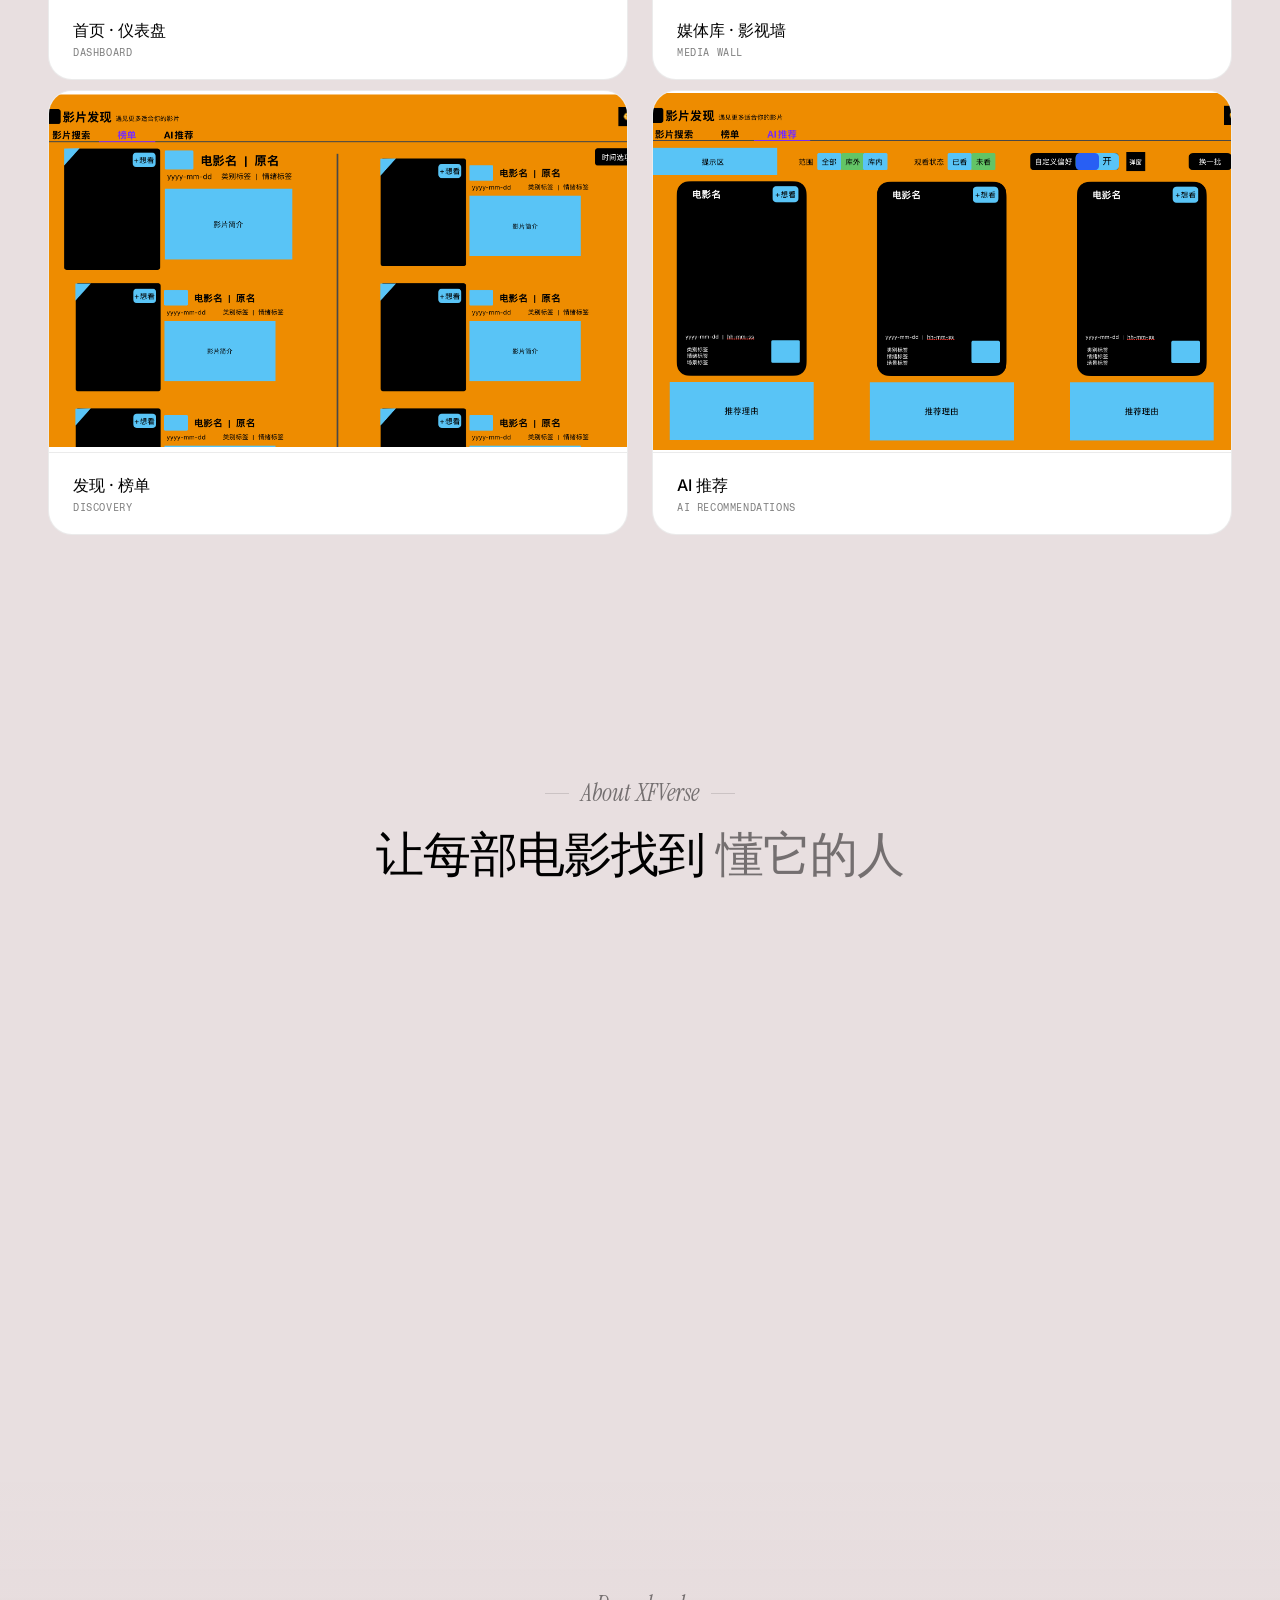
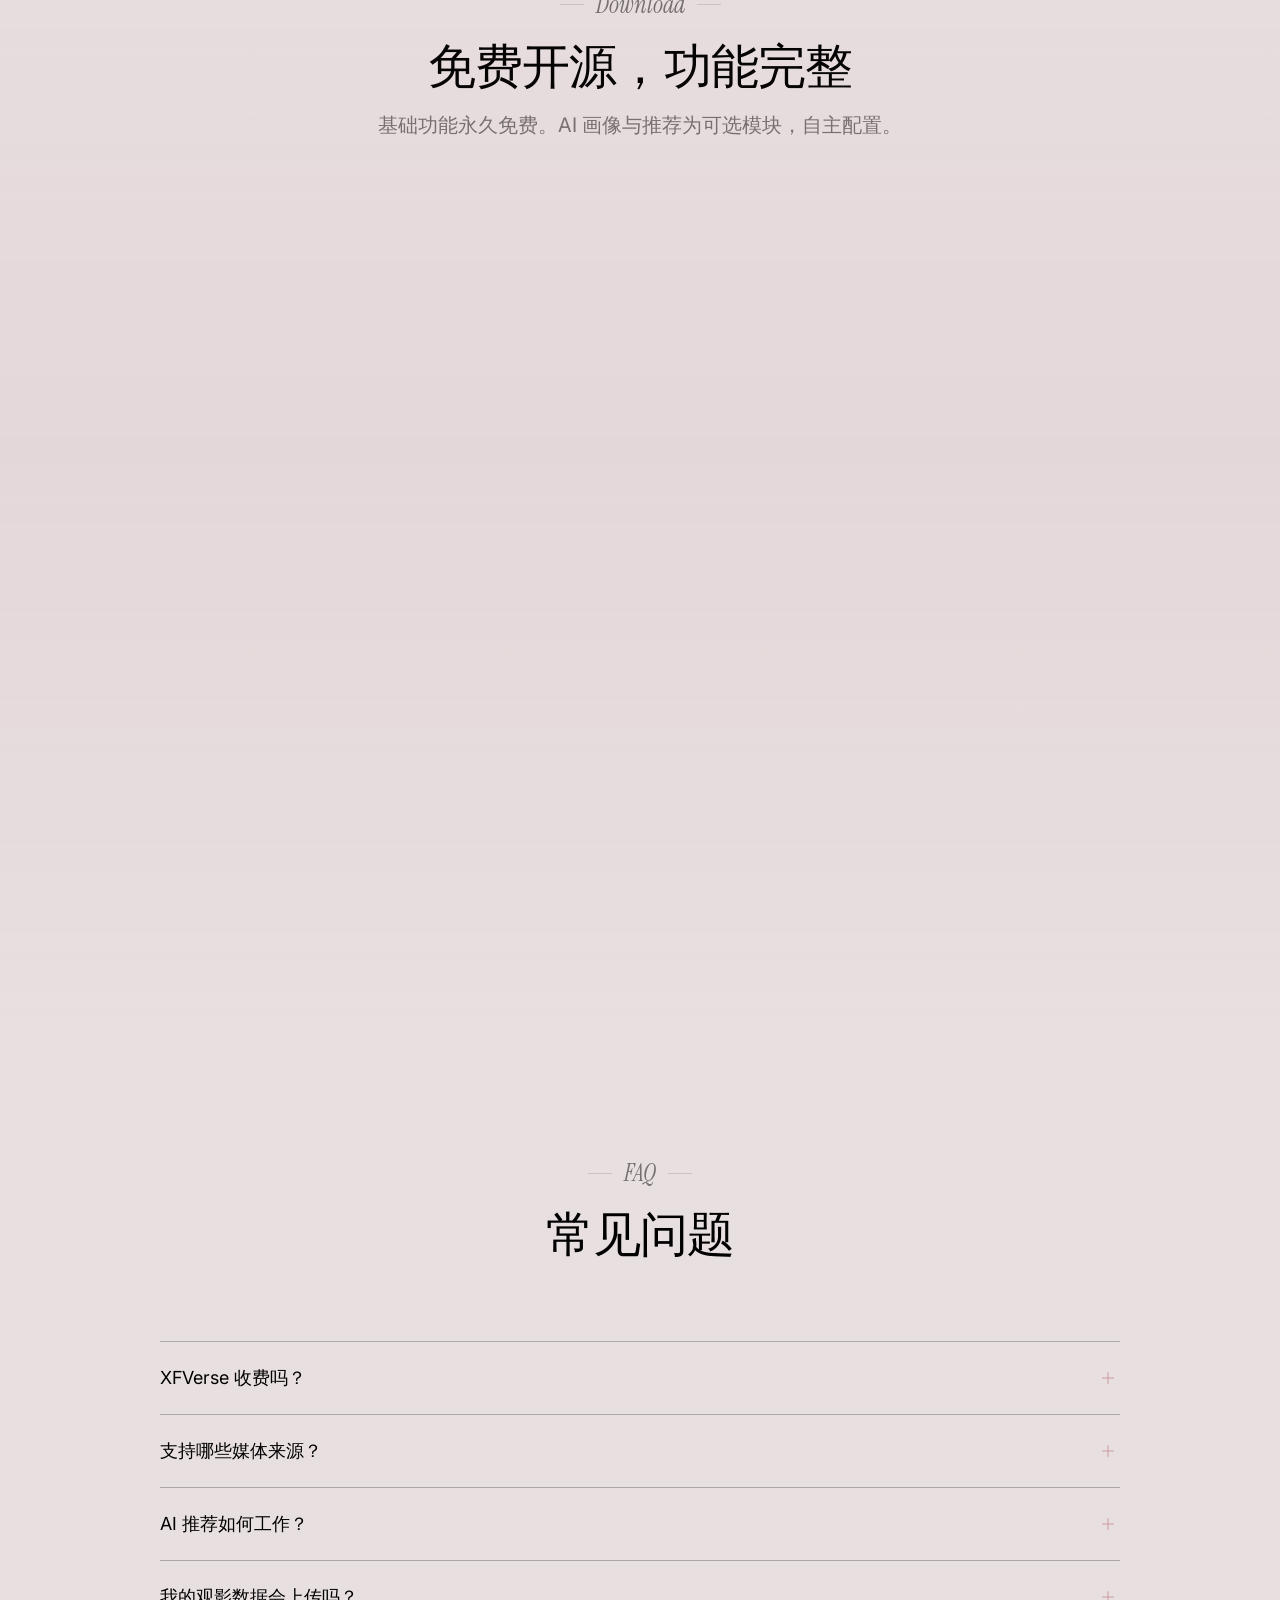
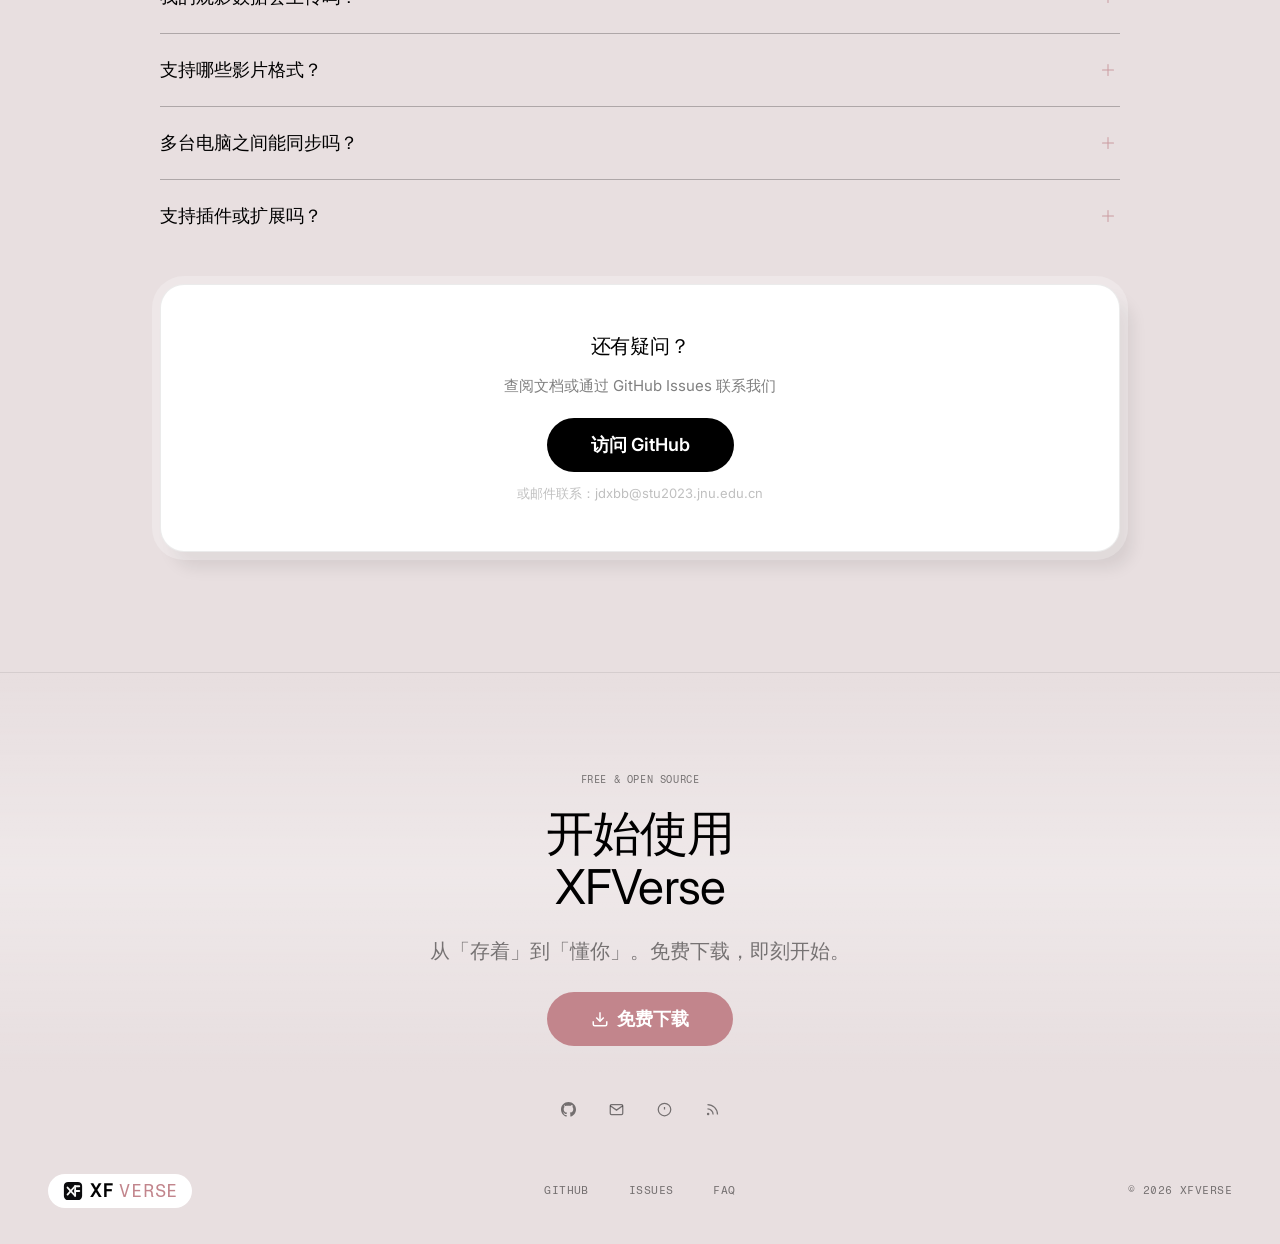
==== commit 0fbcd0a9: "fix: testimonials — Hanzo exact order: curve+name → text → one quote mark - Fixed duplicate quote ma" ====
--- a/index.html
+++ b/index.html
@@ -239,7 +239,7 @@
 .testimonial-meta{display:flex;flex-direction:column;gap:2px}
 .testimonial-meta .t-name{font:600 14px/1.3 "Inter",sans-serif;color:var(--text)}
 .testimonial-meta .t-role{font:400 13px/1.4 "Inter",sans-serif;color:var(--text-secondary)}
-.testimonial-quote{font:700 44px/1 "Inter Display","Inter",sans-serif;color:var(--text);opacity:.25;letter-spacing:-.04em;text-align:right;margin-top:-20px}
+.testimonial-quote{font:700 44px/.8 "Inter Display","Inter",sans-serif;color:var(--text);opacity:.25;letter-spacing:-.04em;text-align:right;margin-top:-28px}
 .testimonial blockquote{font:400 clamp(18px,2vw,22px)/1.4 "Inter Display","Inter","PingFang SC",sans-serif;color:var(--text);letter-spacing:-.01em}
 
 /* ============ SHOT / PROJECT CARDS (Hanzo "Our Projects" style) ============ */
@@ -571,8 +571,6 @@
     <div class="sec-head"><div class="sec-tag"><em>Blind Test</em></div><h2>大模型盲测</h2></div>
     <div class="testimonials">
       <div class="testimonial fade-up">
-        <blockquote>三路 AI 策略在信任度盲测中显著优于单一协同过滤。23 种观影人格，聚类一致性达 87%。</blockquote>
-        <div class="testimonial-quote">&ldquo;</div>
         <div class="testimonial-top">
           <div class="testimonial-curve"><img src="https://framerusercontent.com/images/GQYbkjoIOqJZo9gC9bpE4YLn18.png?width=1536&height=1024" alt=""></div>
           <div class="testimonial-meta">
@@ -580,11 +578,10 @@
             <div class="t-role">推荐系统 + 人格分析盲测 · 2026</div>
           </div>
         </div>
+        <blockquote>三路 AI 策略在信任度盲测中显著优于单一协同过滤。23 种观影人格，聚类一致性达 87%。</blockquote>
+        <div class="testimonial-quote">&ldquo;</div>
       </div>
       <div class="testimonial fade-up">
-        <div class="testimonial-quote">&ldquo;</div>
-        <blockquote>三路策略 + 候选池去重，推荐多样性显著优于传统 Top-N。每部推荐附理由，拒绝黑盒。</blockquote>
-        <div class="testimonial-quote">&ldquo;</div>
         <div class="testimonial-top">
           <div class="testimonial-curve"><img src="https://framerusercontent.com/images/TjQr3Mj8oNK6Ndfogb5IMNxXGg.png?width=1536&height=1024" alt=""></div>
           <div class="testimonial-meta">
@@ -592,6 +589,8 @@
             <div class="t-role">系统架构 + 可解释性盲测 · 2026</div>
           </div>
         </div>
+        <blockquote>三路策略 + 候选池去重，推荐多样性显著优于传统 Top-N。每部推荐附理由，拒绝黑盒。</blockquote>
+        <div class="testimonial-quote">&ldquo;</div>
       </div>
     </div>
   </div>
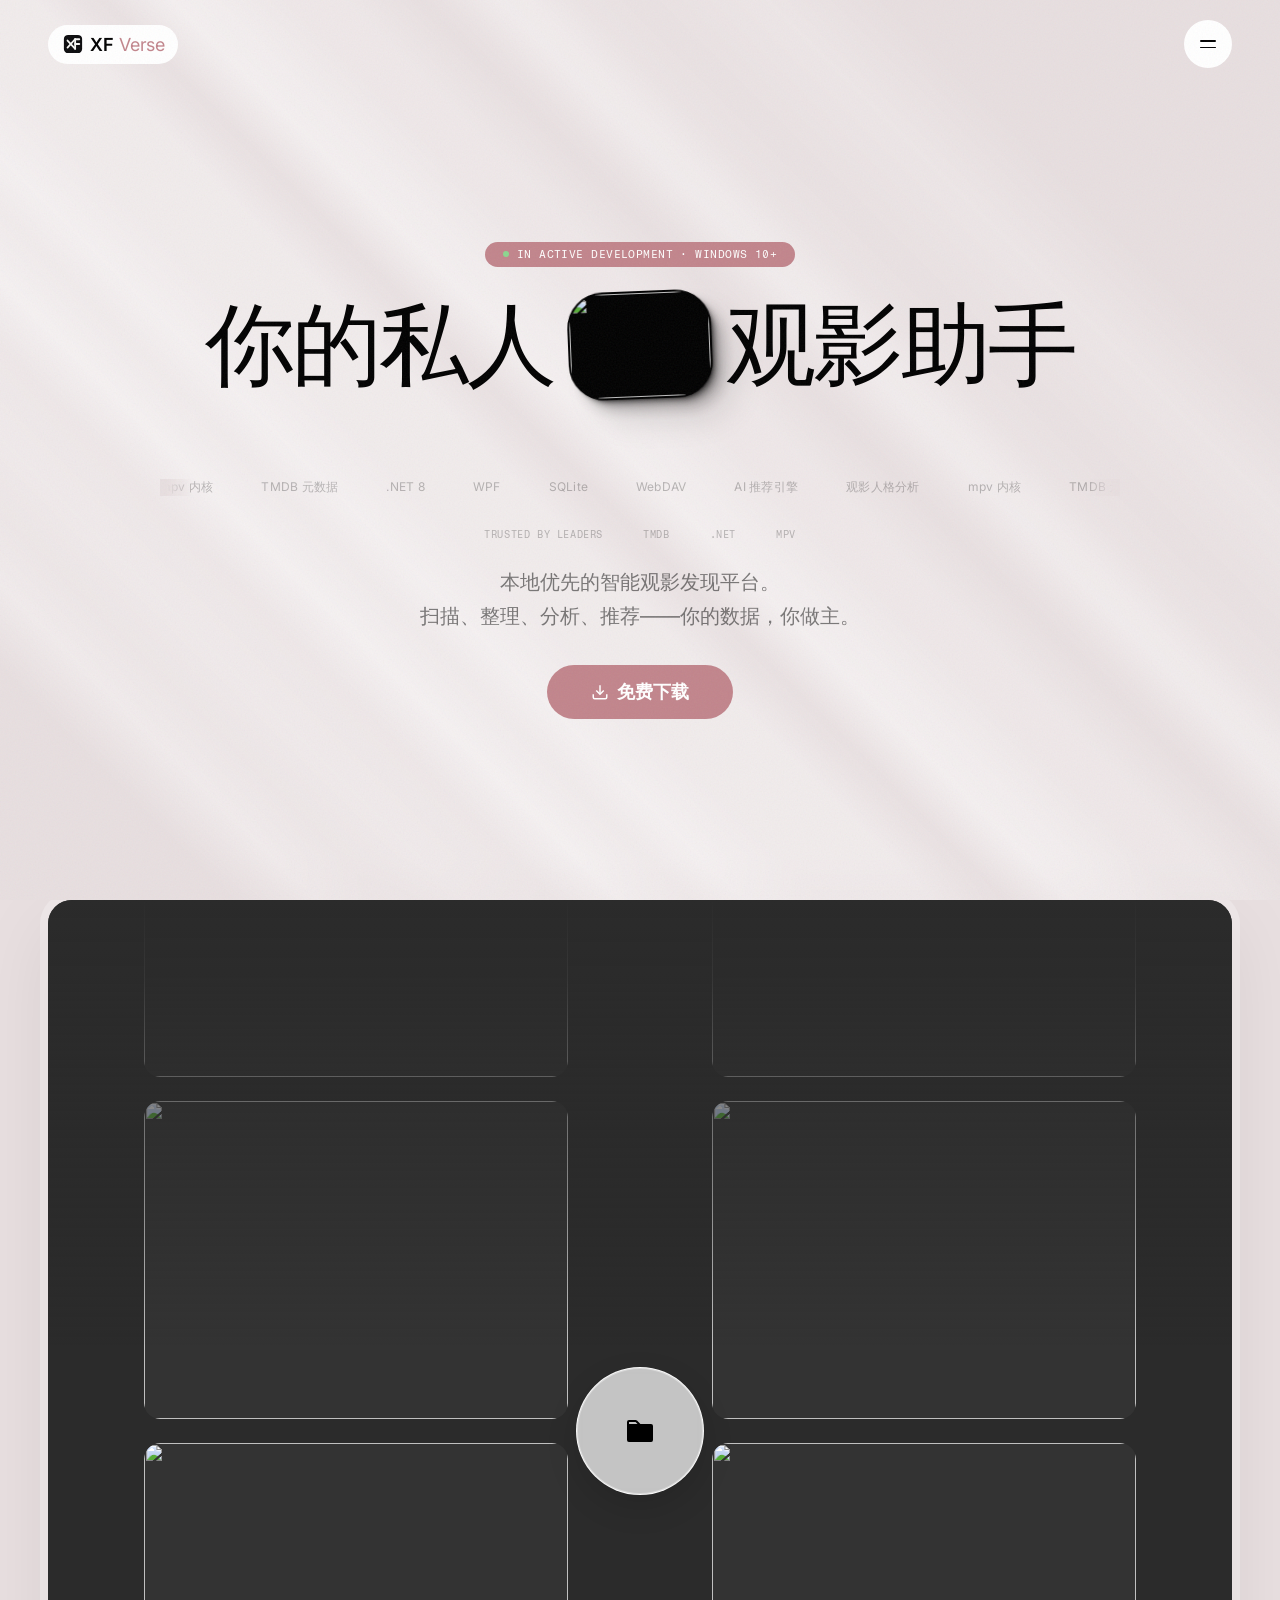
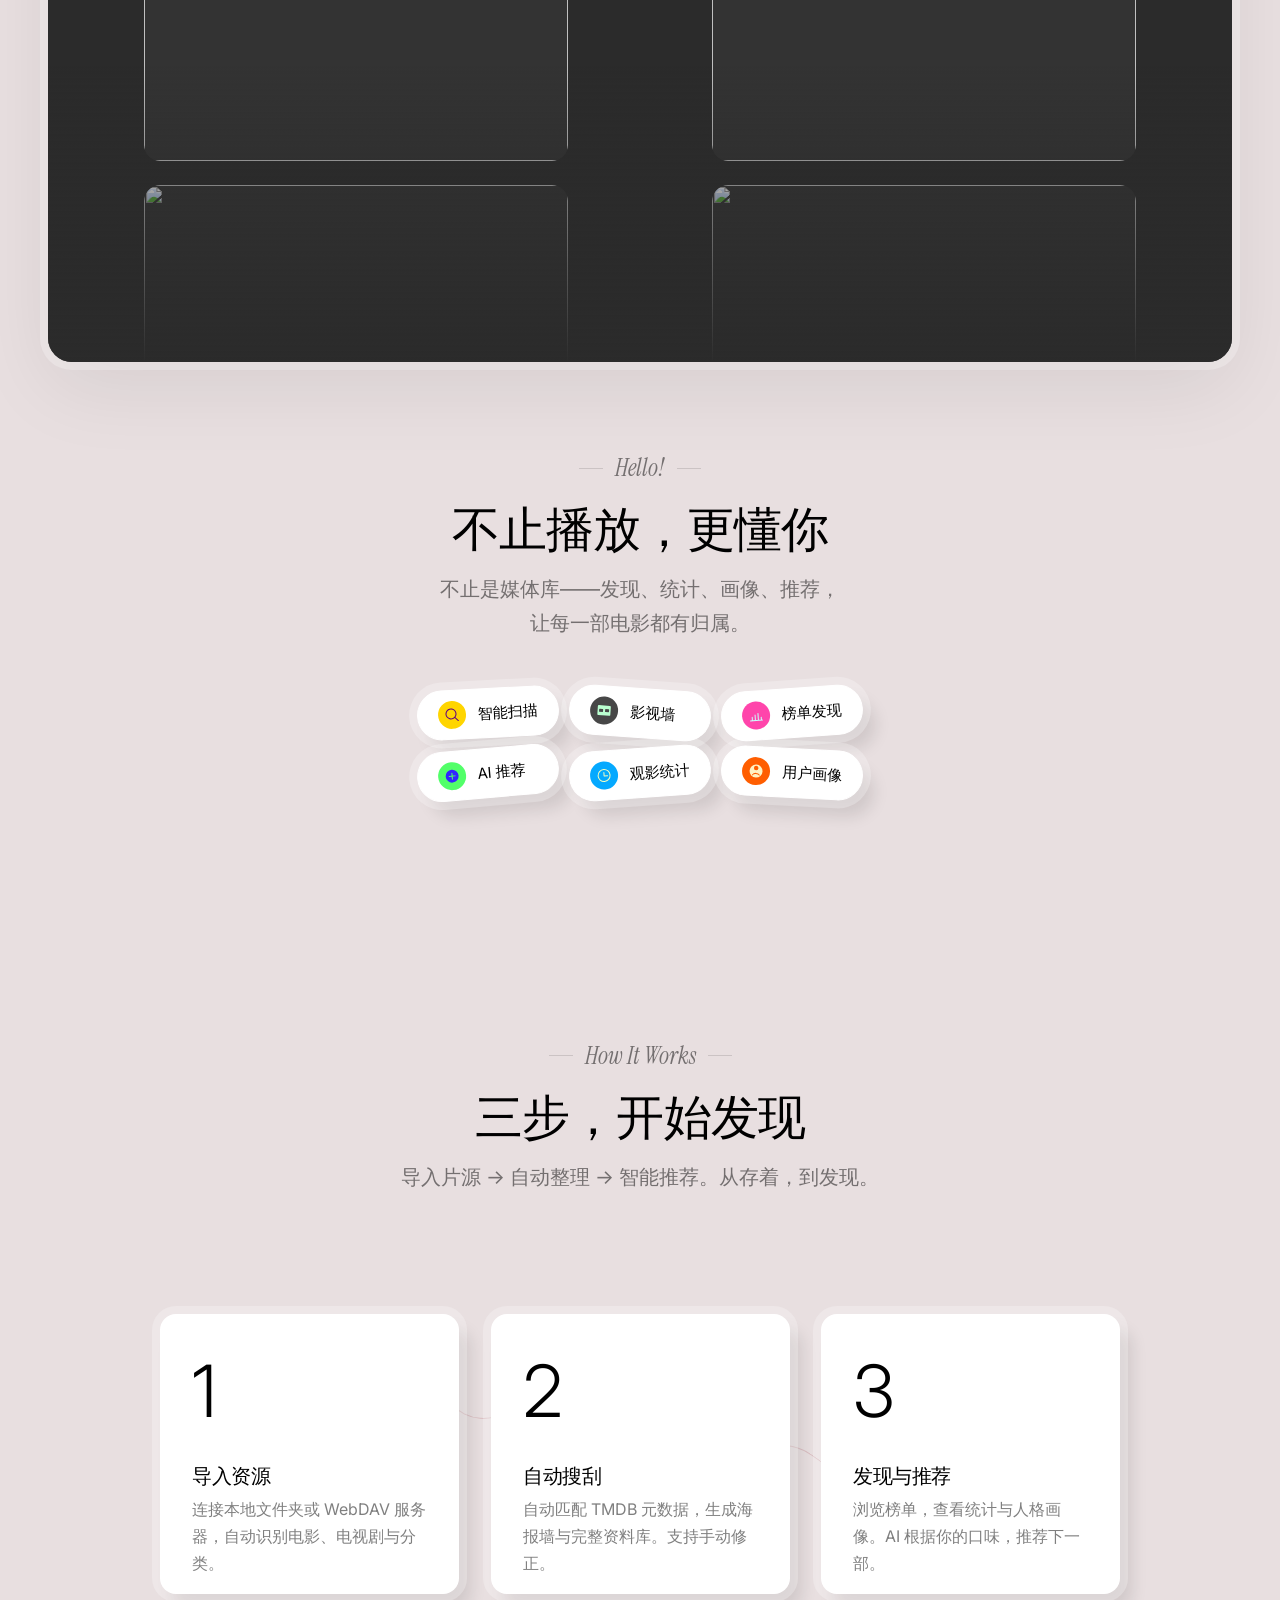
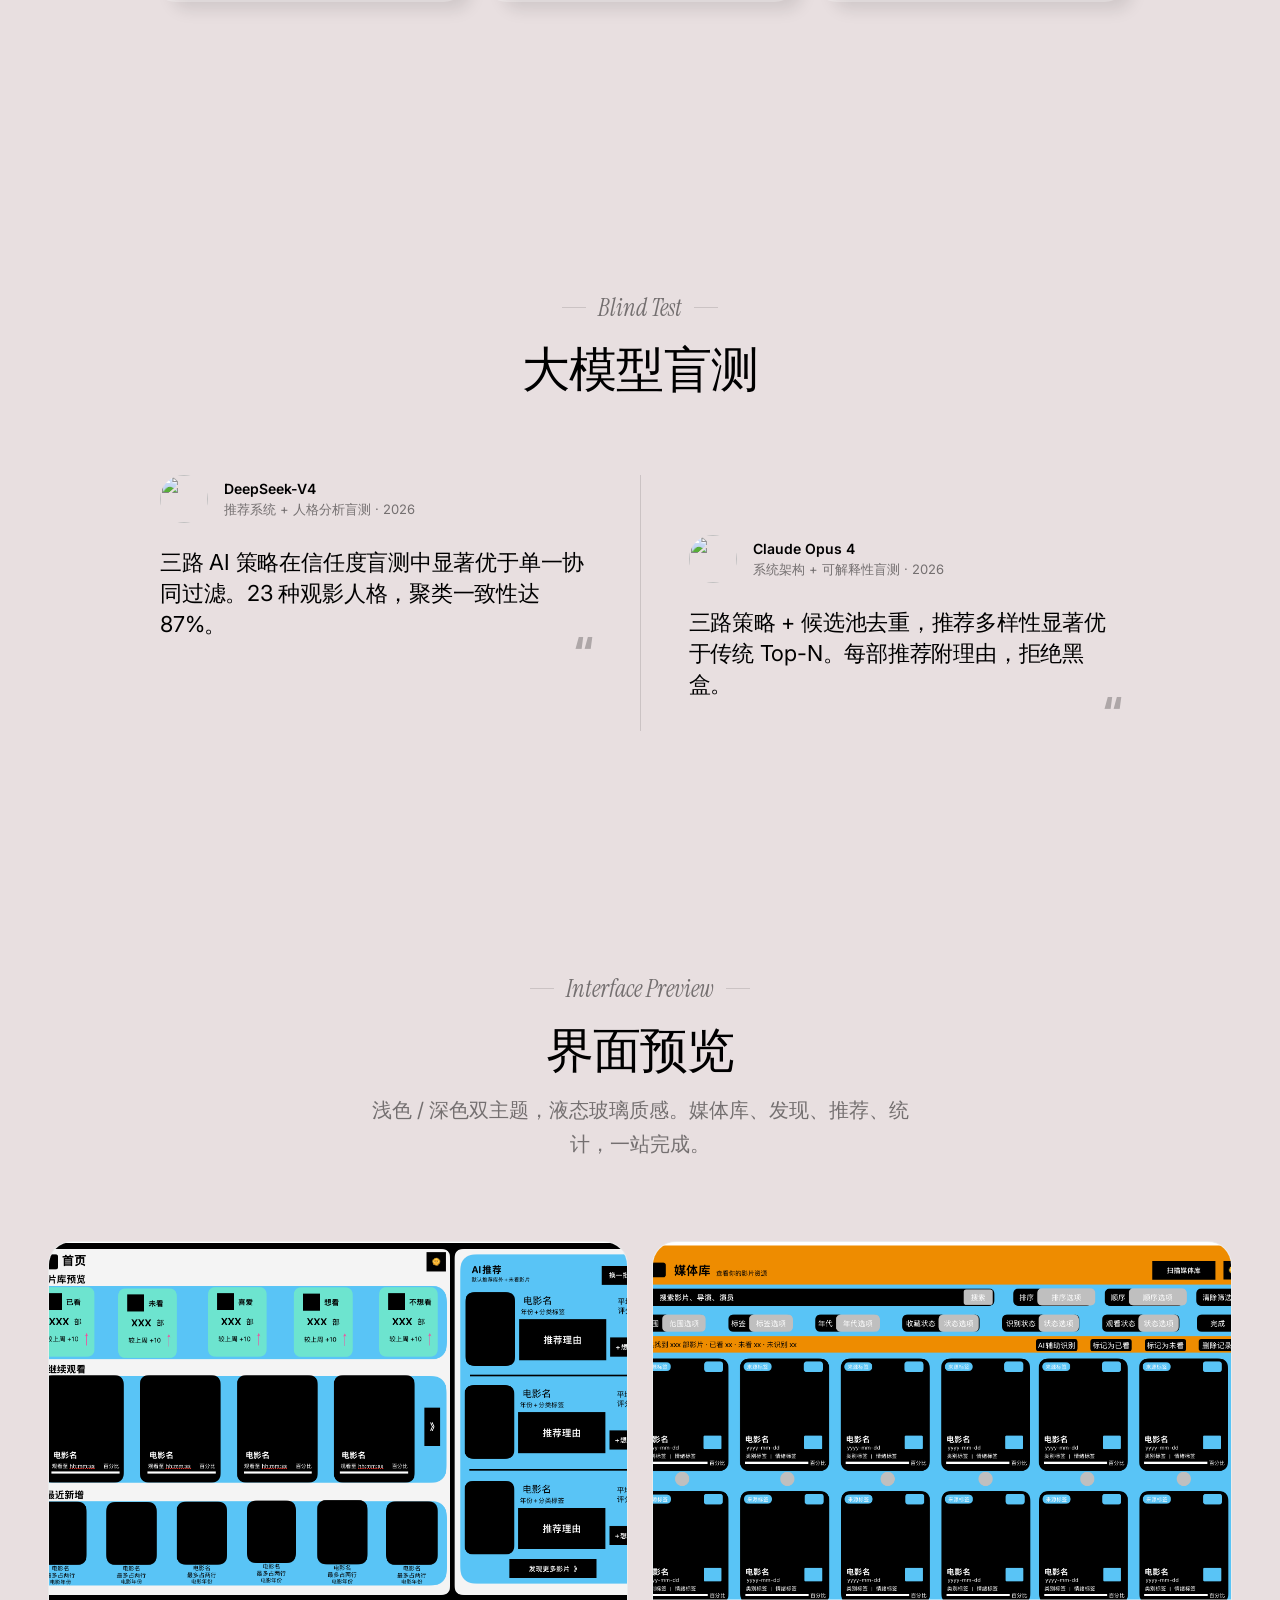
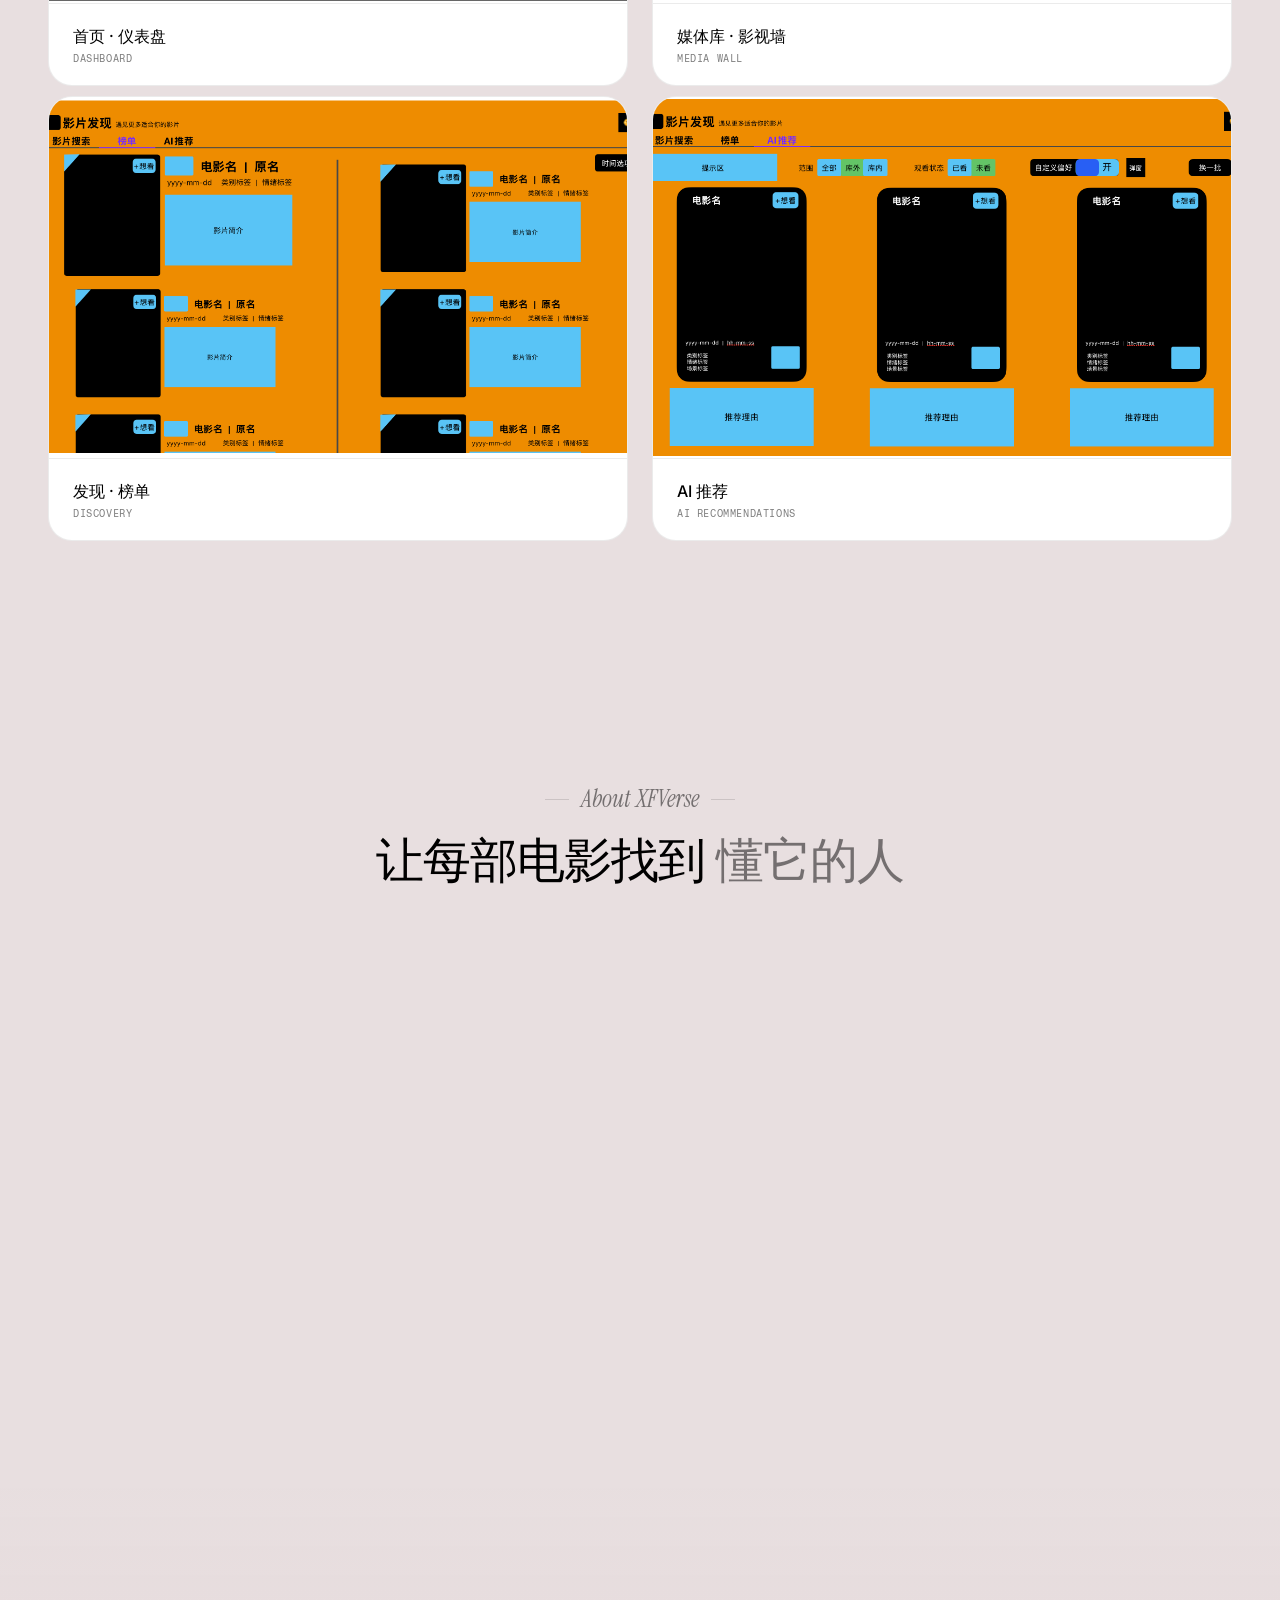
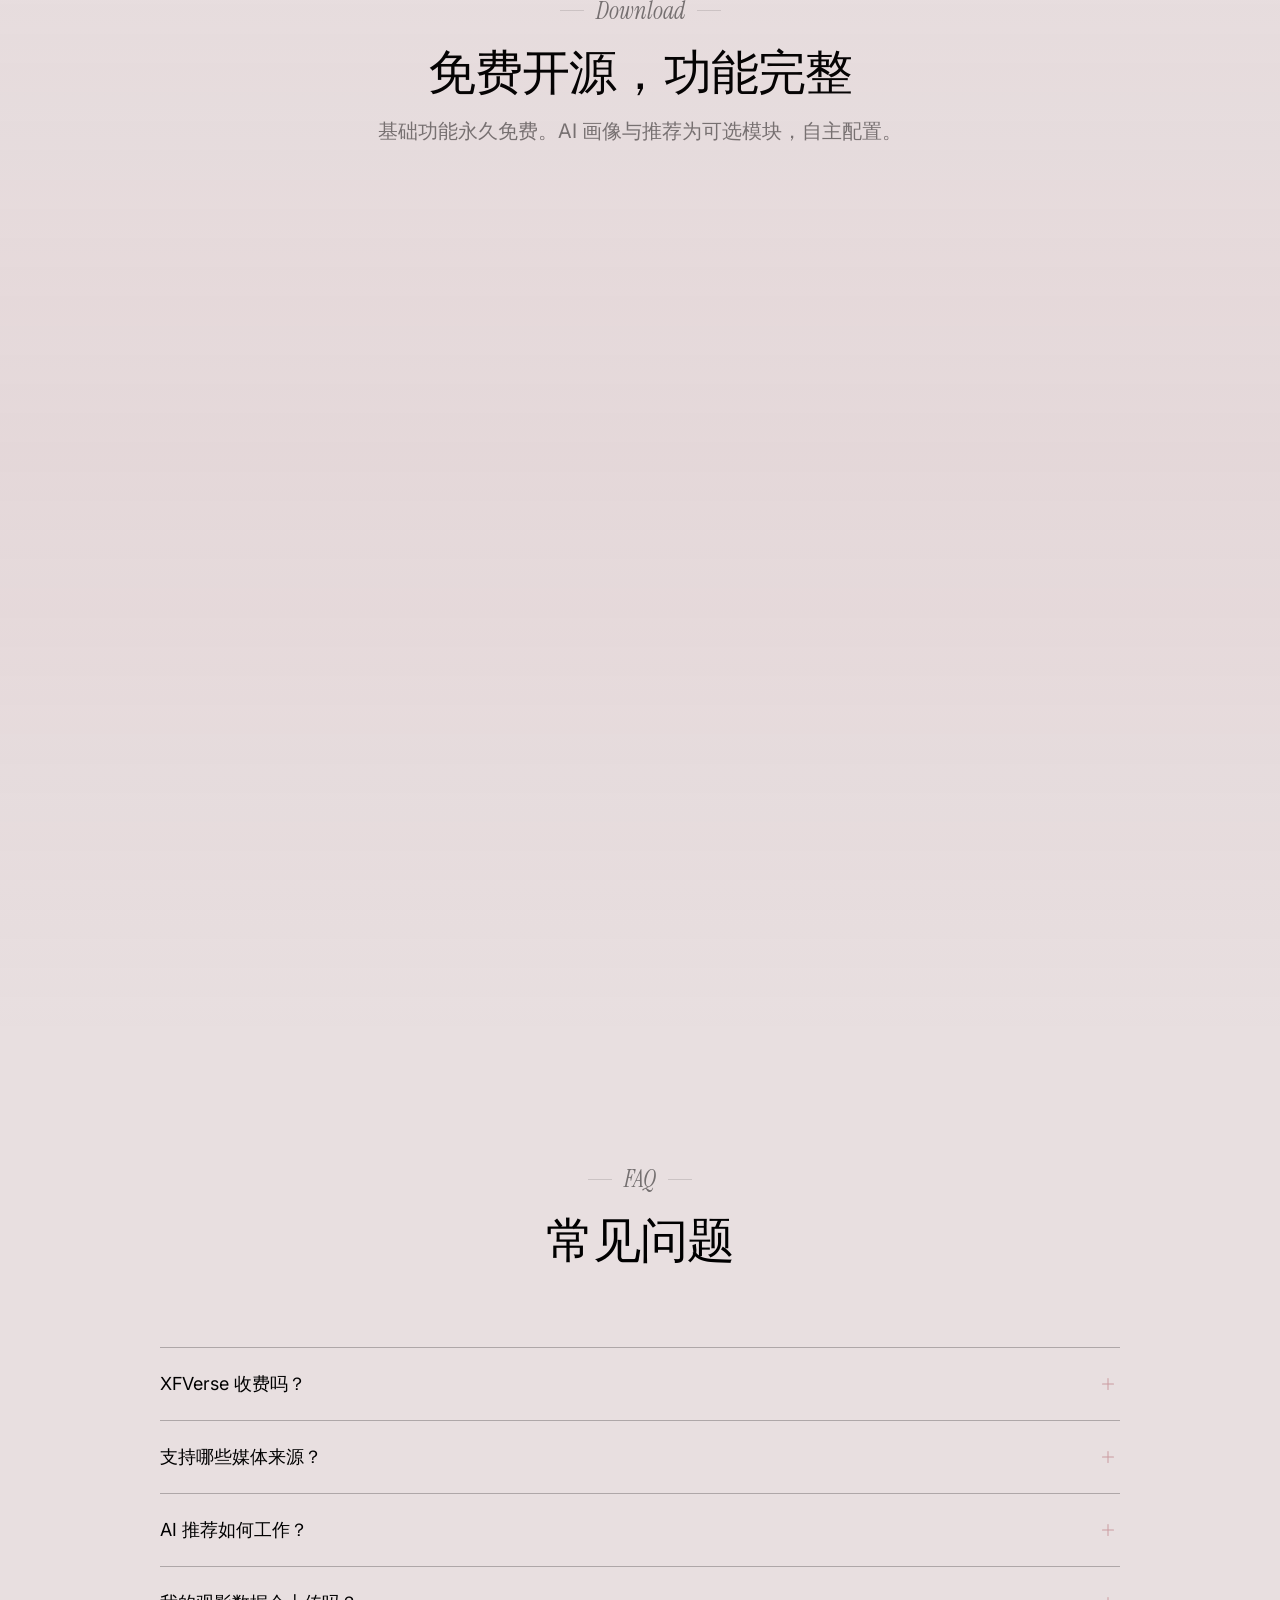
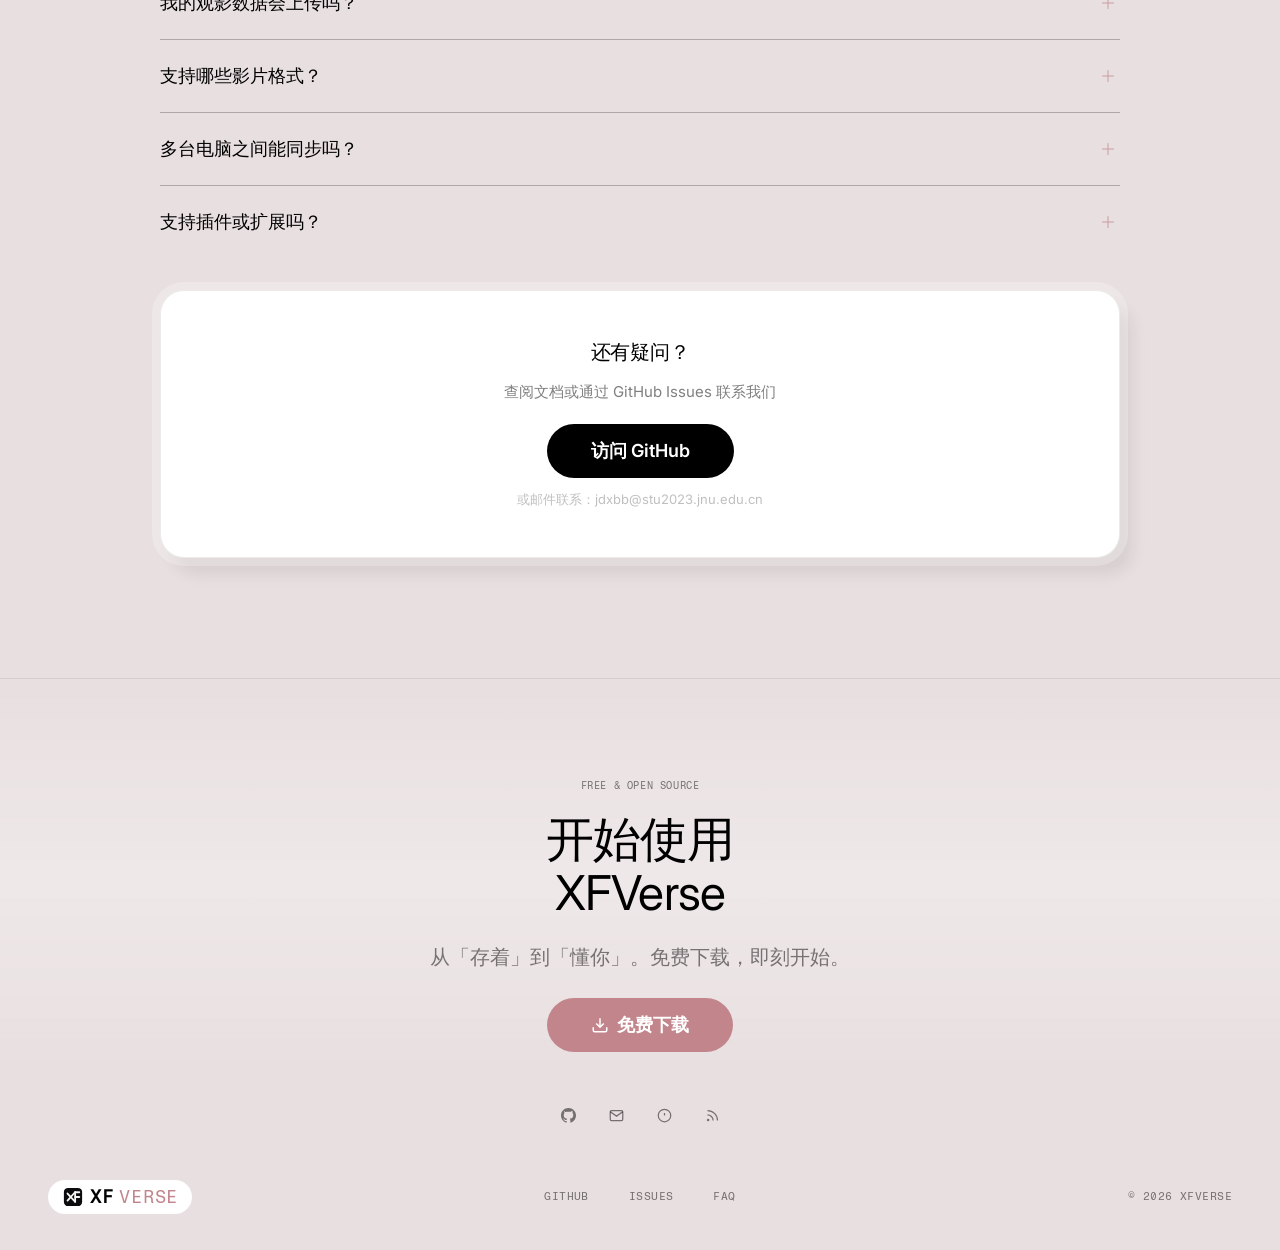
==== commit ddc7061d: "fix: testimonial avatar — circle (48px, border-radius:50%)" ====
--- a/index.html
+++ b/index.html
@@ -234,7 +234,7 @@
 .testimonials>:first-child{border-right:1px solid rgba(0,0,0,.12);padding-right:48px}
 .testimonials>:last-child{padding-left:0}
 .testimonial-top{display:flex;align-items:center;gap:16px}
-.testimonial-curve{width:64px;height:42px;flex-shrink:0;border-radius:297px;overflow:hidden;position:relative}
+.testimonial-curve{width:48px;height:48px;flex-shrink:0;border-radius:50%;overflow:hidden;position:relative}
 .testimonial-curve img{position:absolute;inset:0;width:100%;height:100%;object-fit:cover}
 .testimonial-meta{display:flex;flex-direction:column;gap:2px}
 .testimonial-meta .t-name{font:600 14px/1.3 "Inter",sans-serif;color:var(--text)}
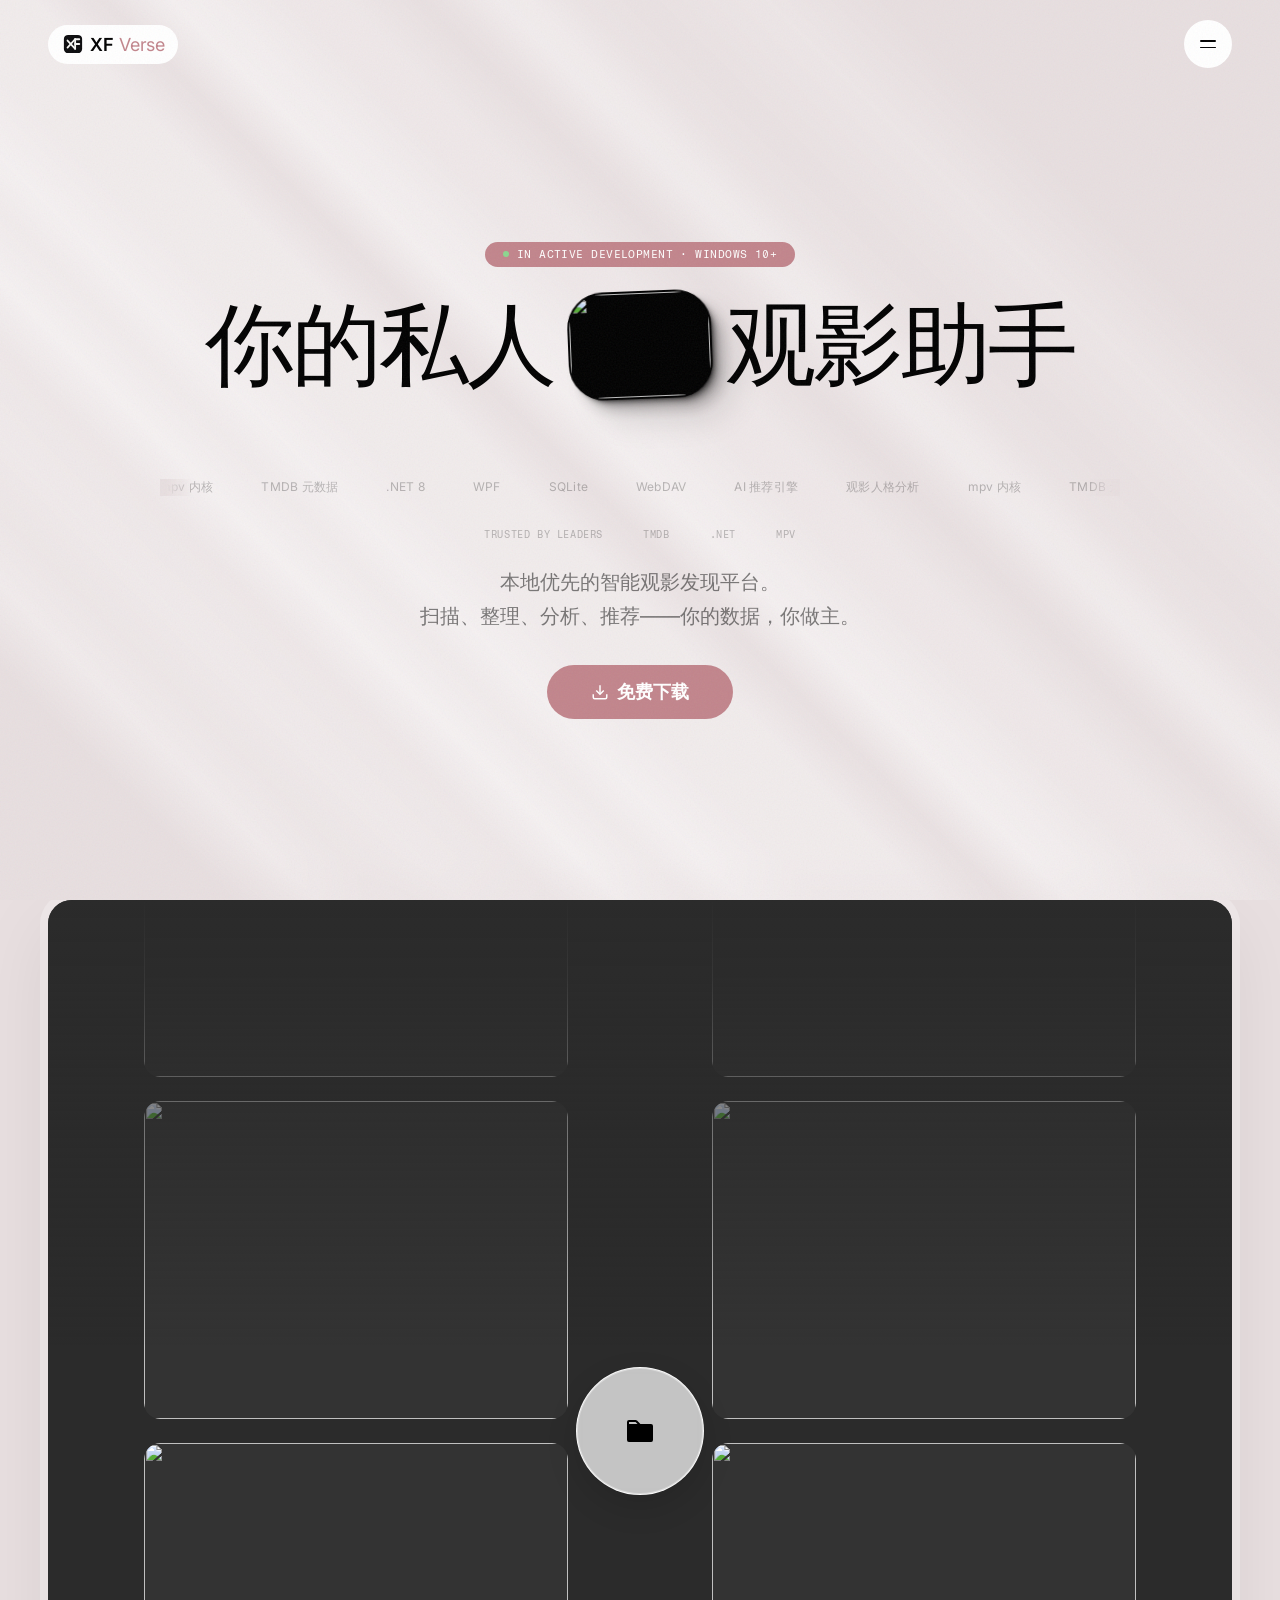
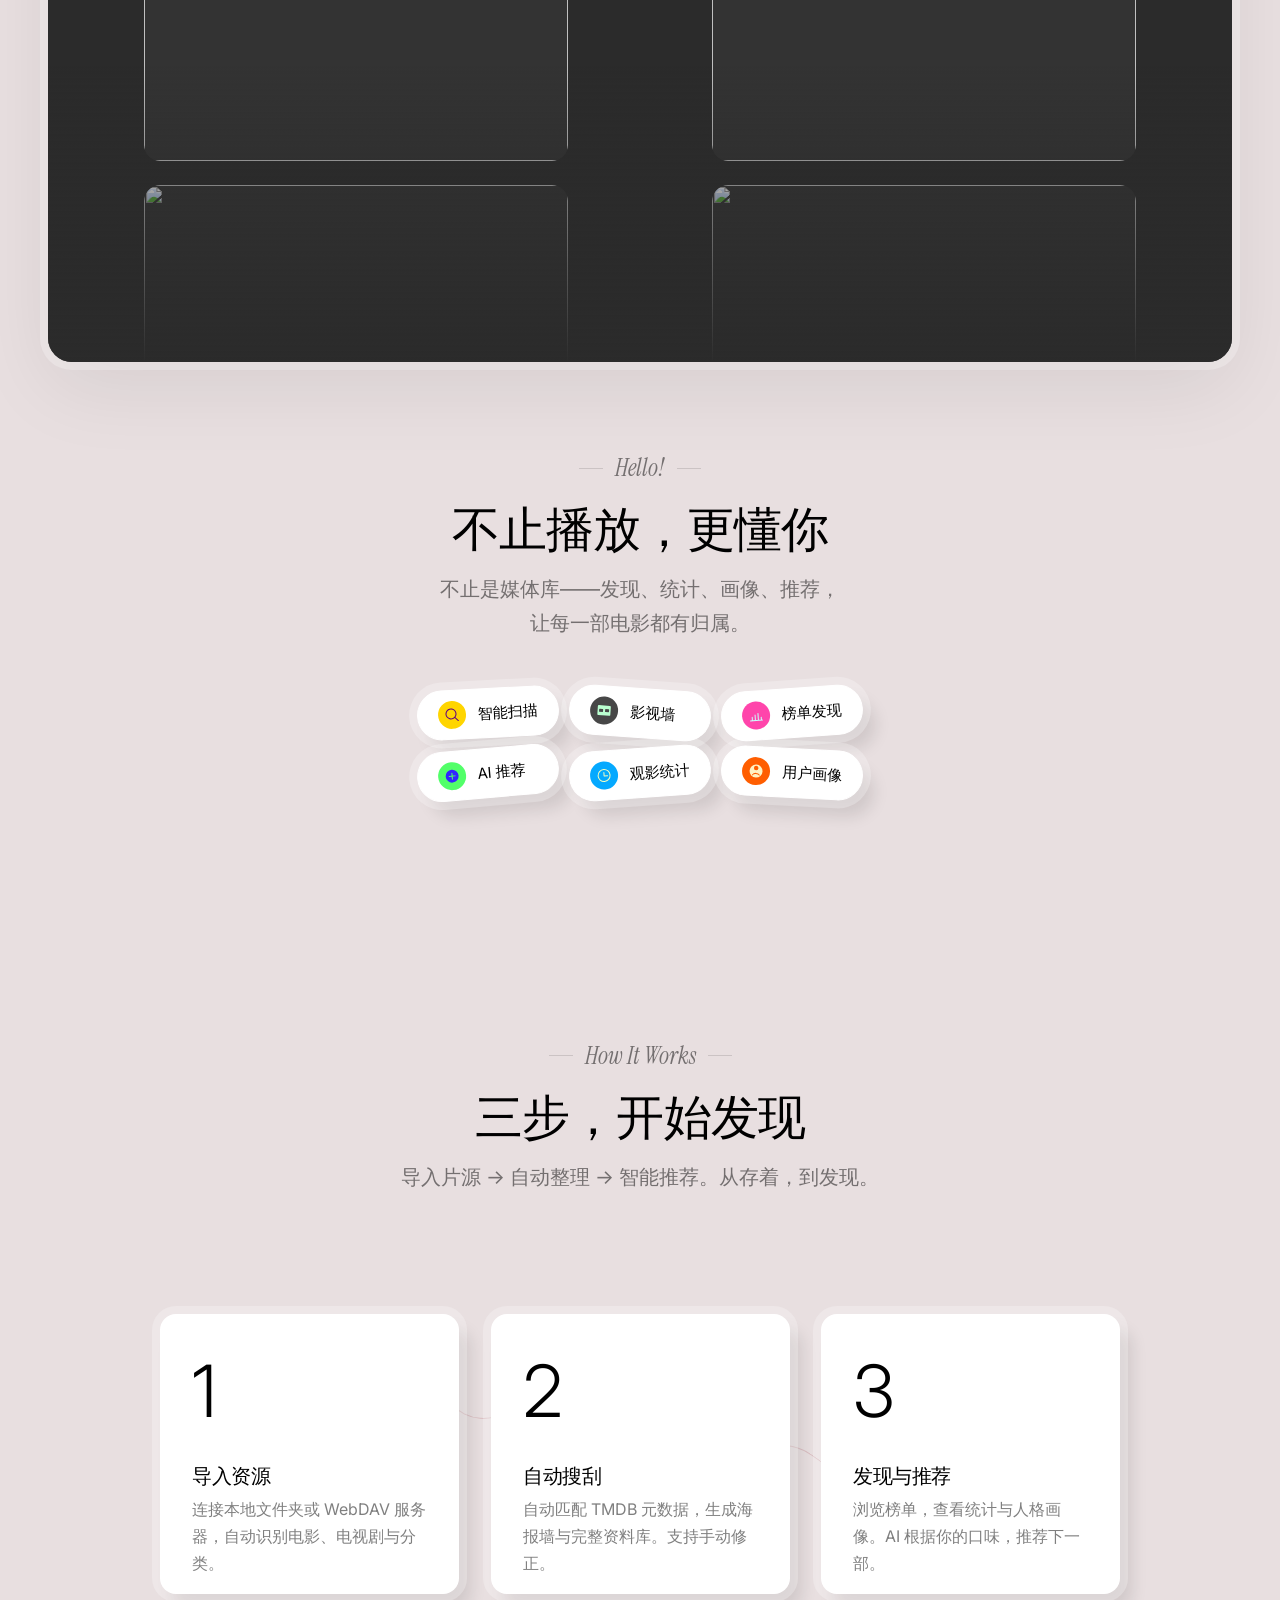
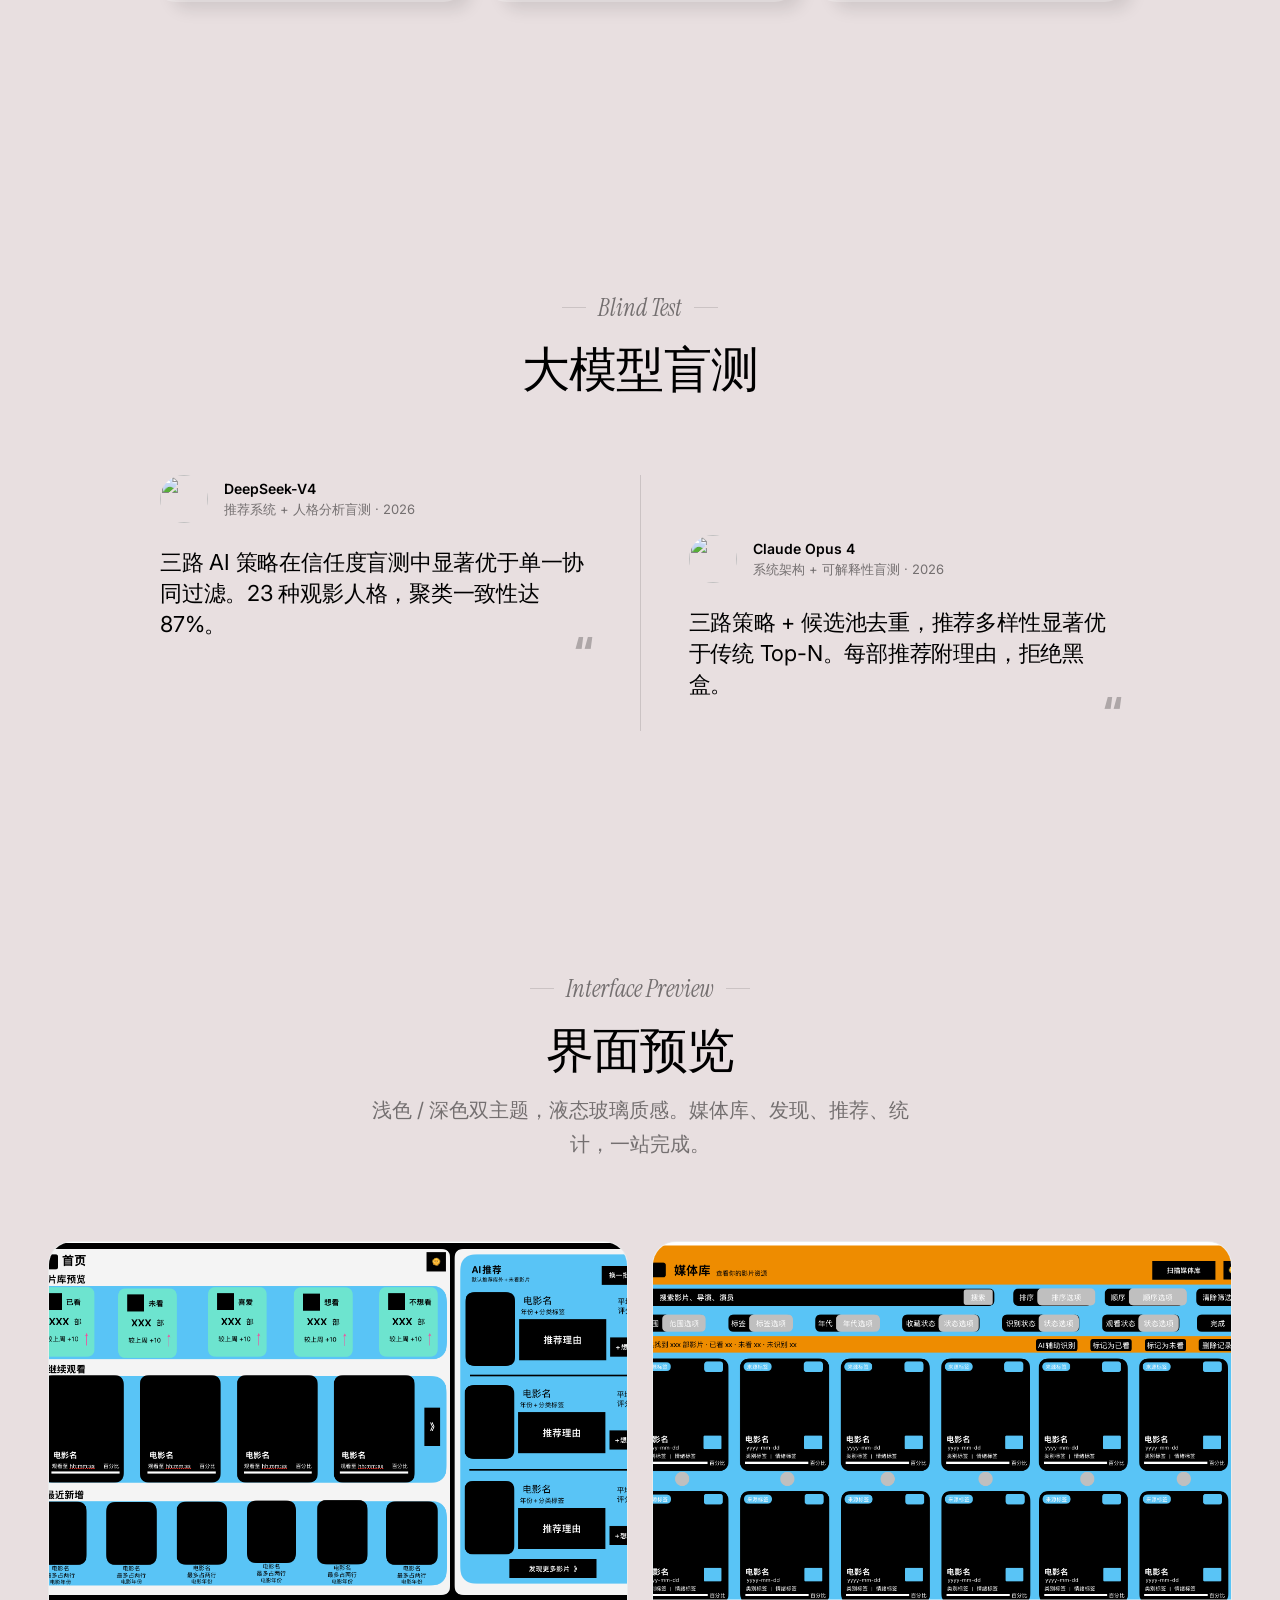
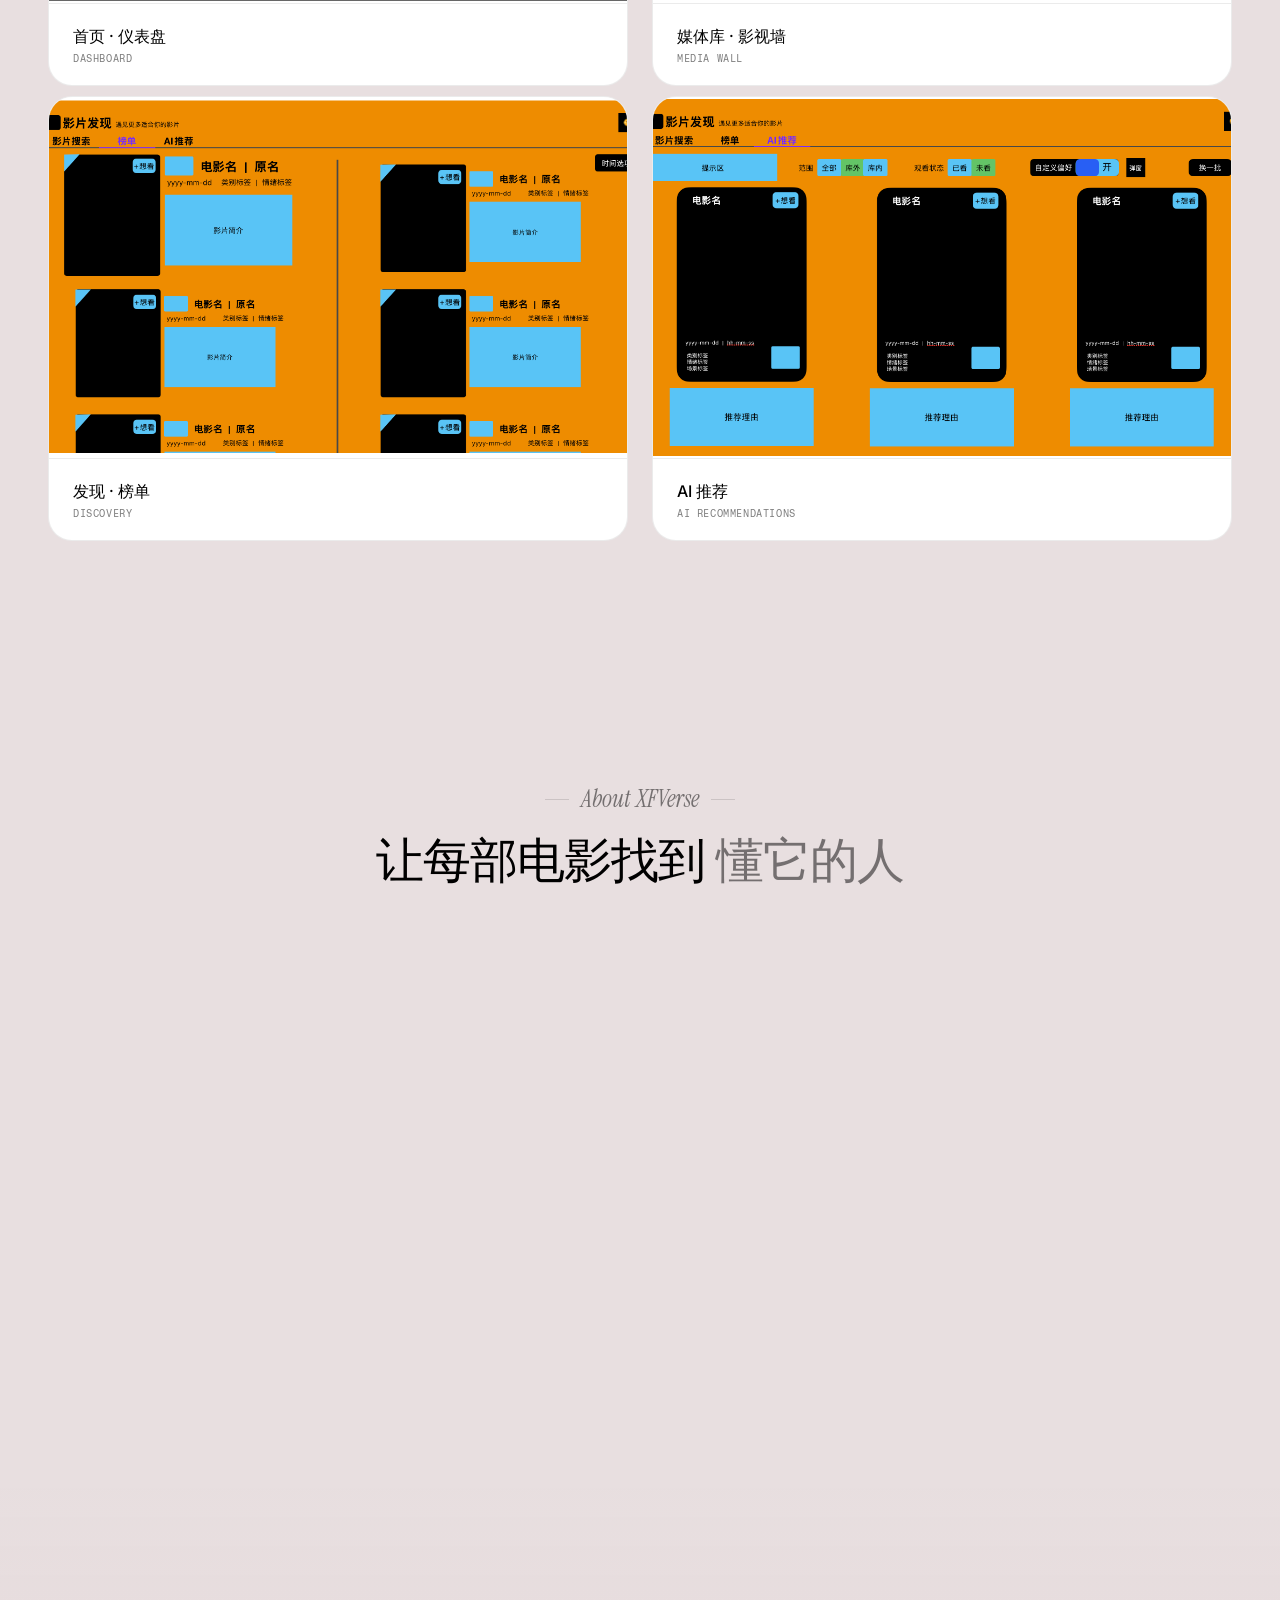
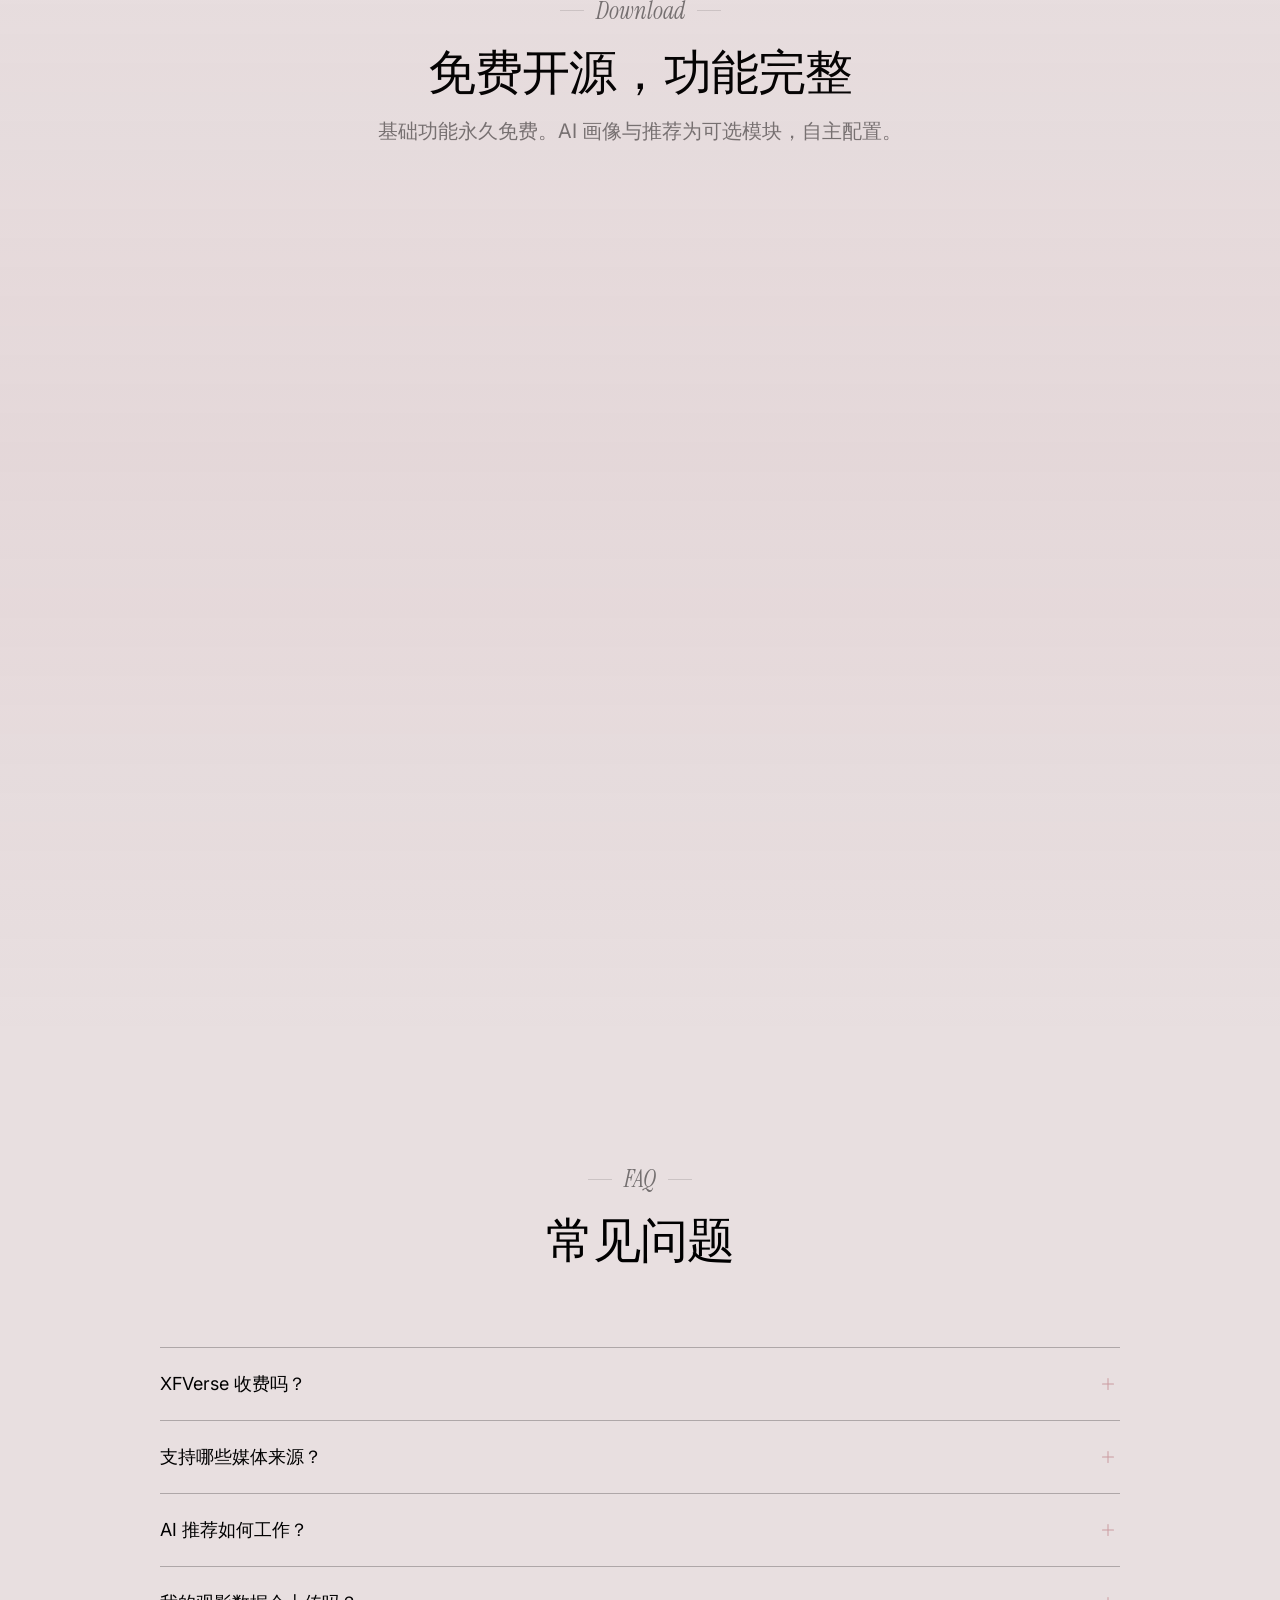
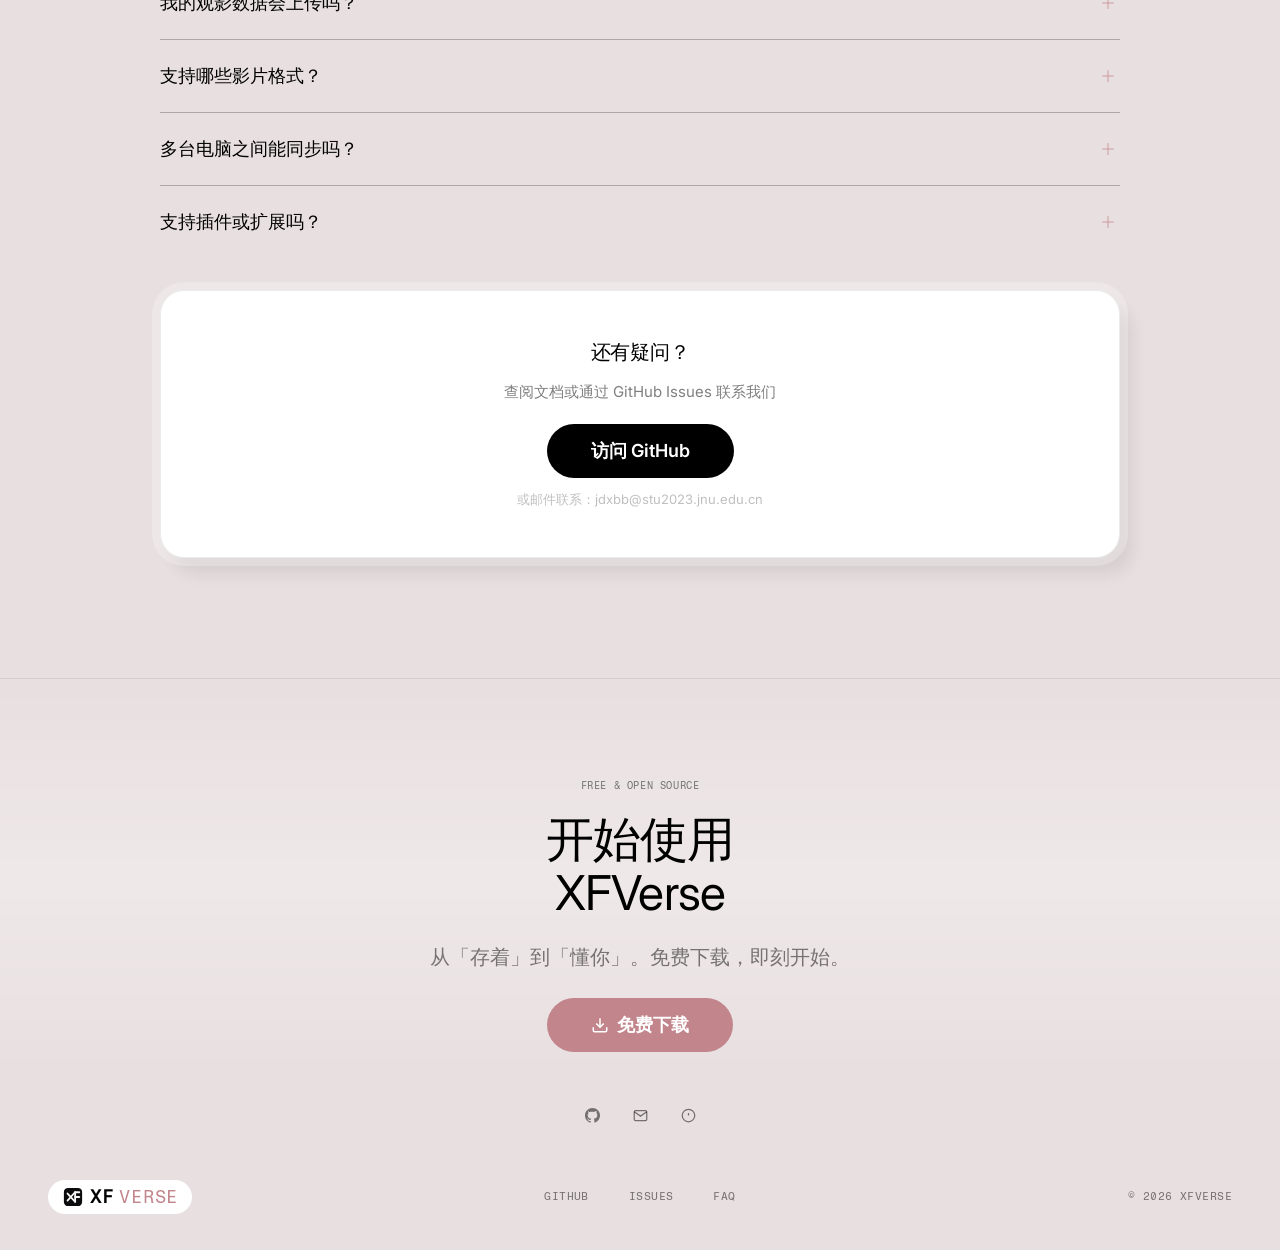
==== commit 4fb56604: "fix: remove unnecessary RSS icon from footer social links" ====
--- a/index.html
+++ b/index.html
@@ -708,9 +708,7 @@
   <div class="footer-social">
     <a href="https://github.com/jdxbb/XFVerse" target="_blank" title="GitHub"><svg viewBox="0 0 24 24" fill="currentColor"><path d="M12 0C5.37 0 0 5.37 0 12c0 5.3 3.438 9.8 8.205 11.387.6.113.82-.258.82-.577 0-.285-.01-1.04-.015-2.04-3.338.724-4.042-1.61-4.042-1.61-.546-1.385-1.335-1.755-1.335-1.755-1.087-.744.084-.729.084-.729 1.205.084 1.838 1.236 1.838 1.236 1.07 1.835 2.809 1.305 3.495.998.108-.776.417-1.305.76-1.605-2.665-.3-5.466-1.332-5.466-5.93 0-1.31.465-2.38 1.235-3.22-.135-.303-.54-1.523.105-3.176 0 0 1.005-.322 3.3 1.23.96-.267 1.98-.399 3-.405 1.02.006 2.04.138 3 .405 2.28-1.552 3.285-1.23 3.285-1.23.645 1.653.24 2.873.12 3.176.765.84 1.23 1.91 1.23 3.22 0 4.61-2.805 5.625-5.475 5.92.42.36.81 1.096.81 2.22 0 1.605-.015 2.896-.015 3.286 0 .315.21.69.825.57C20.565 21.795 24 17.295 24 12c0-6.63-5.37-12-12-12"/></svg></a>
     <a href="mailto:jdxbb@stu2023.jnu.edu.cn" title="Email"><svg viewBox="0 0 24 24" fill="none" stroke="currentColor" stroke-width="2"><path d="M4 4h16c1.1 0 2 .9 2 2v12c0 1.1-.9 2-2 2H4c-1.1 0-2-.9-2-2V6c0-1.1.9-2 2-2z"/><polyline points="22,6 12,13 2,6"/></svg></a>
-    <a href="https://github.com/jdxbb/XFVerse/issues" target="_blank" title="Issues"><svg viewBox="0 0 24 24" fill="none" stroke="currentColor" stroke-width="2"><circle cx="12" cy="12" r="10"/><line x1="12" y1="8" x2="12" y2="12"/><line x1="12" y1="16" x2="12.01" y2="16"/></svg></a>
-    <a href="#" title="RSS"><svg viewBox="0 0 24 24" fill="none" stroke="currentColor" stroke-width="2"><path d="M4 11a9 9 0 0 1 9 9"/><path d="M4 4a16 16 0 0 1 16 16"/><circle cx="5" cy="19" r="1"/></svg></a>
-  </div>
+    <a href="https://github.com/jdxbb/XFVerse/issues" target="_blank" title="Issues"><svg viewBox="0 0 24 24" fill="none" stroke="currentColor" stroke-width="2"><circle cx="12" cy="12" r="10"/><line x1="12" y1="8" x2="12" y2="12"/><line x1="12" y1="16" x2="12.01" y2="16"/></svg></a>  </div>
   <div class="footer-bottom">
     <a href="#" class="logo" style="font-size:18px;font-weight:600;color:var(--text)"><svg width="22" height="22" viewBox="0 0 1024 1024" style="flex-shrink:0"><rect x="88" y="88" width="848" height="848" rx="196" fill="#0B0B0D"/><g fill="none" stroke="#F7F7F5" stroke-width="84" stroke-linecap="round" stroke-linejoin="round"><line x1="258" y1="350" x2="605" y2="732"/><line x1="605" y1="292" x2="258" y2="682"/><line x1="612" y1="292" x2="612" y2="732"/><line x1="612" y1="292" x2="804" y2="292"/><line x1="612" y1="512" x2="804" y2="512"/></g></svg>XF<span style="font-weight:400;color:var(--accent)">Verse</span></a>
     <div class="ft-links"><a href="https://github.com/jdxbb/XFVerse" target="_blank">GitHub</a><a href="https://github.com/jdxbb/XFVerse/issues" target="_blank">Issues</a><a href="#faq">FAQ</a></div>
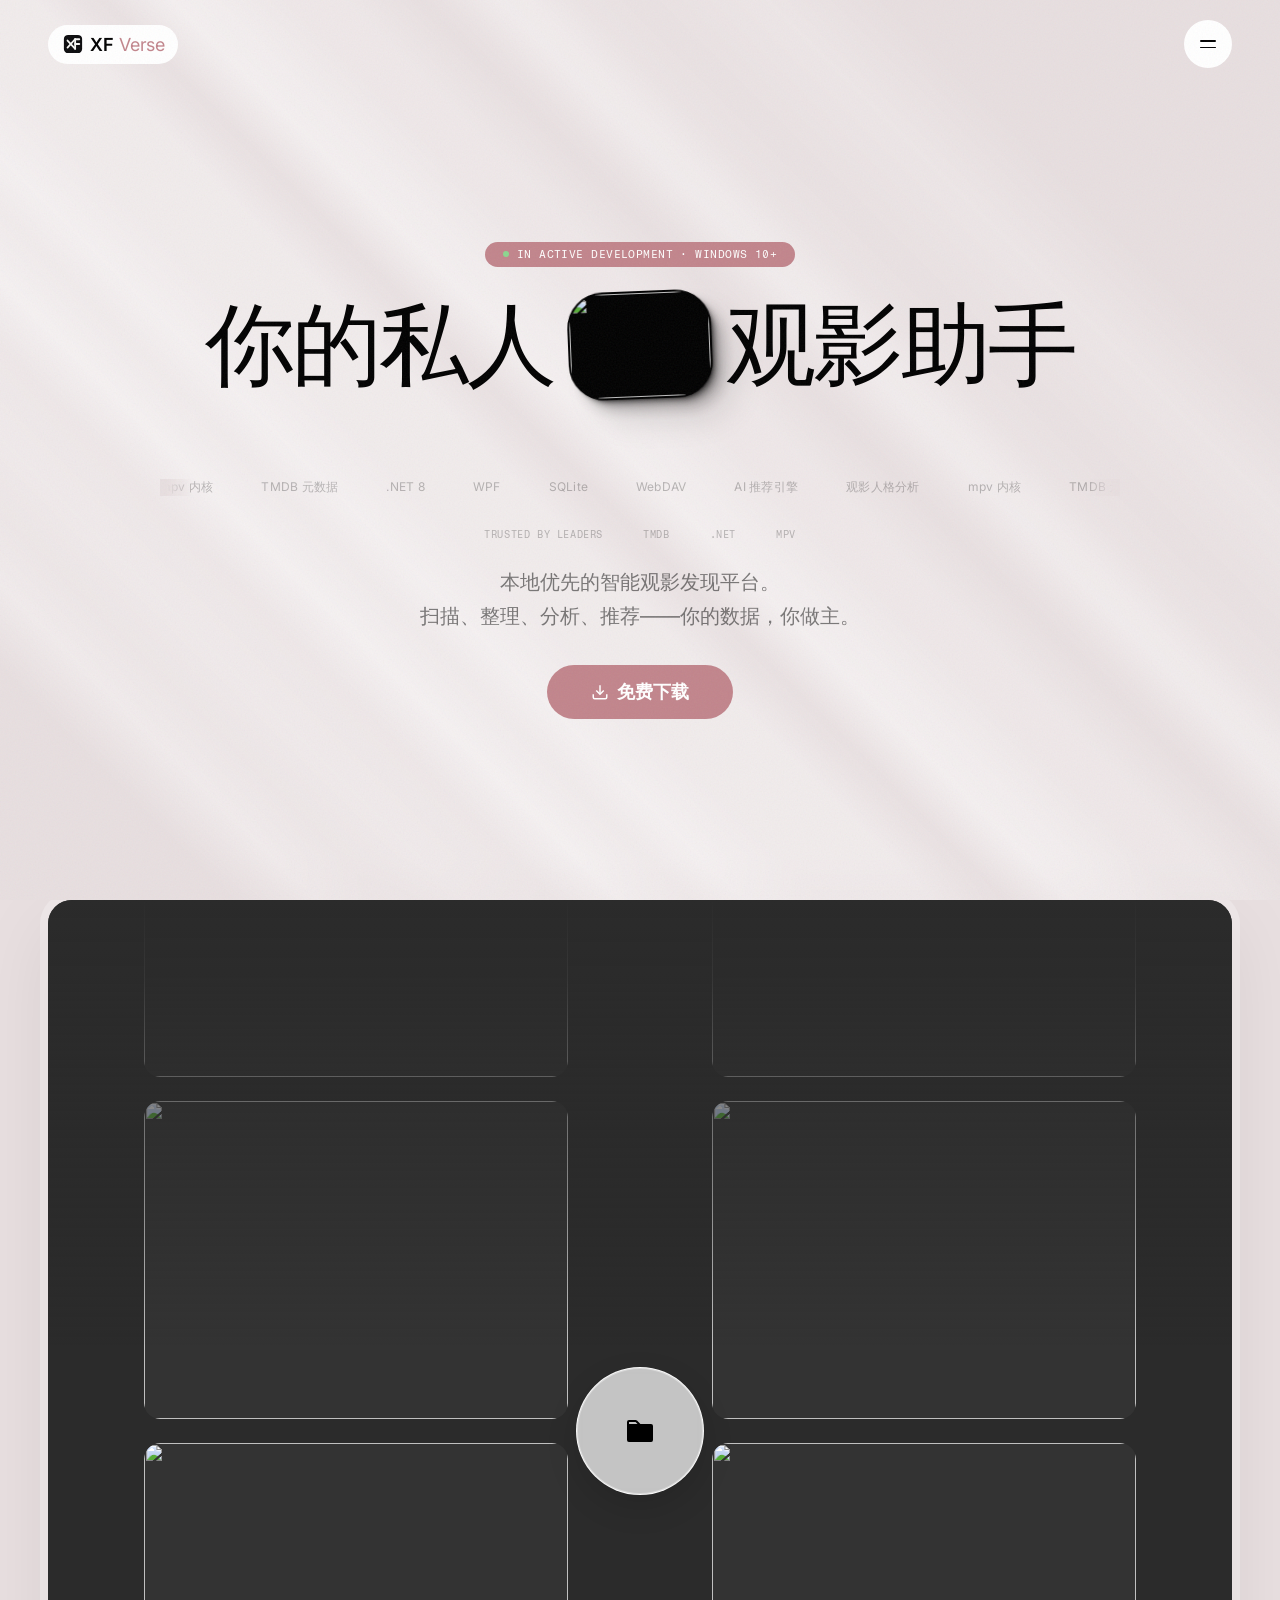
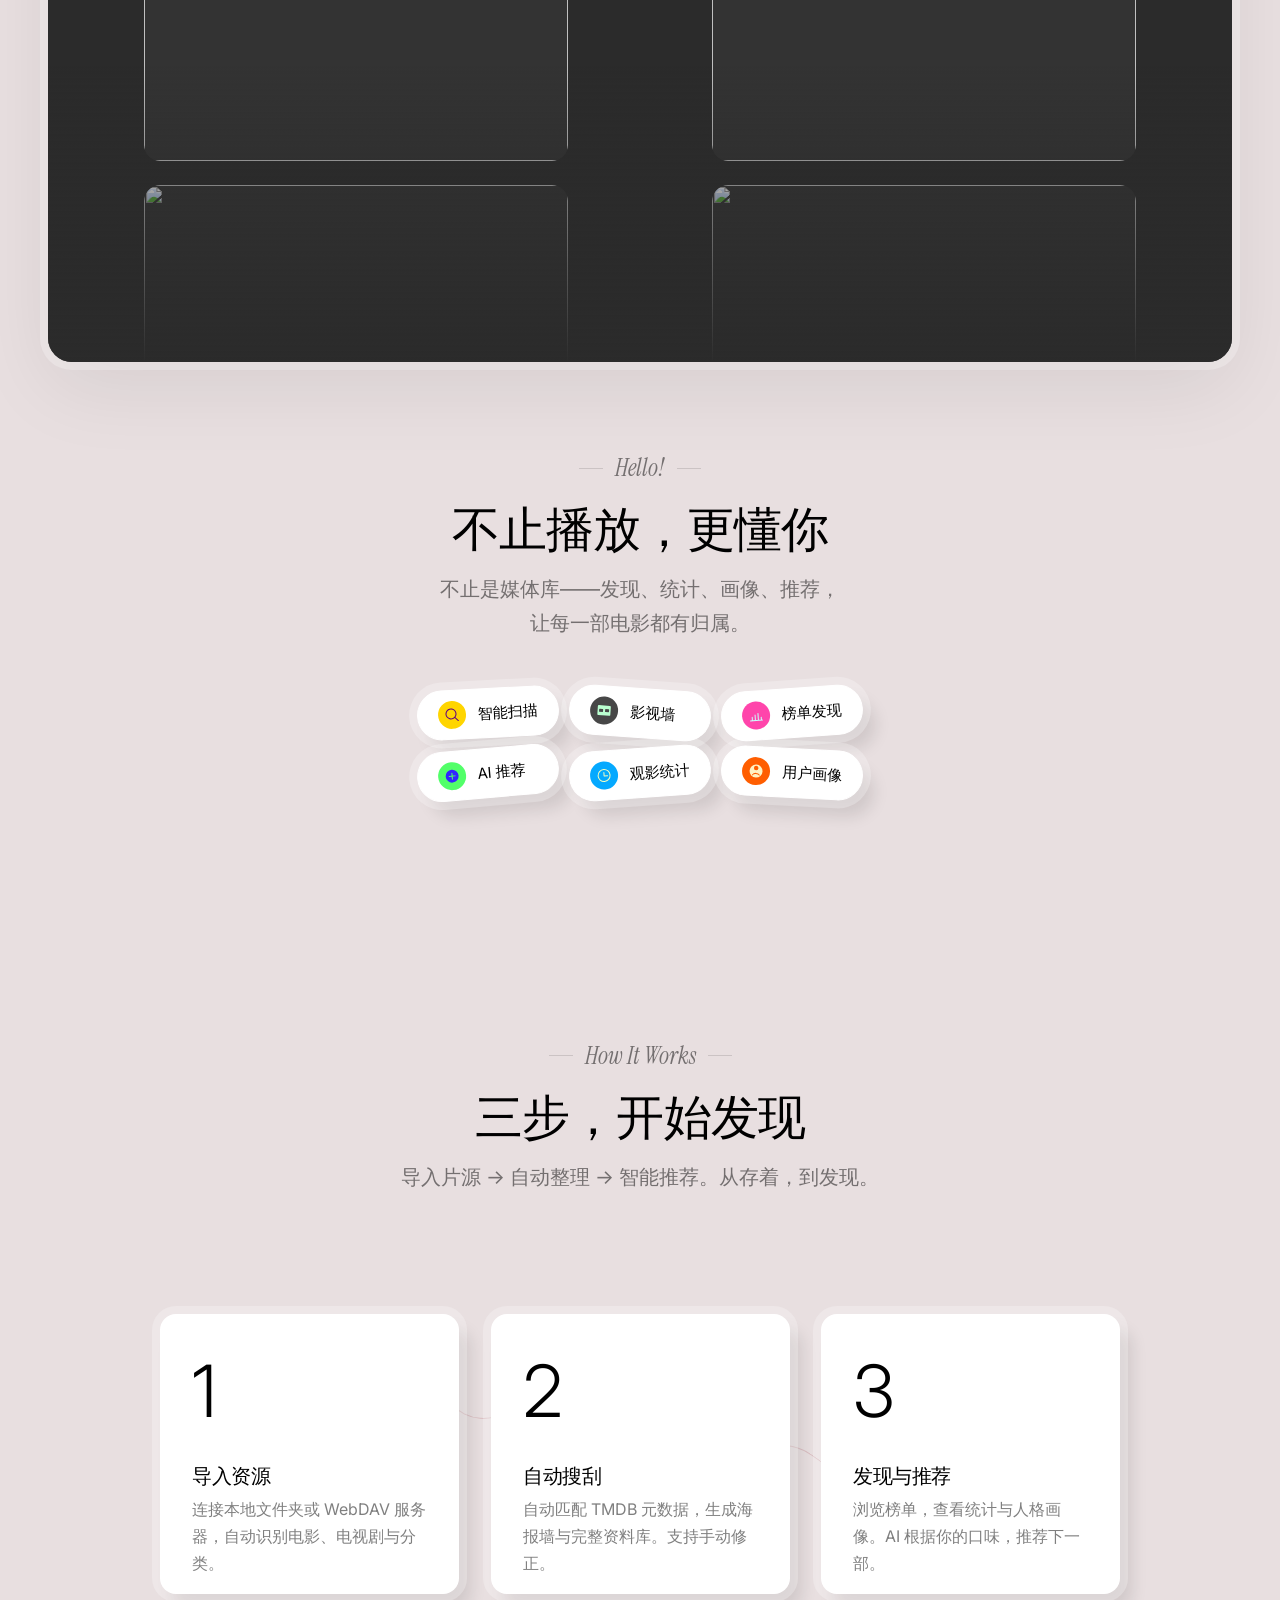
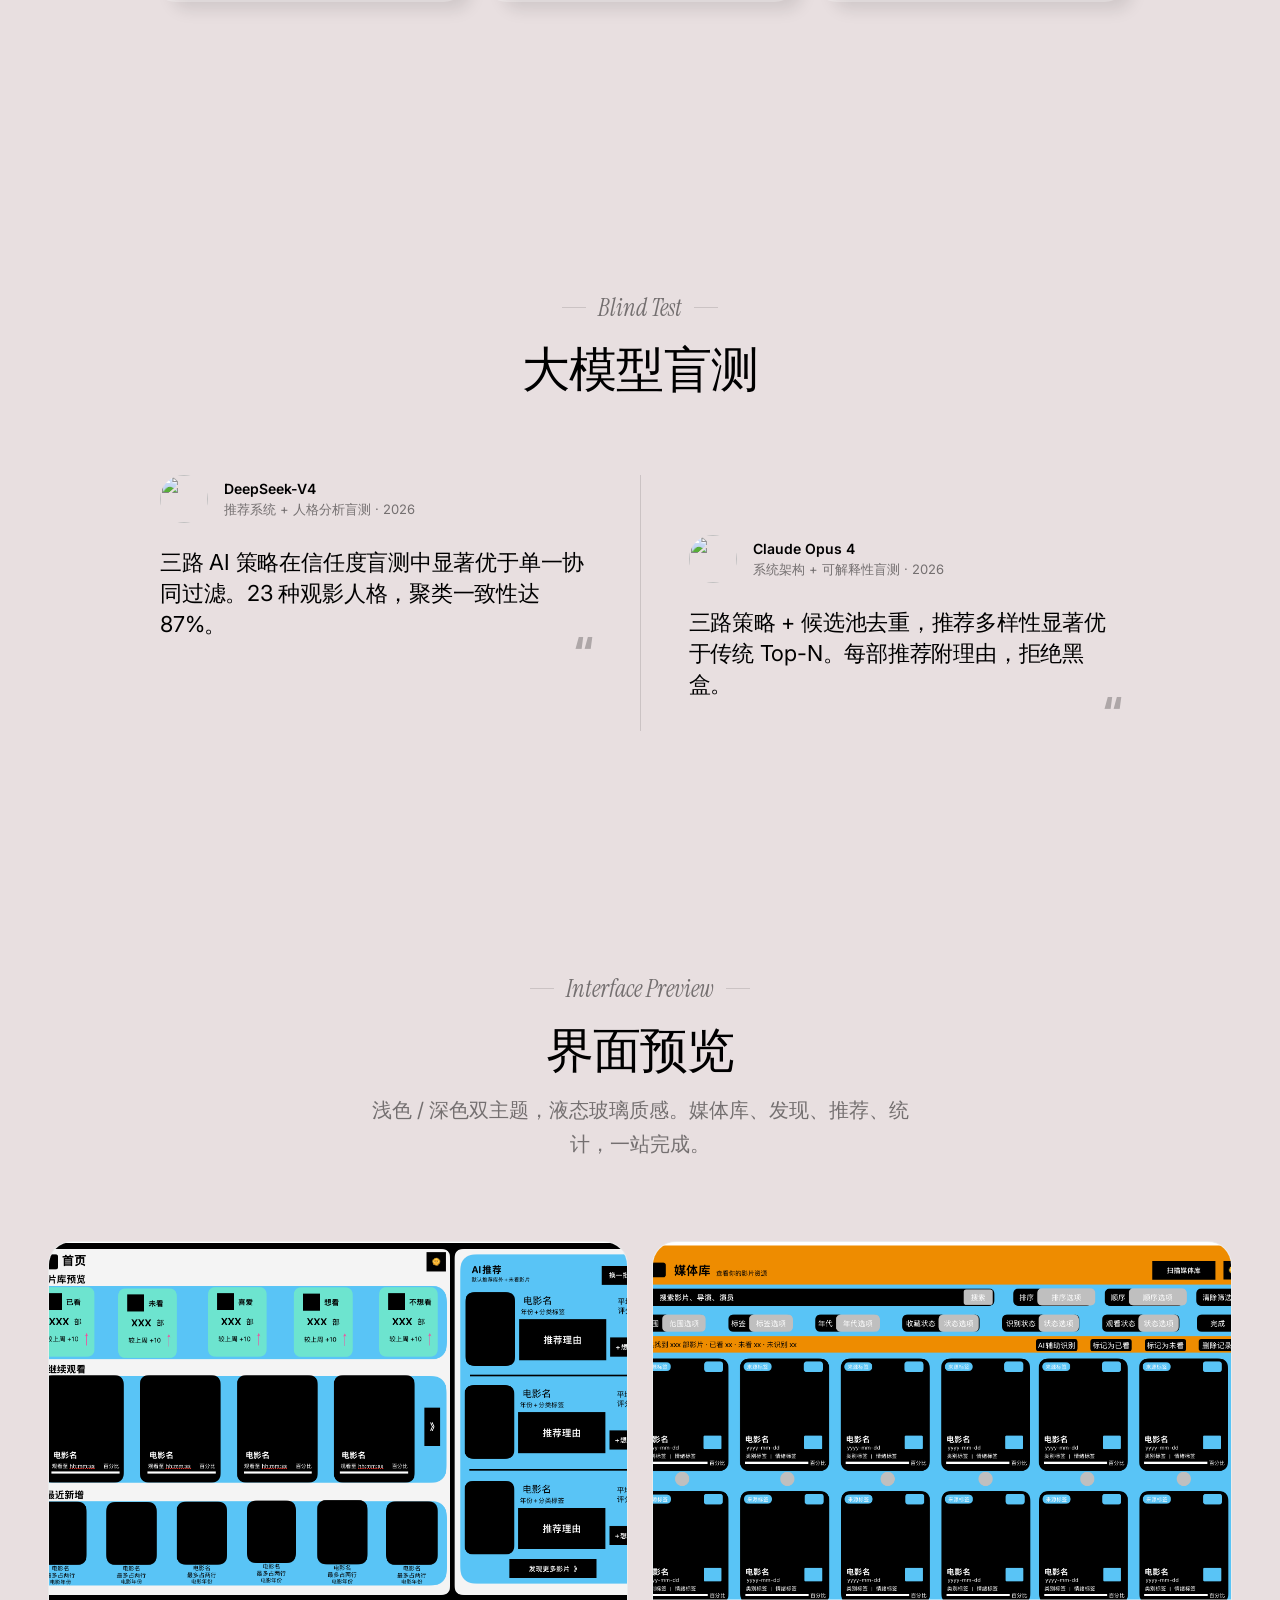
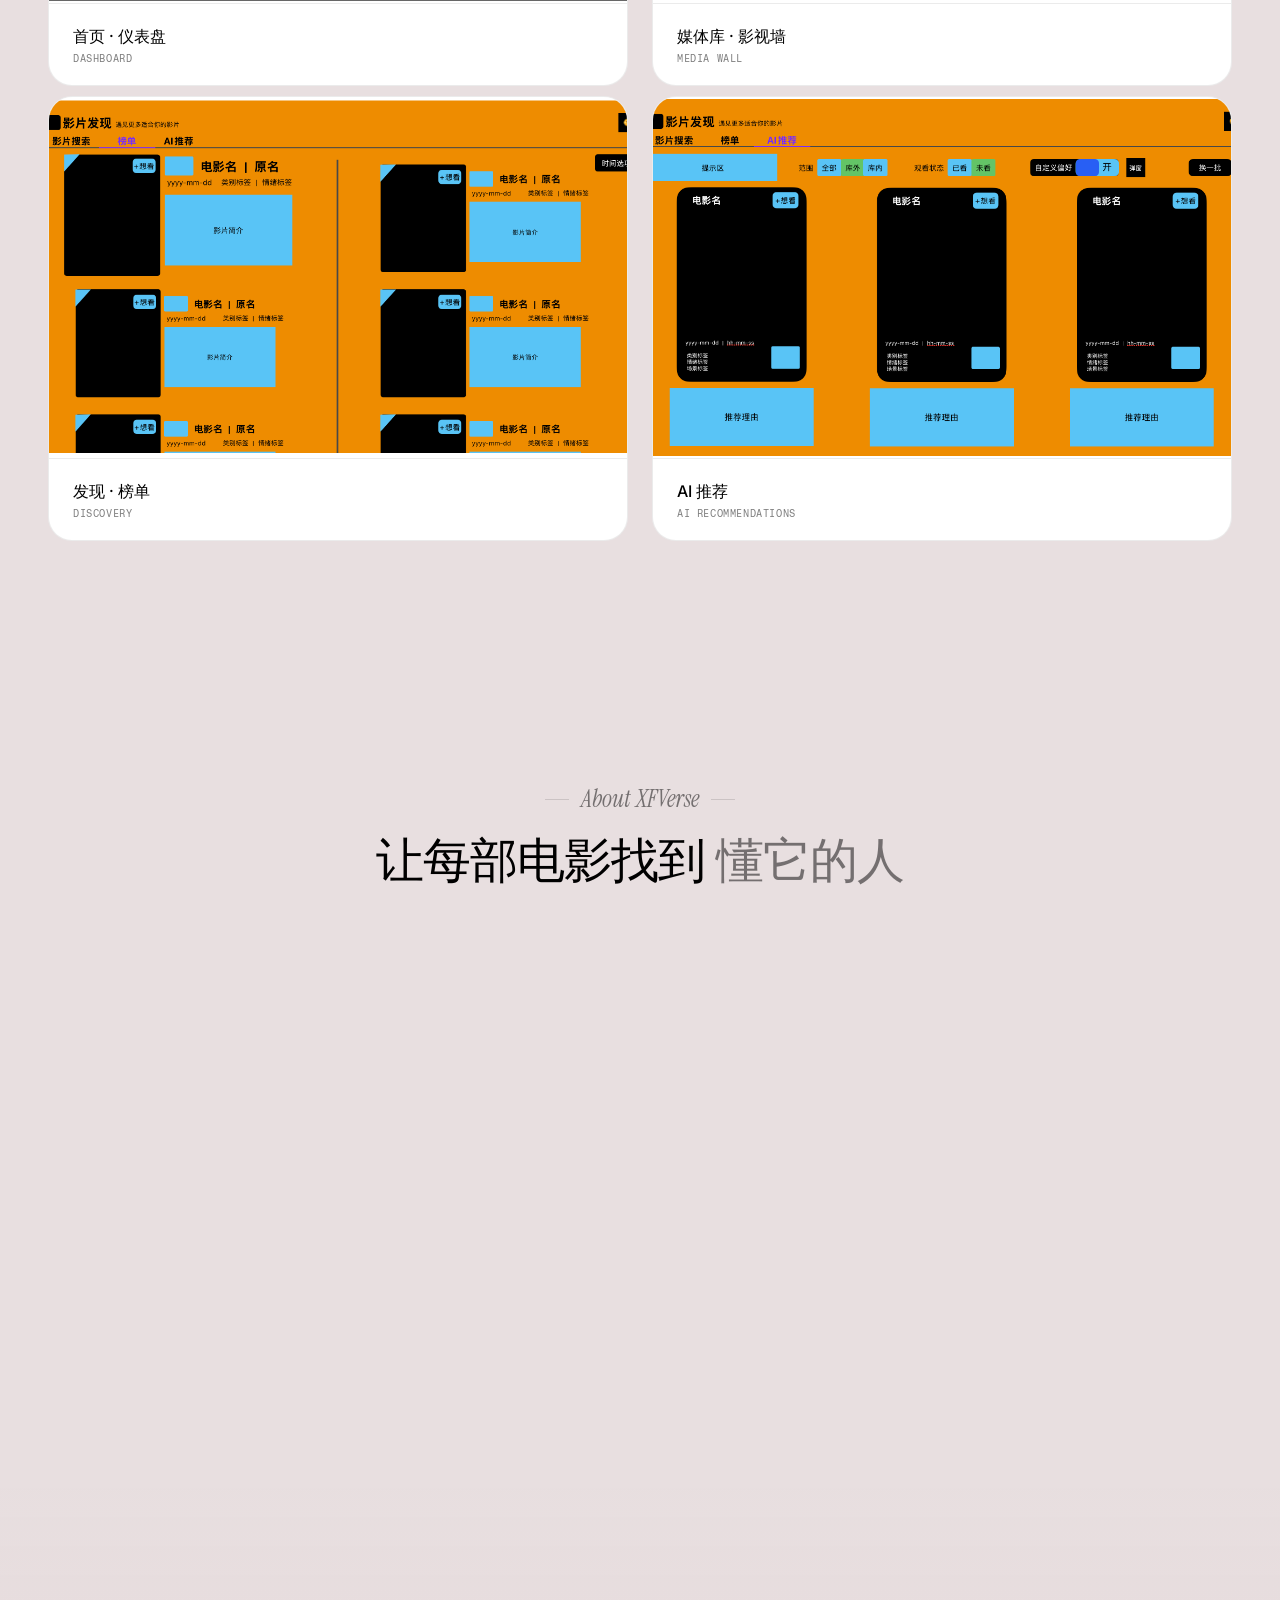
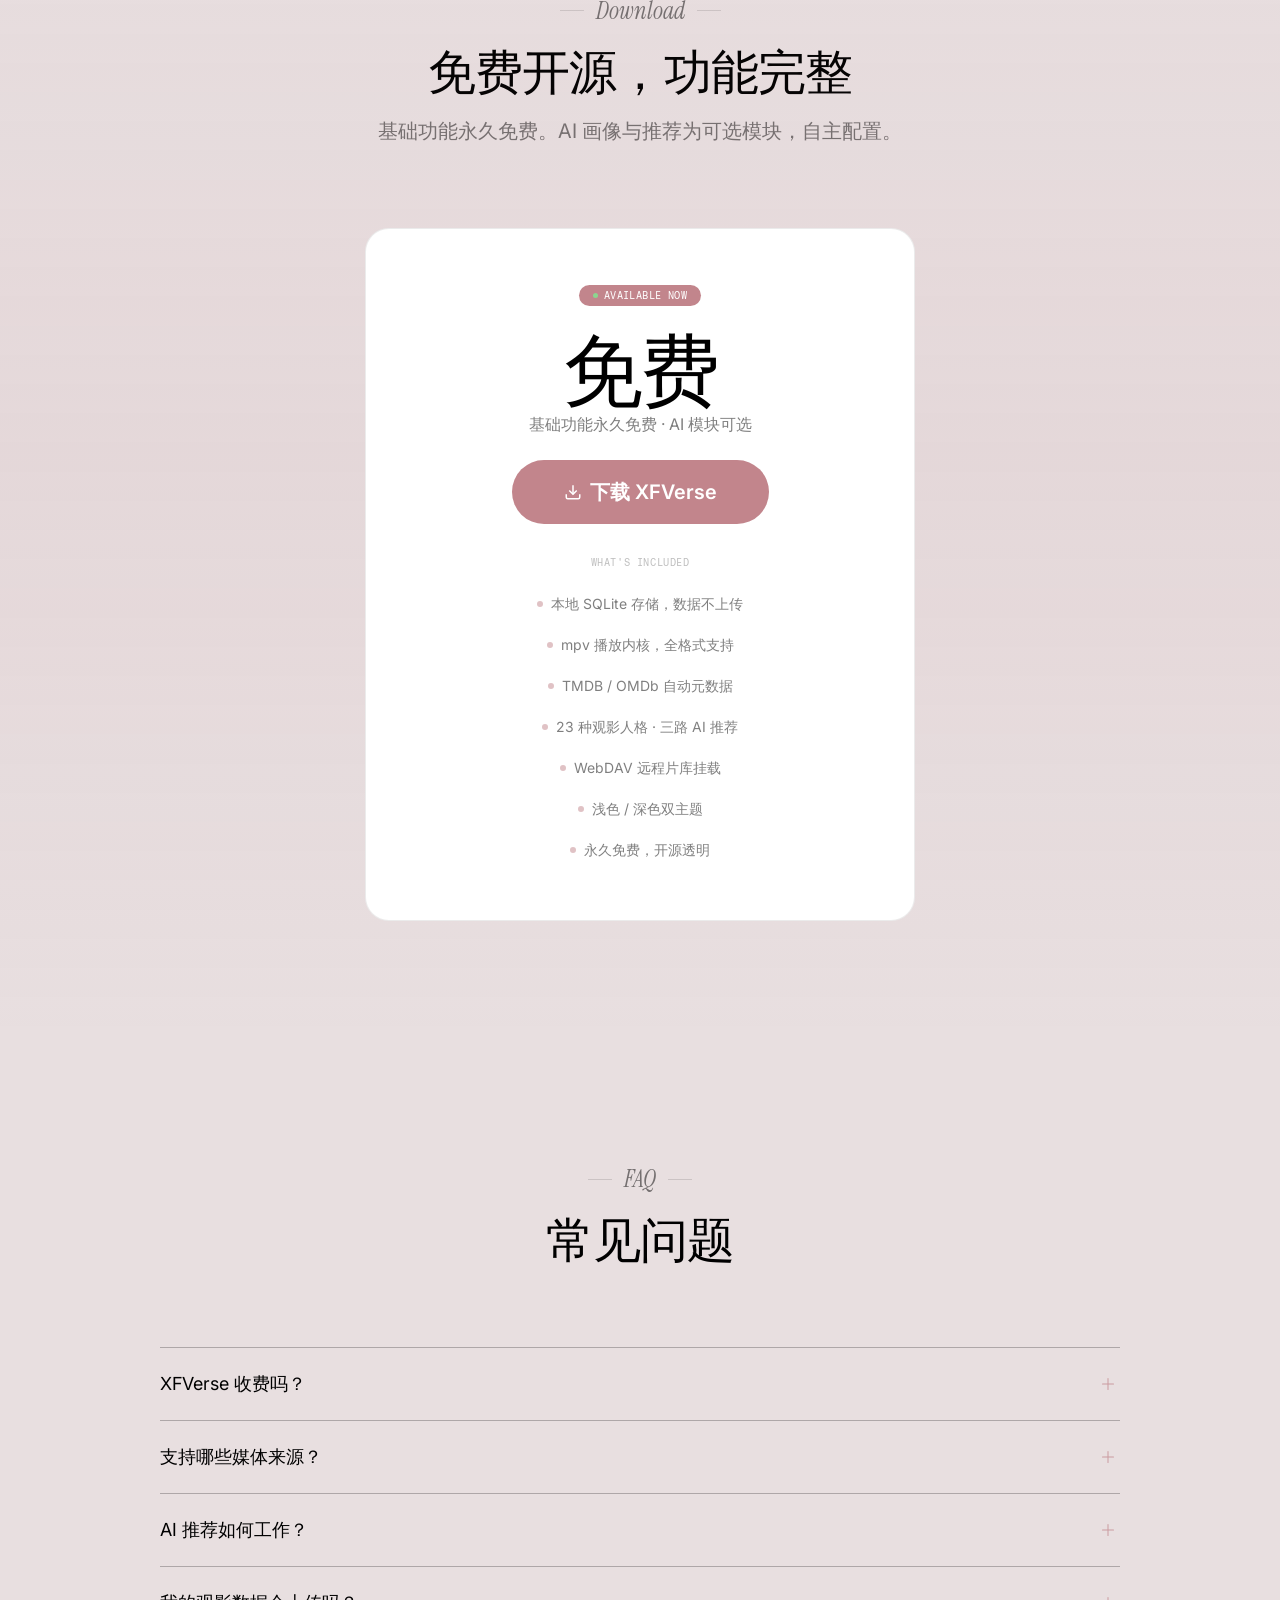
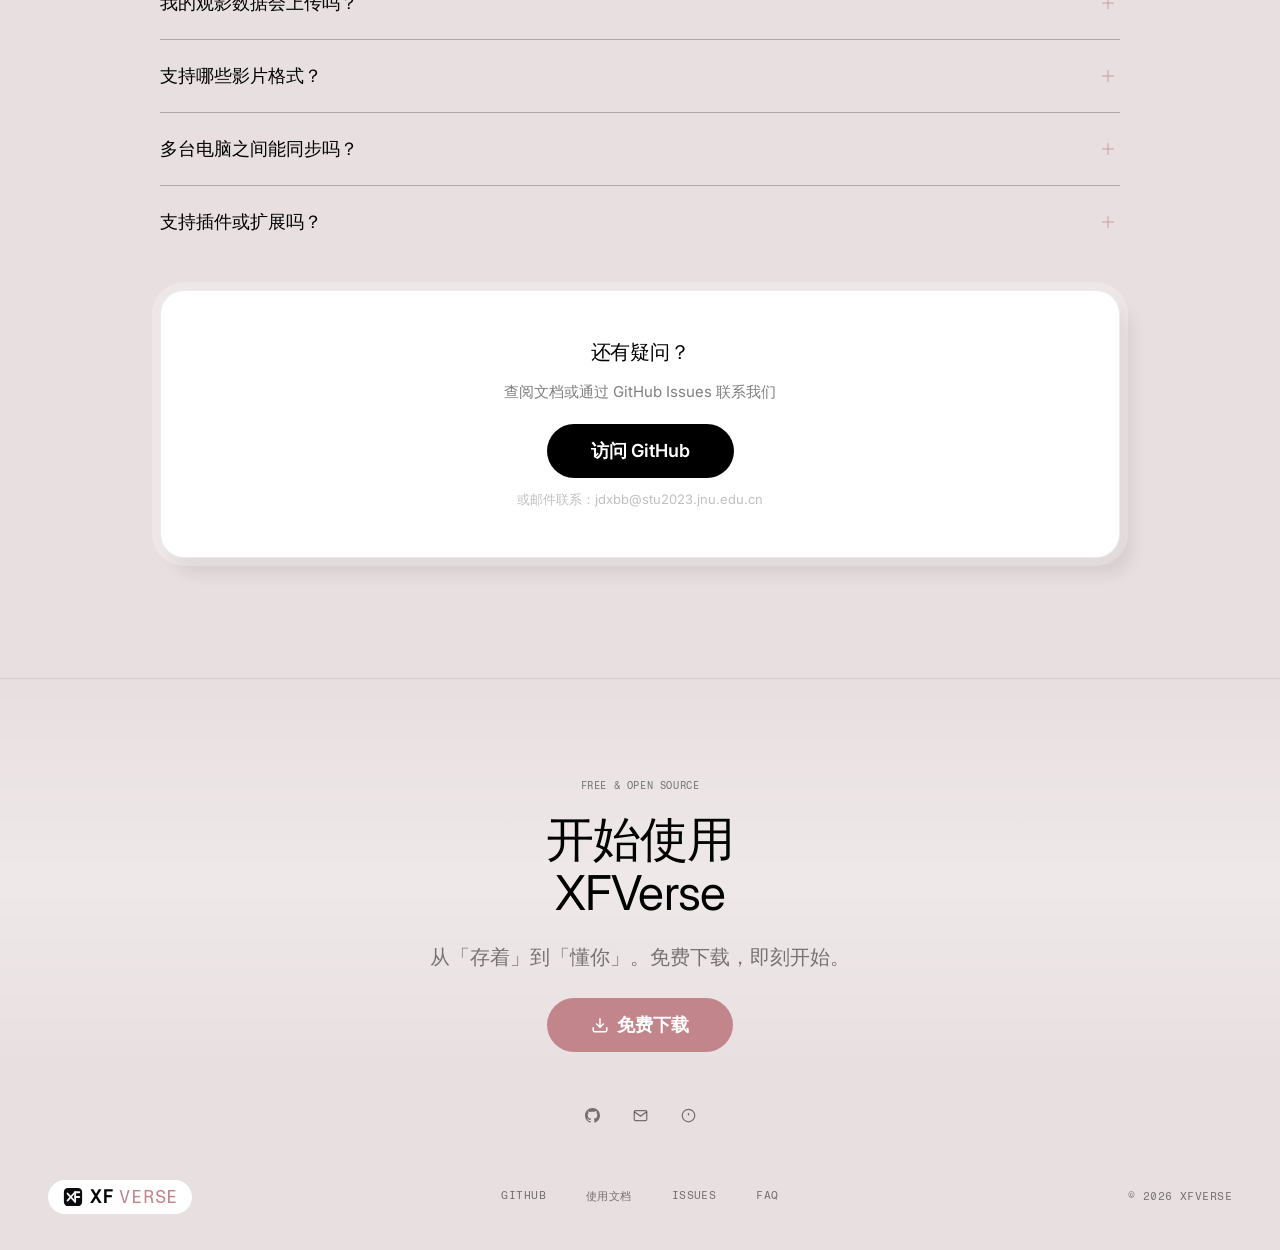
==== commit 8703d910: "feat: add docs.html — standalone documentation page - New docs.html with left sidebar + right conten" ====
--- a/index.html
+++ b/index.html
@@ -428,7 +428,7 @@
     <a href="#features">功能特性</a>
     <a href="#process">使用流程</a>
     <a href="#projects">界面预览</a>
-    <a href="#about">关于项目</a>
+    <a href="docs.html">使用文档</a>
     <a href="#faq">常见问题</a>
     <a href="#download" class="menu-cta">下载 XFVerse</a>
     <div class="menu-social">
@@ -711,7 +711,7 @@
     <a href="https://github.com/jdxbb/XFVerse/issues" target="_blank" title="Issues"><svg viewBox="0 0 24 24" fill="none" stroke="currentColor" stroke-width="2"><circle cx="12" cy="12" r="10"/><line x1="12" y1="8" x2="12" y2="12"/><line x1="12" y1="16" x2="12.01" y2="16"/></svg></a>  </div>
   <div class="footer-bottom">
     <a href="#" class="logo" style="font-size:18px;font-weight:600;color:var(--text)"><svg width="22" height="22" viewBox="0 0 1024 1024" style="flex-shrink:0"><rect x="88" y="88" width="848" height="848" rx="196" fill="#0B0B0D"/><g fill="none" stroke="#F7F7F5" stroke-width="84" stroke-linecap="round" stroke-linejoin="round"><line x1="258" y1="350" x2="605" y2="732"/><line x1="605" y1="292" x2="258" y2="682"/><line x1="612" y1="292" x2="612" y2="732"/><line x1="612" y1="292" x2="804" y2="292"/><line x1="612" y1="512" x2="804" y2="512"/></g></svg>XF<span style="font-weight:400;color:var(--accent)">Verse</span></a>
-    <div class="ft-links"><a href="https://github.com/jdxbb/XFVerse" target="_blank">GitHub</a><a href="https://github.com/jdxbb/XFVerse/issues" target="_blank">Issues</a><a href="#faq">FAQ</a></div>
+    <div class="ft-links"><a href="https://github.com/jdxbb/XFVerse" target="_blank">GitHub</a><a href="docs.html">使用文档</a><a href="https://github.com/jdxbb/XFVerse/issues" target="_blank">Issues</a><a href="#faq">FAQ</a></div>
     <div>&copy; 2026 XFVerse</div>
   </div>
 </footer>
